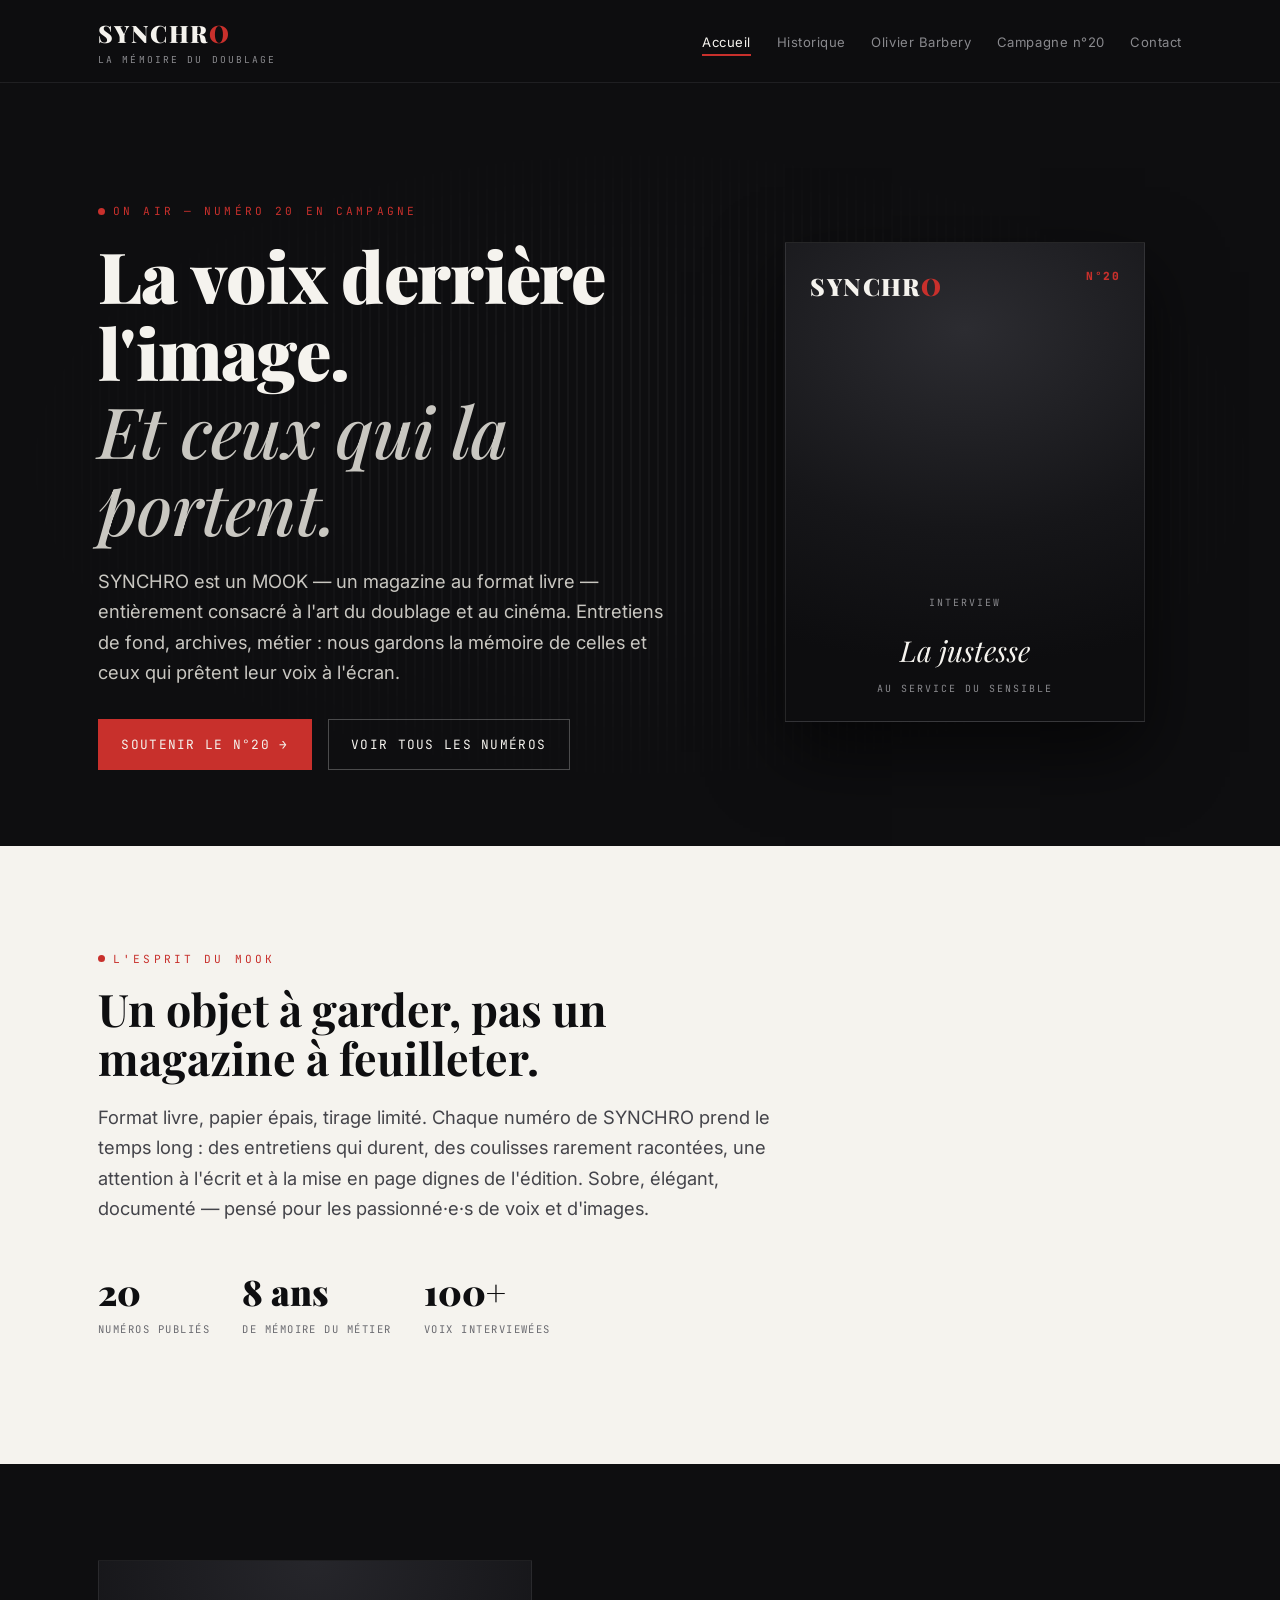
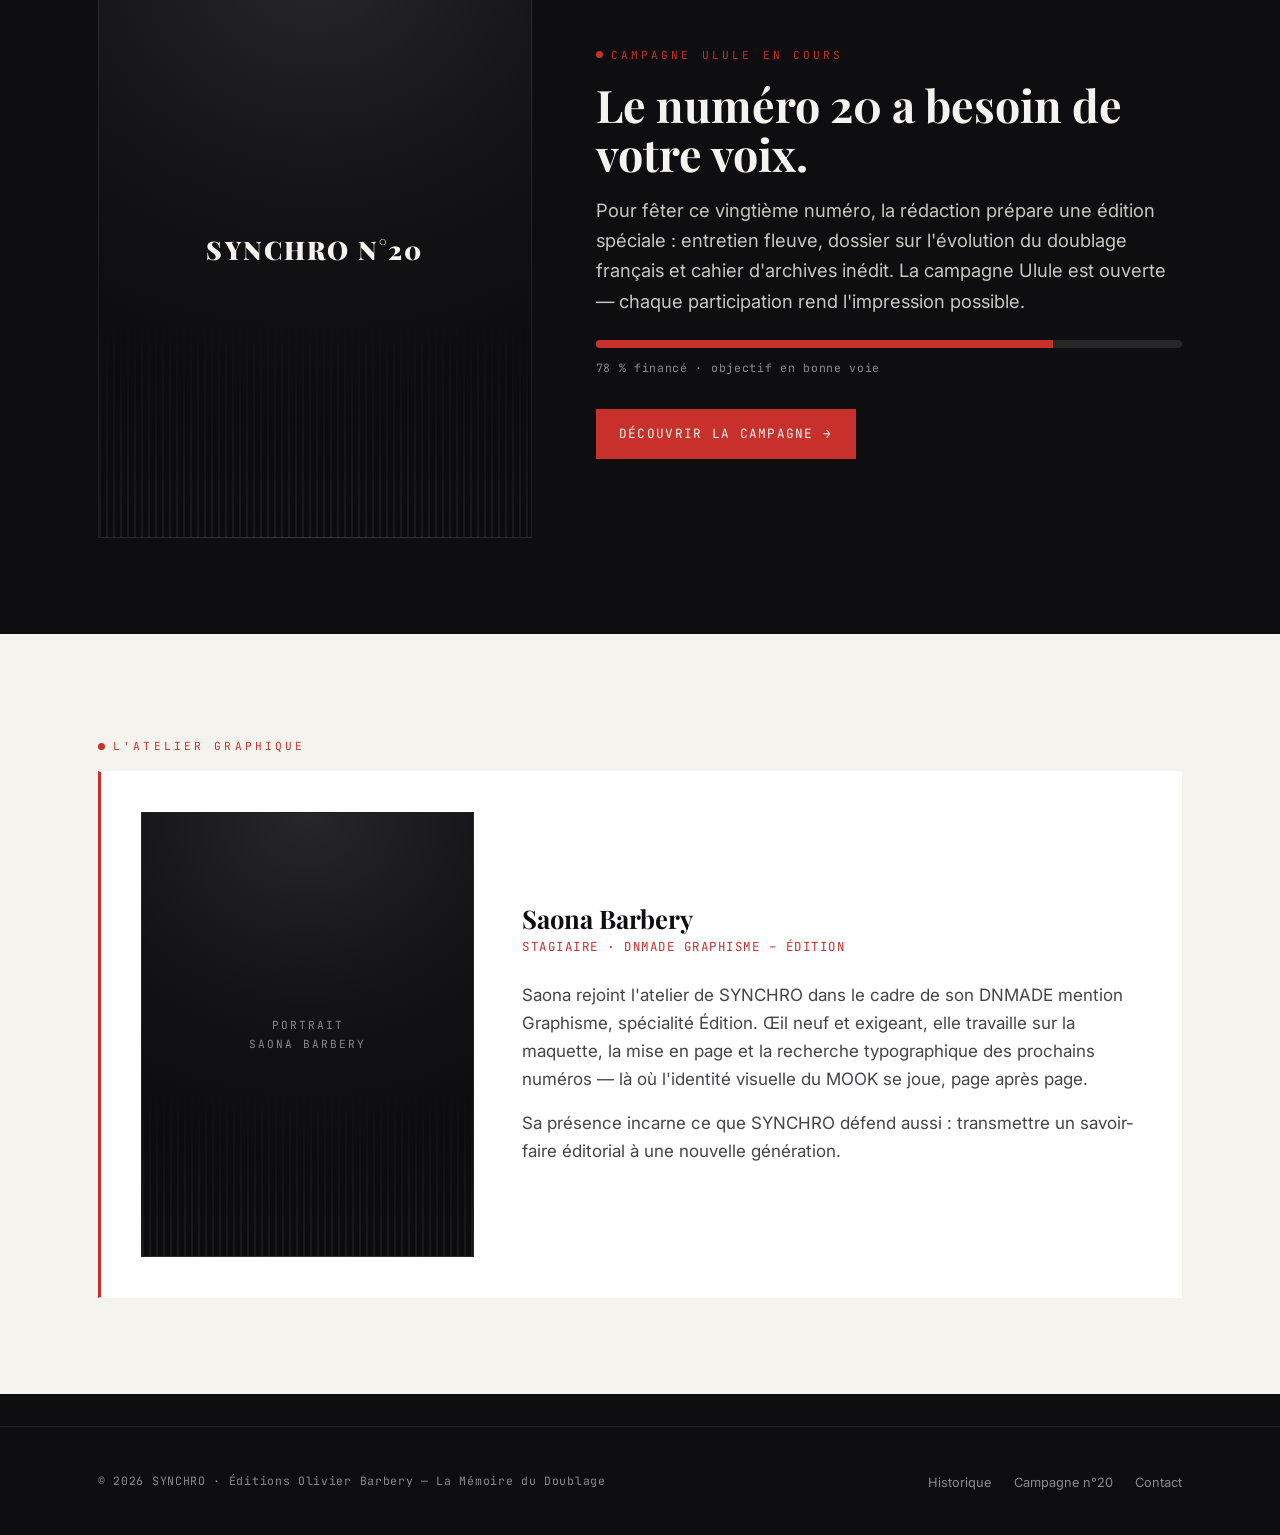
==== index.html @ 4eb61e4d "Add files via upload" ====
<!DOCTYPE html>
<html lang="fr">
<head>
  <meta charset="UTF-8" />
  <meta name="viewport" content="width=device-width, initial-scale=1.0" />
  <title>SYNCHRO — La Mémoire du Doublage | MOOK dirigé par Olivier Barbery</title>
  <meta name="description" content="SYNCHRO, le MOOK consacré à l'art du doublage et au cinéma. Dirigé par Olivier Barbery. Campagne Ulule en cours pour le numéro 20." />
  <link rel="stylesheet" href="style.css" />
</head>
<body>

  <!-- ============ EN-TÊTE / NAVIGATION ============ -->
  <header class="site-header">
    <nav class="nav" aria-label="Navigation principale">
      <a class="brand" href="index.html" aria-label="Accueil SYNCHRO">
        <span>
          <span class="brand-mark">SYNCHR<span class="on">O</span></span>
          <span class="brand-sub">La Mémoire du Doublage</span>
        </span>
      </a>

      <!-- Menu mobile : pur CSS, aucune dépendance -->
      <input type="checkbox" id="nav-toggle" class="nav-toggle" />
      <label for="nav-toggle" class="nav-burger" aria-hidden="true">MENU</label>

      <ul class="nav-links">
        <li><a href="index.html" aria-current="page">Accueil</a></li>
        <li><a href="historique.html">Historique</a></li>
        <li><a href="olivier-barbery.html">Olivier Barbery</a></li>
        <li><a href="campagne.html">Campagne&nbsp;n°20</a></li>
        <li><a href="contact.html">Contact</a></li>
      </ul>
    </nav>
  </header>

  <main>
    <!-- ============ HÉRO ============ -->
    <section class="hero">
      <div class="wrap hero-grid">
        <div>
          <span class="eyebrow">ON AIR — Numéro 20 en campagne</span>
          <h1>La voix derrière<br>l'image.<br><em>Et ceux qui la portent.</em></h1>
          <p class="lead">SYNCHRO est un MOOK — un magazine au format livre — entièrement consacré à l'art du doublage et au cinéma. Entretiens de fond, archives, métier&nbsp;: nous gardons la mémoire de celles et ceux qui prêtent leur voix à l'écran.</p>
          <div class="hero-cta">
            <a class="btn btn-primary" href="campagne.html">Soutenir le n°20 →</a>
            <a class="btn btn-ghost" href="historique.html">Voir tous les numéros</a>
          </div>
        </div>

        <!-- Couverture stylisée (placeholder fidèle à la maquette) -->
        <div>
          <!-- PLACEHOLDER COUVERTURE N°20 :
               Portrait noir & blanc d'un·e comédien·ne de doublage en cabine,
               regard caméra, fond sombre. Bandeau titre SYNCHRO + micro de studio. -->
          <div class="cover-hero" role="img" aria-label="Couverture du numéro 20 de Synchro : grand portrait en noir et blanc d'une comédienne de doublage">
            <div class="ch-top">
              <span>SYNCHR<span style="color:var(--onair)">O</span></span>
              <span class="ch-num">N°20</span>
            </div>
            <div class="ch-bottom">
              <p class="ch-tag">Interview</p>
              <p class="ch-name">La justesse</p>
              <p class="ch-tag" style="margin-top:.4rem">au service du sensible</p>
            </div>
          </div>
        </div>
      </div>
    </section>

    <!-- ============ L'ADN ÉDITORIAL ============ -->
    <section class="invert">
      <div class="wrap">
        <span class="eyebrow">L'esprit du MOOK</span>
        <h2 style="max-width:18ch;margin-bottom:1.2rem">Un objet à garder, pas un magazine à feuilleter.</h2>
        <p class="lead">Format livre, papier épais, tirage limité. Chaque numéro de SYNCHRO prend le temps long&nbsp;: des entretiens qui durent, des coulisses rarement racontées, une attention à l'écrit et à la mise en page dignes de l'édition. Sobre, élégant, documenté — pensé pour les passionné·e·s de voix et d'images.</p>

        <div class="stats" style="margin-top:2.5rem">
          <div class="stat"><div class="num" style="color:var(--noir)">20</div><div class="lbl" style="color:#6a6a70">numéros publiés</div></div>
          <div class="stat"><div class="num" style="color:var(--noir)">8&nbsp;ans</div><div class="lbl" style="color:#6a6a70">de mémoire du métier</div></div>
          <div class="stat"><div class="num" style="color:var(--noir)">100+</div><div class="lbl" style="color:#6a6a70">voix interviewées</div></div>
        </div>
      </div>
    </section>

    <!-- ============ CAMPAGNE EN COURS (rappel) ============ -->
    <section>
      <div class="wrap campaign">
        <div>
          <!-- PLACEHOLDER : couverture réduite du n°20 -->
          <div class="ph ph-cover" role="img" aria-label="Couverture du numéro 20, miniature">
            <span class="ph-title">SYNCHRO N°20</span>
          </div>
        </div>
        <div>
          <span class="eyebrow">Campagne Ulule en cours</span>
          <h2 style="margin-bottom:1rem">Le numéro 20 a besoin de votre voix.</h2>
          <p class="lead">Pour fêter ce vingtième numéro, la rédaction prépare une édition spéciale&nbsp;: entretien fleuve, dossier sur l'évolution du doublage français et cahier d'archives inédit. La campagne Ulule est ouverte — chaque participation rend l'impression possible.</p>
          <div class="progress" aria-hidden="true"><span></span></div>
          <p class="progress-note">78&nbsp;% financé · objectif en bonne voie</p>
          <div class="hero-cta">
            <a class="btn btn-primary" href="campagne.html">Découvrir la campagne →</a>
          </div>
        </div>
      </div>
    </section>

    <!-- ============ ENCART SAONA BARBERY ============ -->
    <section class="invert">
      <div class="wrap">
        <span class="eyebrow">L'atelier graphique</span>
        <div class="spotlight" style="background:#fff;border-left-color:var(--onair);color:var(--noir)">
          <!-- PLACEHOLDER : portrait de Saona Barbery, stagiaire en graphisme -->
          <div class="ph" role="img" aria-label="Portrait de Saona Barbery, stagiaire en graphisme édition">
            <span class="ph-label">PORTRAIT<br>SAONA BARBERY</span>
          </div>
          <div>
            <h3 style="font-size:1.6rem;margin-bottom:.3rem">Saona Barbery</h3>
            <p class="profile-role">Stagiaire · DNMADE Graphisme – Édition</p>
            <p style="color:#44444a">Saona rejoint l'atelier de SYNCHRO dans le cadre de son DNMADE mention Graphisme, spécialité Édition. Œil neuf et exigeant, elle travaille sur la maquette, la mise en page et la recherche typographique des prochains numéros — là où l'identité visuelle du MOOK se joue, page après page.</p>
            <p style="color:#44444a">Sa présence incarne ce que SYNCHRO défend aussi&nbsp;: transmettre un savoir-faire éditorial à une nouvelle génération.</p>
          </div>
        </div>
      </div>
    </section>
  </main>

  <!-- ============ PIED DE PAGE ============ -->
  <footer class="site-footer">
    <div class="wrap footer-grid">
      <p>© 2026 SYNCHRO · Éditions Olivier Barbery — La Mémoire du Doublage</p>
      <ul class="footer-links">
        <li><a href="historique.html">Historique</a></li>
        <li><a href="campagne.html">Campagne n°20</a></li>
        <li><a href="contact.html">Contact</a></li>
      </ul>
    </div>
  </footer>

</body>
</html>
---- style.css ----
/* ============================================================
   SYNCHRO — La Mémoire du Doublage
   Feuille de style partagée
   Direction artistique : studio de doublage / cabine d'enregistrement
   Palette : noir studio, papier crème, gris cabine, voyant "ON AIR"
   ============================================================ */

/* ---- Polices (Google Fonts, dépendance optionnelle) ---- */
@import url('https://fonts.googleapis.com/css2?family=Playfair+Display:ital,wght@0,500;0,700;0,900;1,500&family=Inter:wght@300;400;500;600&family=JetBrains+Mono:wght@400;500&display=swap');

/* ---- Variables de la charte graphique ---- */
:root {
  --noir:        #0E0E10;  /* noir studio, fond cabine            */
  --noir-soft:   #18181B;  /* surfaces surélevées                 */
  --papier:      #F5F3EE;  /* blanc cassé, papier du MOOK         */
  --gris:        #8A8A8E;  /* gris cabine, texte secondaire       */
  --gris-clair:  #C9C7C1;  /* séparateurs sur fond clair          */
  --onair:       #C8302C;  /* voyant rouge "ON AIR" — accent unique */

  --serif:  'Playfair Display', Georgia, serif;
  --sans:   'Inter', -apple-system, BlinkMacSystemFont, sans-serif;
  --mono:   'JetBrains Mono', 'Courier New', monospace;

  --max:    1180px;
  --gut:    clamp(1.25rem, 4vw, 3rem);
}

/* ---- Reset minimal ---- */
*, *::before, *::after { box-sizing: border-box; margin: 0; padding: 0; }

html { scroll-behavior: smooth; -webkit-text-size-adjust: 100%; }

body {
  font-family: var(--sans);
  font-weight: 400;
  color: var(--papier);
  background: var(--noir);
  line-height: 1.65;
  font-size: 17px;
  text-rendering: optimizeLegibility;
  -webkit-font-smoothing: antialiased;
}

img { max-width: 100%; display: block; }
a { color: inherit; text-decoration: none; }

/* ============================================================
   EN-TÊTE / NAVIGATION
   ============================================================ */
.site-header {
  position: sticky;
  top: 0;
  z-index: 50;
  background: rgba(14, 14, 16, 0.92);
  backdrop-filter: blur(10px);
  border-bottom: 1px solid rgba(255, 255, 255, 0.08);
}

.nav {
  max-width: var(--max);
  margin: 0 auto;
  padding: 0.9rem var(--gut);
  display: flex;
  align-items: center;
  justify-content: space-between;
  gap: 1rem;
}

/* Logo : SYNCHRO + voyant micro */
.brand {
  display: flex;
  align-items: center;
  gap: 0.6rem;
  flex-shrink: 0;
}
.brand-mark {
  font-family: var(--serif);
  font-weight: 900;
  font-size: 1.5rem;
  letter-spacing: 0.06em;
  color: var(--papier);
}
.brand-mark .on {
  /* point rouge = voyant micro ouvert */
  color: var(--onair);
}
.brand-sub {
  font-family: var(--mono);
  font-size: 0.6rem;
  letter-spacing: 0.22em;
  text-transform: uppercase;
  color: var(--gris);
  display: block;
  margin-top: -2px;
}

.nav-links {
  display: flex;
  align-items: center;
  gap: 1.6rem;
  list-style: none;
  flex-wrap: wrap;
}
.nav-links a {
  font-size: 0.82rem;
  letter-spacing: 0.04em;
  color: var(--gris);
  transition: color 0.2s ease;
  position: relative;
  padding: 0.2rem 0;
}
.nav-links a:hover,
.nav-links a:focus-visible,
.nav-links a[aria-current="page"] {
  color: var(--papier);
}
.nav-links a[aria-current="page"]::after {
  content: "";
  position: absolute;
  left: 0; right: 0; bottom: -3px;
  height: 2px;
  background: var(--onair);
}

/* Bouton menu mobile (case à cocher CSS, aucune dépendance JS) */
.nav-toggle { display: none; }
.nav-burger {
  display: none;
  cursor: pointer;
  font-family: var(--mono);
  font-size: 0.75rem;
  letter-spacing: 0.12em;
  color: var(--papier);
  border: 1px solid rgba(255,255,255,0.2);
  padding: 0.4rem 0.7rem;
}

/* ============================================================
   STRUCTURE GÉNÉRALE
   ============================================================ */
.wrap { max-width: var(--max); margin: 0 auto; padding: 0 var(--gut); }

section { padding: clamp(3rem, 8vw, 6rem) 0; }

/* Surtitre signalétique (eyebrow) */
.eyebrow {
  font-family: var(--mono);
  font-size: 0.7rem;
  letter-spacing: 0.28em;
  text-transform: uppercase;
  color: var(--onair);
  display: inline-flex;
  align-items: center;
  gap: 0.5rem;
  margin-bottom: 1rem;
}
.eyebrow::before {
  content: "";
  width: 7px; height: 7px;
  border-radius: 50%;
  background: var(--onair);
  box-shadow: 0 0 0 0 rgba(200,48,44,0.6);
  animation: pulse 2.4s infinite;
}
@keyframes pulse {
  0%   { box-shadow: 0 0 0 0 rgba(200,48,44,0.55); }
  70%  { box-shadow: 0 0 0 8px rgba(200,48,44,0); }
  100% { box-shadow: 0 0 0 0 rgba(200,48,44,0); }
}

h1, h2, h3 { font-family: var(--serif); font-weight: 700; line-height: 1.1; }
h1 { font-size: clamp(2.4rem, 6vw, 4.4rem); font-weight: 900; letter-spacing: -0.01em; }
h2 { font-size: clamp(1.8rem, 4vw, 2.8rem); }
h3 { font-size: 1.3rem; }

.lead { font-size: 1.15rem; color: var(--gris-clair); max-width: 60ch; }
p + p { margin-top: 1rem; }

/* ============================================================
   HÉRO (page d'accueil)
   ============================================================ */
.hero {
  position: relative;
  padding: clamp(4rem, 10vw, 7rem) 0 clamp(3rem, 6vw, 5rem);
  overflow: hidden;
}
/* Forme d'onde sonore en fond (waveform) */
.hero::after {
  content: "";
  position: absolute;
  inset: 0;
  background-image: repeating-linear-gradient(
    90deg,
    rgba(255,255,255,0.035) 0 2px,
    transparent 2px 9px
  );
  -webkit-mask-image: radial-gradient(ellipse 70% 60% at 50% 50%, #000 30%, transparent 75%);
          mask-image: radial-gradient(ellipse 70% 60% at 50% 50%, #000 30%, transparent 75%);
  pointer-events: none;
}
.hero-grid {
  position: relative;
  z-index: 1;
  display: grid;
  grid-template-columns: 1.15fr 0.85fr;
  gap: clamp(2rem, 5vw, 4rem);
  align-items: center;
}
.hero h1 { margin-bottom: 1.2rem; }
.hero h1 em { font-style: italic; color: var(--gris-clair); font-weight: 500; }
.hero-cta { margin-top: 2rem; display: flex; gap: 1rem; flex-wrap: wrap; }

/* ============================================================
   BOUTONS
   ============================================================ */
.btn {
  display: inline-flex;
  align-items: center;
  gap: 0.55rem;
  font-family: var(--mono);
  font-size: 0.8rem;
  letter-spacing: 0.1em;
  text-transform: uppercase;
  padding: 0.85rem 1.4rem;
  border: 1px solid transparent;
  transition: all 0.2s ease;
  cursor: pointer;
}
.btn-primary { background: var(--onair); color: var(--papier); }
.btn-primary:hover, .btn-primary:focus-visible {
  background: #a8211d; transform: translateY(-2px);
}
.btn-ghost { border-color: rgba(255,255,255,0.25); color: var(--papier); }
.btn-ghost:hover, .btn-ghost:focus-visible { border-color: var(--papier); }

/* ============================================================
   PLACEHOLDER VISUEL "COUVERTURE / PORTRAIT"
   (cabine sombre + voyant — aucune image externe requise)
   ============================================================ */
.ph {
  position: relative;
  background:
    radial-gradient(120% 80% at 50% 0%, #26262b 0%, #131316 55%, #0c0c0e 100%);
  border: 1px solid rgba(255,255,255,0.08);
  display: flex;
  align-items: center;
  justify-content: center;
  text-align: center;
  overflow: hidden;
  color: var(--gris);
}
.ph::before { /* lignes de waveform discrètes */
  content: "";
  position: absolute; left: 0; right: 0; bottom: 0; height: 40%;
  background: repeating-linear-gradient(90deg,
    rgba(255,255,255,0.06) 0 2px, transparent 2px 7px);
  -webkit-mask-image: linear-gradient(transparent, #000);
          mask-image: linear-gradient(transparent, #000);
}
.ph-label {
  position: relative;
  z-index: 1;
  font-family: var(--mono);
  font-size: 0.7rem;
  letter-spacing: 0.18em;
  text-transform: uppercase;
  padding: 1rem;
}
.ph-cover { aspect-ratio: 3 / 4; }
.ph-cover .ph-title {
  font-family: var(--serif);
  font-weight: 900;
  font-size: 1.6rem;
  letter-spacing: 0.08em;
  color: var(--papier);
}

/* Couverture hero stylisée */
.cover-hero {
  aspect-ratio: 3 / 4;
  width: 100%;
  max-width: 360px;
  margin: 0 auto;
  box-shadow: 0 30px 70px rgba(0,0,0,0.6);
  display: flex;
  flex-direction: column;
  justify-content: space-between;
  padding: 1.5rem;
  background:
    radial-gradient(130% 70% at 50% 18%, #2c2c31 0%, #161619 60%, #0d0d0f 100%);
  border: 1px solid rgba(255,255,255,0.1);
}
.cover-hero .ch-top {
  display: flex; justify-content: space-between; align-items: flex-start;
  font-family: var(--serif); font-weight: 900; letter-spacing: 0.06em;
  font-size: 1.5rem;
}
.cover-hero .ch-num { font-family: var(--mono); font-size: 0.7rem; color: var(--onair); }
.cover-hero .ch-bottom { text-align: center; }
.cover-hero .ch-name {
  font-family: var(--serif); font-style: italic; font-size: 1.8rem; color: var(--papier);
}
.cover-hero .ch-tag { font-family: var(--mono); font-size: 0.62rem; letter-spacing: 0.2em; color: var(--gris); text-transform: uppercase; }

/* ============================================================
   SECTIONS SUR FOND CLAIR
   ============================================================ */
.invert { background: var(--papier); color: var(--noir); }
.invert h1, .invert h2, .invert h3 { color: var(--noir); }
.invert .lead { color: #44444a; }
.invert .eyebrow { color: var(--onair); }

/* ============================================================
   GRILLE DES NUMÉROS (historique)
   ============================================================ */
.issues {
  display: grid;
  grid-template-columns: repeat(auto-fill, minmax(230px, 1fr));
  gap: 1.6rem;
}
.issue {
  background: var(--noir-soft);
  border: 1px solid rgba(255,255,255,0.07);
  transition: transform 0.2s ease, border-color 0.2s ease;
  display: flex; flex-direction: column;
}
.issue:hover { transform: translateY(-4px); border-color: rgba(200,48,44,0.5); }
.issue .ph-cover { border: none; border-bottom: 1px solid rgba(255,255,255,0.07); }
.issue-body { padding: 1.1rem 1.2rem 1.3rem; flex: 1; display: flex; flex-direction: column; }
.issue-meta {
  font-family: var(--mono); font-size: 0.68rem; letter-spacing: 0.1em;
  color: var(--onair); text-transform: uppercase; margin-bottom: 0.4rem;
}
.issue-title { font-family: var(--serif); font-size: 1.25rem; font-weight: 700; margin-bottom: 0.5rem; }
.issue-pitch { font-size: 0.9rem; color: var(--gris-clair); flex: 1; }
.issue-link {
  font-family: var(--mono); font-size: 0.72rem; letter-spacing: 0.08em;
  color: var(--gris); margin-top: 1rem; display: inline-flex; align-items: center; gap: 0.4rem;
  text-transform: uppercase;
}
.issue-link:hover { color: var(--onair); }

/* ============================================================
   PORTRAIT / FICHE PERSONNE
   ============================================================ */
.profile {
  display: grid;
  grid-template-columns: 0.85fr 1.15fr;
  gap: clamp(2rem, 5vw, 4rem);
  align-items: start;
}
.profile .ph { aspect-ratio: 4 / 5; }
.profile-name { margin-bottom: 0.3rem; }
.profile-role {
  font-family: var(--mono); font-size: 0.78rem; letter-spacing: 0.12em;
  text-transform: uppercase; color: var(--onair); margin-bottom: 1.5rem;
}

/* Encart Saona */
.spotlight {
  display: grid;
  grid-template-columns: 0.7fr 1.3fr;
  gap: clamp(1.5rem, 4vw, 3rem);
  align-items: center;
  background: var(--noir-soft);
  border: 1px solid rgba(255,255,255,0.08);
  border-left: 3px solid var(--onair);
  padding: clamp(1.5rem, 4vw, 2.5rem);
}
.spotlight .ph { aspect-ratio: 3 / 4; }

/* ============================================================
   CAMPAGNE — barre de progression
   ============================================================ */
.campaign {
  display: grid;
  grid-template-columns: 0.85fr 1.15fr;
  gap: clamp(2rem, 5vw, 4rem);
  align-items: center;
}
.stats { display: flex; gap: 2rem; flex-wrap: wrap; margin: 1.8rem 0; }
.stat .num { font-family: var(--serif); font-size: 2.2rem; font-weight: 900; color: var(--papier); }
.stat .lbl { font-family: var(--mono); font-size: 0.66rem; letter-spacing: 0.14em; text-transform: uppercase; color: var(--gris); }
.progress {
  height: 8px; background: rgba(255,255,255,0.1); border-radius: 4px; overflow: hidden; margin: 1.5rem 0 0.6rem;
}
.progress > span { display: block; height: 100%; width: 78%; background: var(--onair); }
.progress-note { font-family: var(--mono); font-size: 0.72rem; color: var(--gris); letter-spacing: 0.06em; }

/* ============================================================
   CONTACT
   ============================================================ */
.contact-grid { display: grid; grid-template-columns: 0.8fr 1.2fr; gap: clamp(2rem, 5vw, 4rem); align-items: start; }
.contact-grid .ph { aspect-ratio: 4 / 5; }
.contact-info { list-style: none; display: flex; flex-direction: column; gap: 1rem; margin-bottom: 2rem; }
.contact-info li { display: flex; gap: 0.8rem; align-items: baseline; }
.contact-info .k {
  font-family: var(--mono); font-size: 0.68rem; letter-spacing: 0.12em; text-transform: uppercase;
  color: var(--onair); min-width: 92px;
}
.contact-info a:hover { color: var(--onair); }

form { display: grid; gap: 1.1rem; }
.field { display: grid; gap: 0.4rem; }
.field label { font-family: var(--mono); font-size: 0.7rem; letter-spacing: 0.1em; text-transform: uppercase; color: var(--gris); }
.field input, .field textarea {
  background: var(--noir-soft);
  border: 1px solid rgba(255,255,255,0.15);
  color: var(--papier);
  font-family: var(--sans); font-size: 0.95rem;
  padding: 0.8rem 0.9rem;
}
.field input:focus, .field textarea:focus { outline: 2px solid var(--onair); outline-offset: 1px; border-color: transparent; }
.field textarea { resize: vertical; min-height: 130px; }

/* ============================================================
   PIED DE PAGE
   ============================================================ */
.site-footer {
  border-top: 1px solid rgba(255,255,255,0.08);
  padding: 2.5rem 0;
  margin-top: 2rem;
}
.footer-grid { display: flex; justify-content: space-between; align-items: center; flex-wrap: wrap; gap: 1rem; }
.footer-grid p { font-family: var(--mono); font-size: 0.72rem; letter-spacing: 0.06em; color: var(--gris); }
.footer-links { display: flex; gap: 1.4rem; list-style: none; }
.footer-links a { font-size: 0.8rem; color: var(--gris); }
.footer-links a:hover { color: var(--papier); }

/* ============================================================
   RESPONSIVE
   ============================================================ */
@media (max-width: 860px) {
  .hero-grid, .profile, .campaign, .contact-grid, .spotlight { grid-template-columns: 1fr; }
  .profile .ph, .contact-grid .ph { max-width: 340px; }
  .nav-burger { display: inline-block; }
  .nav-links {
    flex-direction: column;
    align-items: flex-start;
    width: 100%;
    gap: 0.6rem;
    max-height: 0;
    overflow: hidden;
    transition: max-height 0.3s ease, padding 0.3s ease;
    padding: 0;
  }
  .nav-toggle:checked ~ .nav-links { max-height: 360px; padding-top: 1rem; }
  .nav { flex-wrap: wrap; }
}

/* ---- Accessibilité : mouvement réduit ---- */
@media (prefers-reduced-motion: reduce) {
  * { animation: none !important; transition: none !important; scroll-behavior: auto !important; }
}

/* ---- Focus visible global ---- */
a:focus-visible, button:focus-visible, input:focus-visible, textarea:focus-visible {
  outline: 2px solid var(--onair); outline-offset: 2px;
}
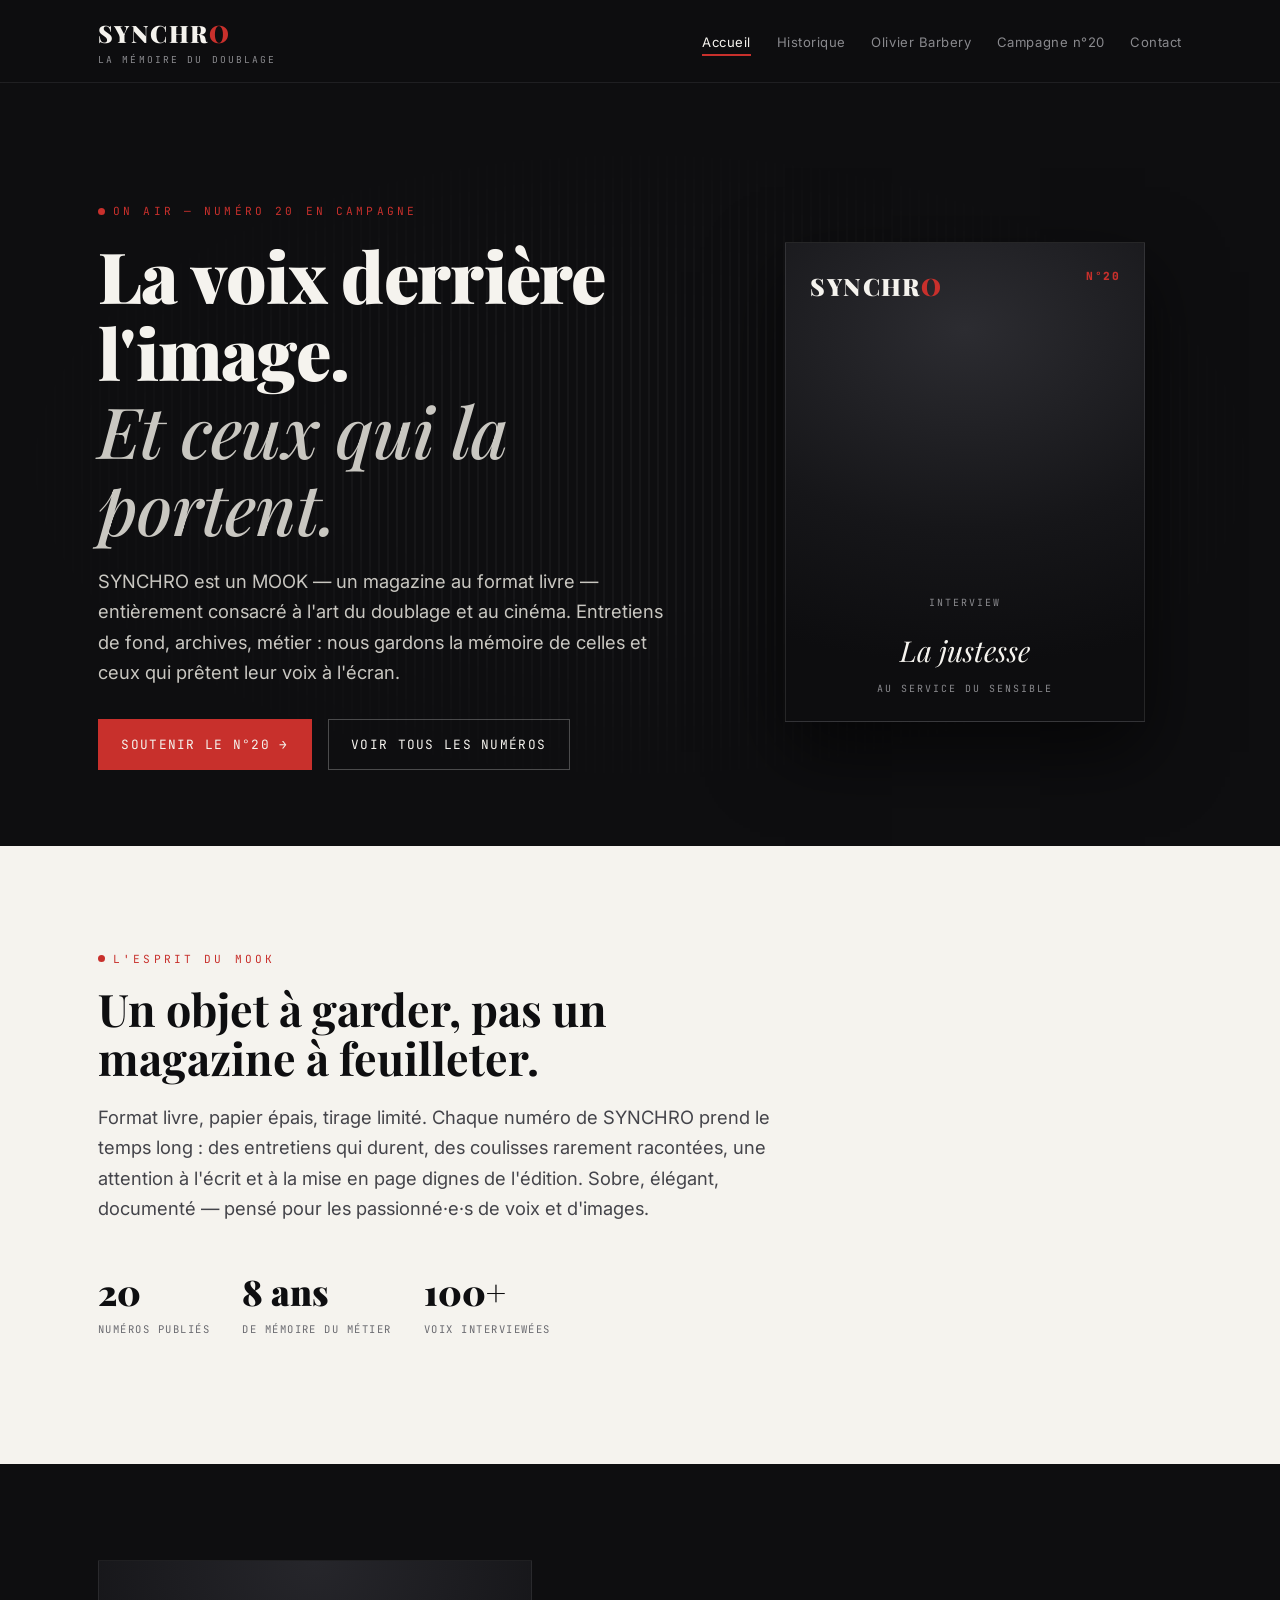
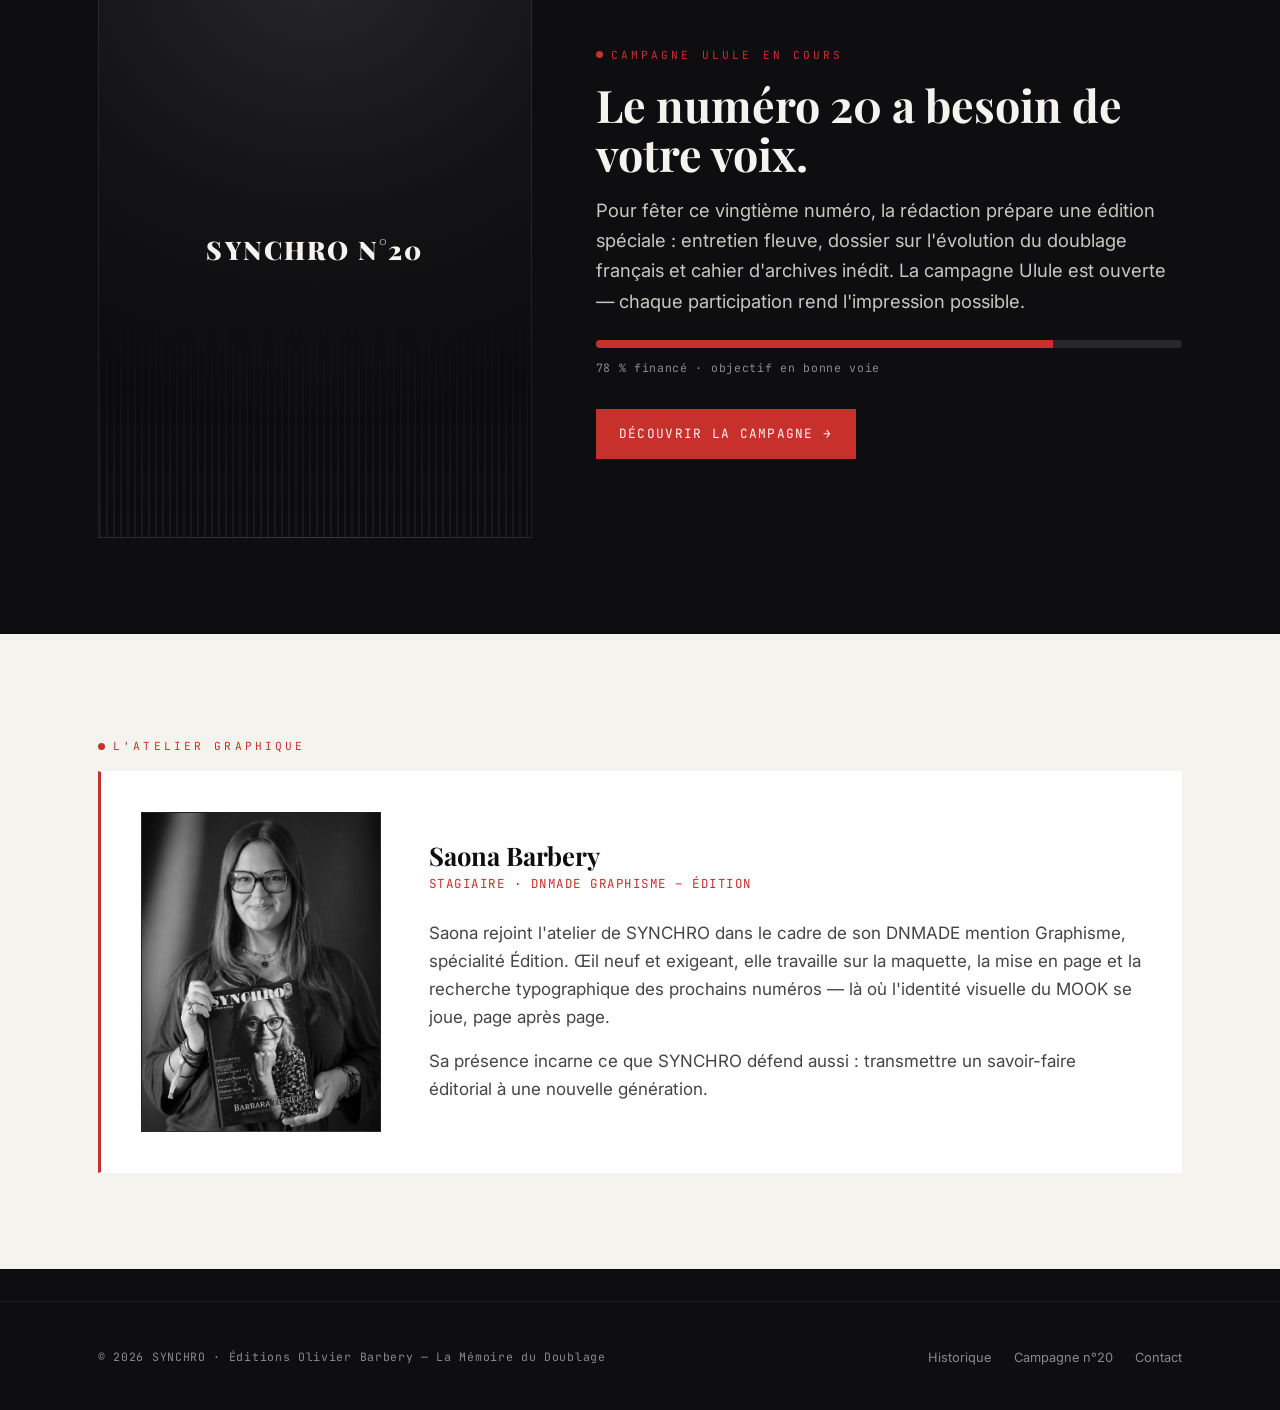
==== commit 7825333d: "Update index.html" ====
--- a/index.html
+++ b/index.html
@@ -5,7 +5,498 @@
   <meta name="viewport" content="width=device-width, initial-scale=1.0" />
   <title>SYNCHRO — La Mémoire du Doublage | MOOK dirigé par Olivier Barbery</title>
   <meta name="description" content="SYNCHRO, le MOOK consacré à l'art du doublage et au cinéma. Dirigé par Olivier Barbery. Campagne Ulule en cours pour le numéro 20." />
-  <link rel="stylesheet" href="style.css" />
+  <style>
+/* ============================================================
+   SYNCHRO — La Mémoire du Doublage
+   Feuille de style partagée
+   Direction artistique : studio de doublage / cabine d'enregistrement
+   Palette : noir studio, papier crème, gris cabine, voyant "ON AIR"
+   ============================================================ */
+
+/* ---- Polices (Google Fonts, dépendance optionnelle) ---- */
+@import url('https://fonts.googleapis.com/css2?family=Playfair+Display:ital,wght@0,500;0,700;0,900;1,500&family=Inter:wght@300;400;500;600&family=JetBrains+Mono:wght@400;500&display=swap');
+
+/* ---- Variables de la charte graphique ---- */
+:root {
+  --noir:        #0E0E10;  /* noir studio, fond cabine            */
+  --noir-soft:   #18181B;  /* surfaces surélevées                 */
+  --papier:      #F5F3EE;  /* blanc cassé, papier du MOOK         */
+  --gris:        #8A8A8E;  /* gris cabine, texte secondaire       */
+  --gris-clair:  #C9C7C1;  /* séparateurs sur fond clair          */
+  --onair:       #C8302C;  /* voyant rouge "ON AIR" — accent unique */
+
+  --serif:  'Playfair Display', Georgia, serif;
+  --sans:   'Inter', -apple-system, BlinkMacSystemFont, sans-serif;
+  --mono:   'JetBrains Mono', 'Courier New', monospace;
+
+  --max:    1180px;
+  --gut:    clamp(1.25rem, 4vw, 3rem);
+}
+
+/* ---- Reset minimal ---- */
+*, *::before, *::after { box-sizing: border-box; margin: 0; padding: 0; }
+
+html { scroll-behavior: smooth; -webkit-text-size-adjust: 100%; }
+
+body {
+  font-family: var(--sans);
+  font-weight: 400;
+  color: var(--papier);
+  background: var(--noir);
+  line-height: 1.65;
+  font-size: 17px;
+  text-rendering: optimizeLegibility;
+  -webkit-font-smoothing: antialiased;
+}
+
+img { max-width: 100%; display: block; }
+a { color: inherit; text-decoration: none; }
+
+/* ============================================================
+   EN-TÊTE / NAVIGATION
+   ============================================================ */
+.site-header {
+  position: sticky;
+  top: 0;
+  z-index: 50;
+  background: rgba(14, 14, 16, 0.92);
+  backdrop-filter: blur(10px);
+  border-bottom: 1px solid rgba(255, 255, 255, 0.08);
+}
+
+.nav {
+  max-width: var(--max);
+  margin: 0 auto;
+  padding: 0.9rem var(--gut);
+  display: flex;
+  align-items: center;
+  justify-content: space-between;
+  gap: 1rem;
+}
+
+/* Logo : SYNCHRO + voyant micro */
+.brand {
+  display: flex;
+  align-items: center;
+  gap: 0.6rem;
+  flex-shrink: 0;
+}
+.brand-mark {
+  font-family: var(--serif);
+  font-weight: 900;
+  font-size: 1.5rem;
+  letter-spacing: 0.06em;
+  color: var(--papier);
+}
+.brand-mark .on {
+  /* point rouge = voyant micro ouvert */
+  color: var(--onair);
+}
+.brand-sub {
+  font-family: var(--mono);
+  font-size: 0.6rem;
+  letter-spacing: 0.22em;
+  text-transform: uppercase;
+  color: var(--gris);
+  display: block;
+  margin-top: -2px;
+}
+
+.nav-links {
+  display: flex;
+  align-items: center;
+  gap: 1.6rem;
+  list-style: none;
+  flex-wrap: wrap;
+}
+.nav-links a {
+  font-size: 0.82rem;
+  letter-spacing: 0.04em;
+  color: var(--gris);
+  transition: color 0.2s ease;
+  position: relative;
+  padding: 0.2rem 0;
+}
+.nav-links a:hover,
+.nav-links a:focus-visible,
+.nav-links a[aria-current="page"] {
+  color: var(--papier);
+}
+.nav-links a[aria-current="page"]::after {
+  content: "";
+  position: absolute;
+  left: 0; right: 0; bottom: -3px;
+  height: 2px;
+  background: var(--onair);
+}
+
+/* Bouton menu mobile (case à cocher CSS, aucune dépendance JS) */
+.nav-toggle { display: none; }
+.nav-burger {
+  display: none;
+  cursor: pointer;
+  font-family: var(--mono);
+  font-size: 0.75rem;
+  letter-spacing: 0.12em;
+  color: var(--papier);
+  border: 1px solid rgba(255,255,255,0.2);
+  padding: 0.4rem 0.7rem;
+}
+
+/* ============================================================
+   STRUCTURE GÉNÉRALE
+   ============================================================ */
+.wrap { max-width: var(--max); margin: 0 auto; padding: 0 var(--gut); }
+
+section { padding: clamp(3rem, 8vw, 6rem) 0; }
+
+/* Surtitre signalétique (eyebrow) */
+.eyebrow {
+  font-family: var(--mono);
+  font-size: 0.7rem;
+  letter-spacing: 0.28em;
+  text-transform: uppercase;
+  color: var(--onair);
+  display: inline-flex;
+  align-items: center;
+  gap: 0.5rem;
+  margin-bottom: 1rem;
+}
+.eyebrow::before {
+  content: "";
+  width: 7px; height: 7px;
+  border-radius: 50%;
+  background: var(--onair);
+  box-shadow: 0 0 0 0 rgba(200,48,44,0.6);
+  animation: pulse 2.4s infinite;
+}
+@keyframes pulse {
+  0%   { box-shadow: 0 0 0 0 rgba(200,48,44,0.55); }
+  70%  { box-shadow: 0 0 0 8px rgba(200,48,44,0); }
+  100% { box-shadow: 0 0 0 0 rgba(200,48,44,0); }
+}
+
+h1, h2, h3 { font-family: var(--serif); font-weight: 700; line-height: 1.1; }
+h1 { font-size: clamp(2.4rem, 6vw, 4.4rem); font-weight: 900; letter-spacing: -0.01em; }
+h2 { font-size: clamp(1.8rem, 4vw, 2.8rem); }
+h3 { font-size: 1.3rem; }
+
+.lead { font-size: 1.15rem; color: var(--gris-clair); max-width: 60ch; }
+p + p { margin-top: 1rem; }
+
+/* ============================================================
+   HÉRO (page d'accueil)
+   ============================================================ */
+.hero {
+  position: relative;
+  padding: clamp(4rem, 10vw, 7rem) 0 clamp(3rem, 6vw, 5rem);
+  overflow: hidden;
+}
+/* Forme d'onde sonore en fond (waveform) */
+.hero::after {
+  content: "";
+  position: absolute;
+  inset: 0;
+  background-image: repeating-linear-gradient(
+    90deg,
+    rgba(255,255,255,0.035) 0 2px,
+    transparent 2px 9px
+  );
+  -webkit-mask-image: radial-gradient(ellipse 70% 60% at 50% 50%, #000 30%, transparent 75%);
+          mask-image: radial-gradient(ellipse 70% 60% at 50% 50%, #000 30%, transparent 75%);
+  pointer-events: none;
+}
+.hero-grid {
+  position: relative;
+  z-index: 1;
+  display: grid;
+  grid-template-columns: 1.15fr 0.85fr;
+  gap: clamp(2rem, 5vw, 4rem);
+  align-items: center;
+}
+.hero h1 { margin-bottom: 1.2rem; }
+.hero h1 em { font-style: italic; color: var(--gris-clair); font-weight: 500; }
+.hero-cta { margin-top: 2rem; display: flex; gap: 1rem; flex-wrap: wrap; }
+
+/* ============================================================
+   BOUTONS
+   ============================================================ */
+.btn {
+  display: inline-flex;
+  align-items: center;
+  gap: 0.55rem;
+  font-family: var(--mono);
+  font-size: 0.8rem;
+  letter-spacing: 0.1em;
+  text-transform: uppercase;
+  padding: 0.85rem 1.4rem;
+  border: 1px solid transparent;
+  transition: all 0.2s ease;
+  cursor: pointer;
+}
+.btn-primary { background: var(--onair); color: var(--papier); }
+.btn-primary:hover, .btn-primary:focus-visible {
+  background: #a8211d; transform: translateY(-2px);
+}
+.btn-ghost { border-color: rgba(255,255,255,0.25); color: var(--papier); }
+.btn-ghost:hover, .btn-ghost:focus-visible { border-color: var(--papier); }
+
+/* ============================================================
+   PLACEHOLDER VISUEL "COUVERTURE / PORTRAIT"
+   (cabine sombre + voyant — aucune image externe requise)
+   ============================================================ */
+.ph {
+  position: relative;
+  background:
+    radial-gradient(120% 80% at 50% 0%, #26262b 0%, #131316 55%, #0c0c0e 100%);
+  border: 1px solid rgba(255,255,255,0.08);
+  display: flex;
+  align-items: center;
+  justify-content: center;
+  text-align: center;
+  overflow: hidden;
+  color: var(--gris);
+}
+.ph::before { /* lignes de waveform discrètes */
+  content: "";
+  position: absolute; left: 0; right: 0; bottom: 0; height: 40%;
+  background: repeating-linear-gradient(90deg,
+    rgba(255,255,255,0.06) 0 2px, transparent 2px 7px);
+  -webkit-mask-image: linear-gradient(transparent, #000);
+          mask-image: linear-gradient(transparent, #000);
+}
+.ph-label {
+  position: relative;
+  z-index: 1;
+  font-family: var(--mono);
+  font-size: 0.7rem;
+  letter-spacing: 0.18em;
+  text-transform: uppercase;
+  padding: 1rem;
+}
+.ph-cover { aspect-ratio: 3 / 4; }
+.ph-cover .ph-title {
+  font-family: var(--serif);
+  font-weight: 900;
+  font-size: 1.6rem;
+  letter-spacing: 0.08em;
+  color: var(--papier);
+}
+
+/* Couverture hero stylisée */
+.cover-hero {
+  aspect-ratio: 3 / 4;
+  width: 100%;
+  max-width: 360px;
+  margin: 0 auto;
+  box-shadow: 0 30px 70px rgba(0,0,0,0.6);
+  display: flex;
+  flex-direction: column;
+  justify-content: space-between;
+  padding: 1.5rem;
+  background:
+    radial-gradient(130% 70% at 50% 18%, #2c2c31 0%, #161619 60%, #0d0d0f 100%);
+  border: 1px solid rgba(255,255,255,0.1);
+}
+.cover-hero .ch-top {
+  display: flex; justify-content: space-between; align-items: flex-start;
+  font-family: var(--serif); font-weight: 900; letter-spacing: 0.06em;
+  font-size: 1.5rem;
+}
+.cover-hero .ch-num { font-family: var(--mono); font-size: 0.7rem; color: var(--onair); }
+.cover-hero .ch-bottom { text-align: center; }
+.cover-hero .ch-name {
+  font-family: var(--serif); font-style: italic; font-size: 1.8rem; color: var(--papier);
+}
+.cover-hero .ch-tag { font-family: var(--mono); font-size: 0.62rem; letter-spacing: 0.2em; color: var(--gris); text-transform: uppercase; }
+
+/* ============================================================
+   SECTIONS SUR FOND CLAIR
+   ============================================================ */
+.invert { background: var(--papier); color: var(--noir); }
+.invert h1, .invert h2, .invert h3 { color: var(--noir); }
+.invert .lead { color: #44444a; }
+.invert .eyebrow { color: var(--onair); }
+
+/* ============================================================
+   GRILLE DES NUMÉROS (historique)
+   ============================================================ */
+.issues {
+  display: grid;
+  grid-template-columns: repeat(auto-fill, minmax(230px, 1fr));
+  gap: 1.6rem;
+}
+.issue {
+  background: var(--noir-soft);
+  border: 1px solid rgba(255,255,255,0.07);
+  transition: transform 0.2s ease, border-color 0.2s ease;
+  display: flex; flex-direction: column;
+}
+.issue:hover { transform: translateY(-4px); border-color: rgba(200,48,44,0.5); }
+.issue .ph-cover { border: none; border-bottom: 1px solid rgba(255,255,255,0.07); }
+.issue-body { padding: 1.1rem 1.2rem 1.3rem; flex: 1; display: flex; flex-direction: column; }
+.issue-meta {
+  font-family: var(--mono); font-size: 0.68rem; letter-spacing: 0.1em;
+  color: var(--onair); text-transform: uppercase; margin-bottom: 0.4rem;
+}
+.issue-title { font-family: var(--serif); font-size: 1.25rem; font-weight: 700; margin-bottom: 0.5rem; }
+.issue-pitch { font-size: 0.9rem; color: var(--gris-clair); flex: 1; }
+.issue-link {
+  font-family: var(--mono); font-size: 0.72rem; letter-spacing: 0.08em;
+  color: var(--gris); margin-top: 1rem; display: inline-flex; align-items: center; gap: 0.4rem;
+  text-transform: uppercase;
+}
+.issue-link:hover { color: var(--onair); }
+
+/* ============================================================
+   PORTRAIT / FICHE PERSONNE
+   ============================================================ */
+.profile {
+  display: grid;
+  grid-template-columns: 0.85fr 1.15fr;
+  gap: clamp(2rem, 5vw, 4rem);
+  align-items: start;
+}
+.profile .ph { aspect-ratio: 4 / 5; }
+.profile-name { margin-bottom: 0.3rem; }
+.profile-role {
+  font-family: var(--mono); font-size: 0.78rem; letter-spacing: 0.12em;
+  text-transform: uppercase; color: var(--onair); margin-bottom: 1.5rem;
+}
+
+/* Encart Saona */
+.spotlight {
+  display: grid;
+  grid-template-columns: 240px 1fr;   /* colonne photo à largeur fixe, maîtrisée */
+  gap: clamp(1.5rem, 4vw, 3rem);
+  align-items: center;
+  background: var(--noir-soft);
+  border: 1px solid rgba(255,255,255,0.08);
+  border-left: 3px solid var(--onair);
+  padding: clamp(1.5rem, 4vw, 2.5rem);
+}
+.spotlight .ph {
+  aspect-ratio: 3 / 4;
+  width: 100%;
+  max-width: 240px;       /* la photo ne dépasse jamais cette largeur */
+  max-height: 340px;      /* ni cette hauteur */
+  margin: 0 auto;
+}
+
+/* ============================================================
+   CAMPAGNE — barre de progression
+   ============================================================ */
+.campaign {
+  display: grid;
+  grid-template-columns: 0.85fr 1.15fr;
+  gap: clamp(2rem, 5vw, 4rem);
+  align-items: center;
+}
+.stats { display: flex; gap: 2rem; flex-wrap: wrap; margin: 1.8rem 0; }
+.stat .num { font-family: var(--serif); font-size: 2.2rem; font-weight: 900; color: var(--papier); }
+.stat .lbl { font-family: var(--mono); font-size: 0.66rem; letter-spacing: 0.14em; text-transform: uppercase; color: var(--gris); }
+.progress {
+  height: 8px; background: rgba(255,255,255,0.1); border-radius: 4px; overflow: hidden; margin: 1.5rem 0 0.6rem;
+}
+.progress > span { display: block; height: 100%; width: 78%; background: var(--onair); }
+.progress-note { font-family: var(--mono); font-size: 0.72rem; color: var(--gris); letter-spacing: 0.06em; }
+
+/* ============================================================
+   CONTACT
+   ============================================================ */
+.contact-grid { display: grid; grid-template-columns: 0.8fr 1.2fr; gap: clamp(2rem, 5vw, 4rem); align-items: start; }
+.contact-grid .ph { aspect-ratio: 4 / 5; }
+.contact-info { list-style: none; display: flex; flex-direction: column; gap: 1rem; margin-bottom: 2rem; }
+.contact-info li { display: flex; gap: 0.8rem; align-items: baseline; }
+.contact-info .k {
+  font-family: var(--mono); font-size: 0.68rem; letter-spacing: 0.12em; text-transform: uppercase;
+  color: var(--onair); min-width: 92px;
+}
+.contact-info a:hover { color: var(--onair); }
+
+form { display: grid; gap: 1.1rem; }
+.field { display: grid; gap: 0.4rem; }
+.field label { font-family: var(--mono); font-size: 0.7rem; letter-spacing: 0.1em; text-transform: uppercase; color: var(--gris); }
+.field input, .field textarea {
+  background: var(--noir-soft);
+  border: 1px solid rgba(255,255,255,0.15);
+  color: var(--papier);
+  font-family: var(--sans); font-size: 0.95rem;
+  padding: 0.8rem 0.9rem;
+}
+.field input:focus, .field textarea:focus { outline: 2px solid var(--onair); outline-offset: 1px; border-color: transparent; }
+.field textarea { resize: vertical; min-height: 130px; }
+
+/* ============================================================
+   PIED DE PAGE
+   ============================================================ */
+.site-footer {
+  border-top: 1px solid rgba(255,255,255,0.08);
+  padding: 2.5rem 0;
+  margin-top: 2rem;
+}
+.footer-grid { display: flex; justify-content: space-between; align-items: center; flex-wrap: wrap; gap: 1rem; }
+.footer-grid p { font-family: var(--mono); font-size: 0.72rem; letter-spacing: 0.06em; color: var(--gris); }
+.footer-links { display: flex; gap: 1.4rem; list-style: none; }
+.footer-links a { font-size: 0.8rem; color: var(--gris); }
+.footer-links a:hover { color: var(--papier); }
+
+/* ============================================================
+   RESPONSIVE
+   ============================================================ */
+@media (max-width: 860px) {
+  .hero-grid, .profile, .campaign, .contact-grid, .spotlight { grid-template-columns: 1fr; }
+  .profile .ph, .contact-grid .ph { max-width: 340px; }
+  .spotlight { text-align: center; }
+  .spotlight .ph { max-width: 200px; max-height: 280px; }
+  .nav-burger { display: inline-block; }
+  .nav-links {
+    flex-direction: column;
+    align-items: flex-start;
+    width: 100%;
+    gap: 0.6rem;
+    max-height: 0;
+    overflow: hidden;
+    transition: max-height 0.3s ease, padding 0.3s ease;
+    padding: 0;
+  }
+  .nav-toggle:checked ~ .nav-links { max-height: 360px; padding-top: 1rem; }
+  .nav { flex-wrap: wrap; }
+}
+
+/* ---- Accessibilité : mouvement réduit ---- */
+@media (prefers-reduced-motion: reduce) {
+  * { animation: none !important; transition: none !important; scroll-behavior: auto !important; }
+}
+
+/* ---- Focus visible global ---- */
+a:focus-visible, button:focus-visible, input:focus-visible, textarea:focus-visible {
+  outline: 2px solid var(--onair); outline-offset: 2px;
+}
+
+/* ============================================================
+   PHOTOS INTÉGRÉES (remplissent les placeholders proprement)
+   ============================================================ */
+.ph > img.ph-photo,
+.cover-hero img.ph-photo {
+  position: absolute;
+  inset: 0;
+  width: 100%;
+  height: 100%;
+  object-fit: cover;
+  z-index: 0;
+}
+.ph { position: relative; }
+.cover-hero { position: relative; }
+/* sur la couverture héro, garder le texte au-dessus de la photo */
+.cover-hero .ch-top, .cover-hero .ch-bottom { position: relative; z-index: 1; }
+/* léger voile pour lisibilité du texte par-dessus une photo */
+.cover-hero.has-photo::after {
+  content:""; position:absolute; inset:0; z-index:0;
+  background: linear-gradient(to bottom, rgba(0,0,0,.15), rgba(0,0,0,.65));
+}
+
+</style>
 </head>
 <body>
 
@@ -111,7 +602,7 @@
         <div class="spotlight" style="background:#fff;border-left-color:var(--onair);color:var(--noir)">
           <!-- PLACEHOLDER : portrait de Saona Barbery, stagiaire en graphisme -->
           <div class="ph" role="img" aria-label="Portrait de Saona Barbery, stagiaire en graphisme édition">
-            <span class="ph-label">PORTRAIT<br>SAONA BARBERY</span>
+            <img class="ph-photo" src="[data-uri]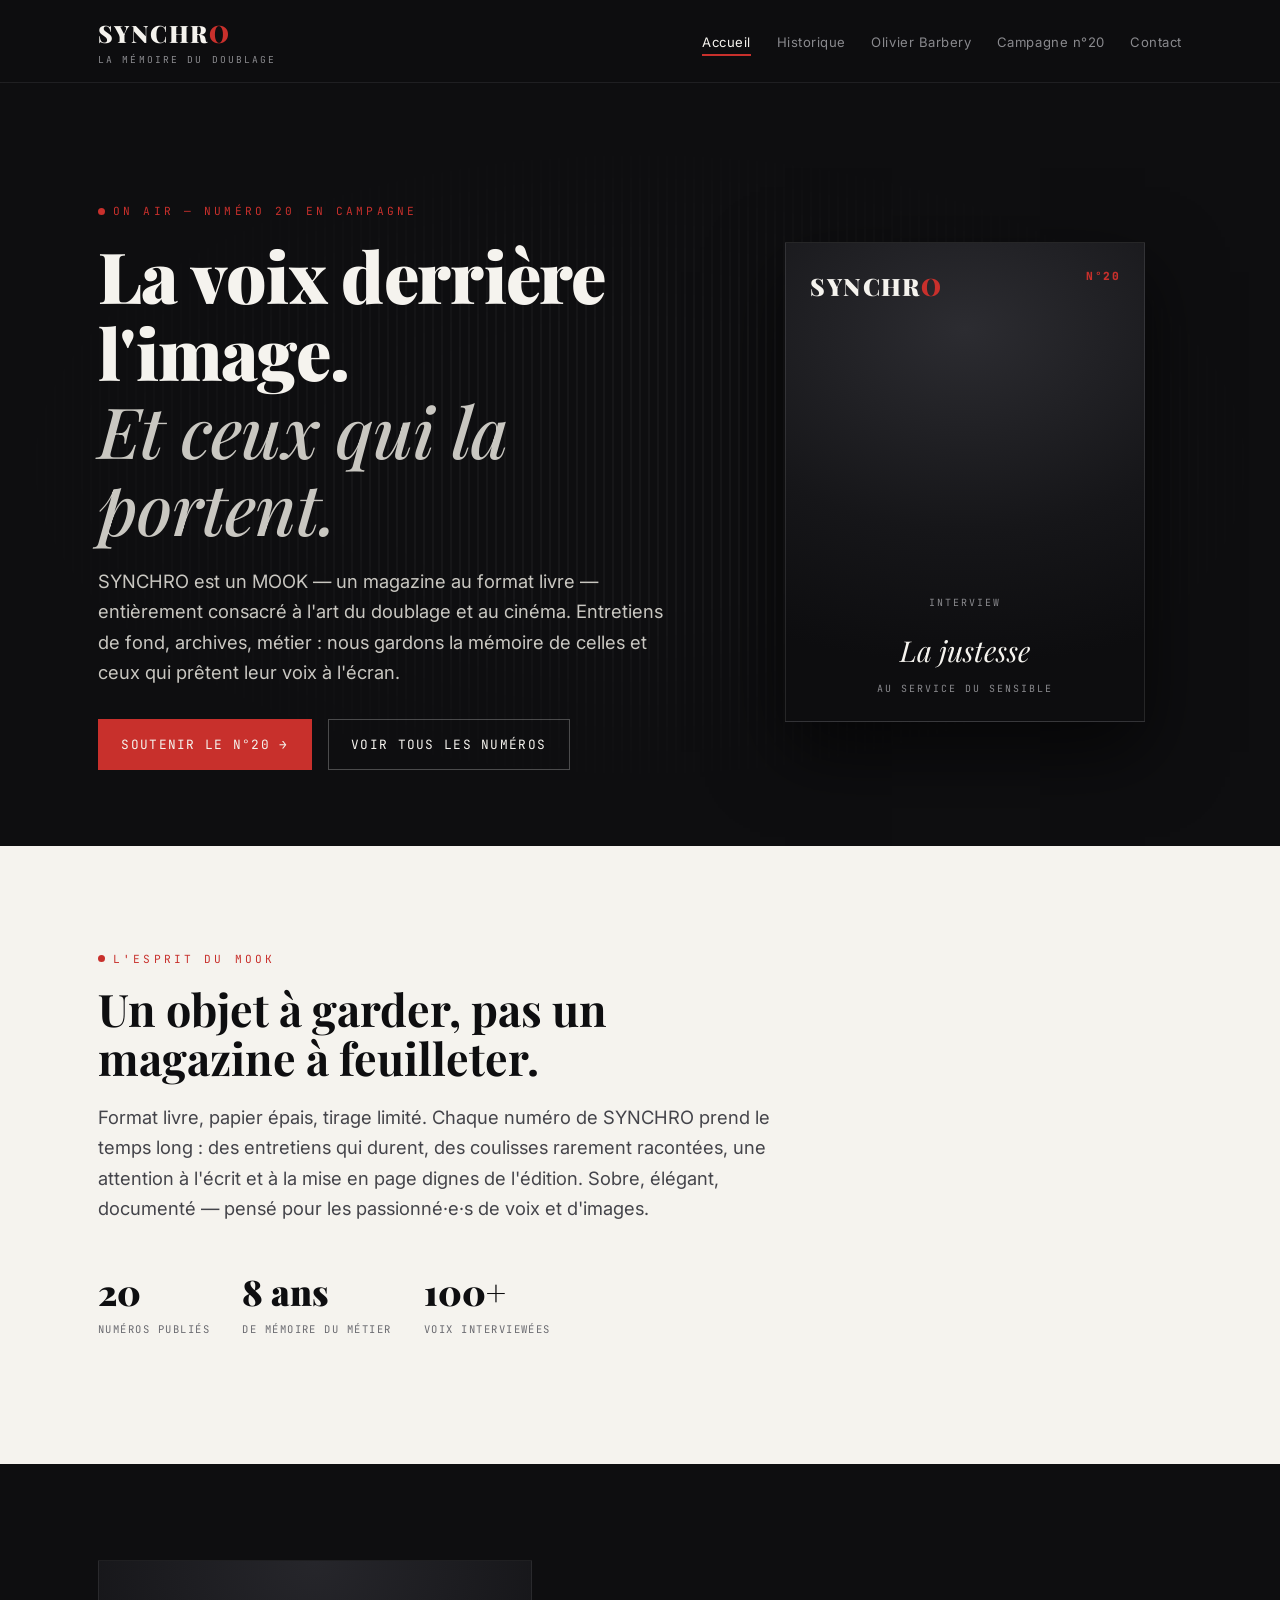
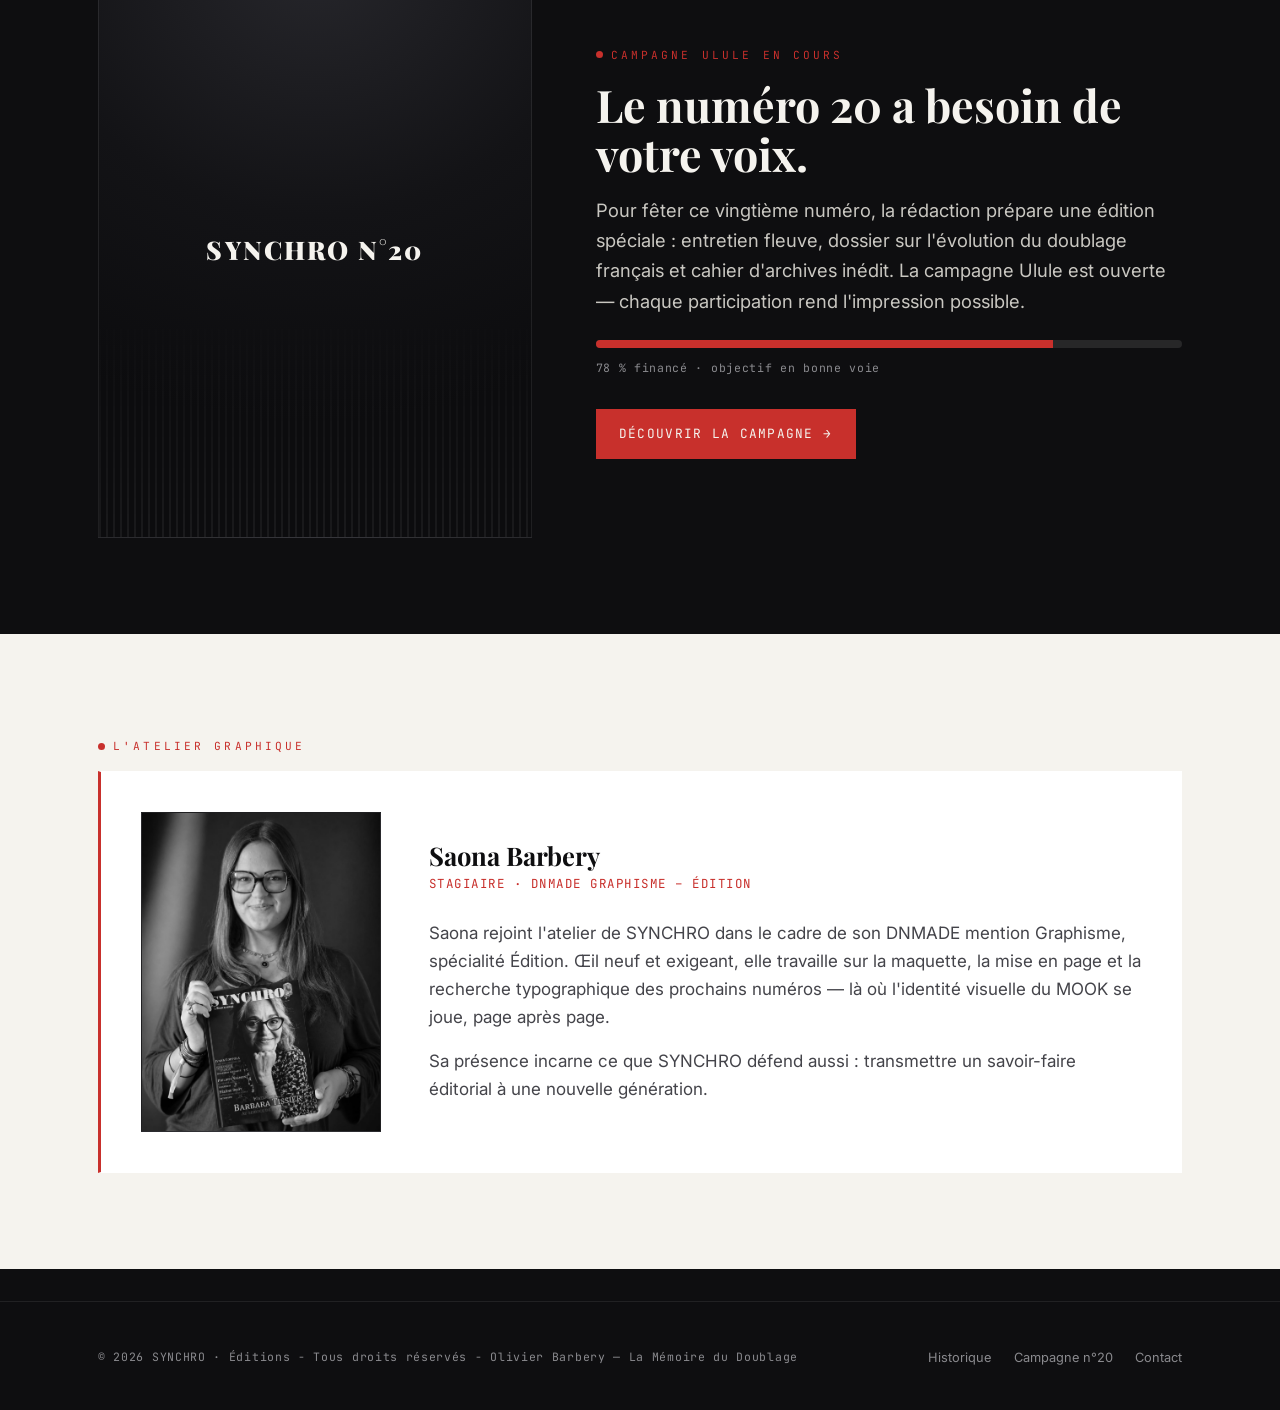
==== commit 94364984: "Update index.html" ====
--- a/index.html
+++ b/index.html
@@ -618,7 +618,7 @@
   <!-- ============ PIED DE PAGE ============ -->
   <footer class="site-footer">
     <div class="wrap footer-grid">
-      <p>© 2026 SYNCHRO · Éditions Olivier Barbery — La Mémoire du Doublage</p>
+      <p>© 2026 SYNCHRO · Éditions - Tous droits réservés - Olivier Barbery — La Mémoire du Doublage</p>
       <ul class="footer-links">
         <li><a href="historique.html">Historique</a></li>
         <li><a href="campagne.html">Campagne n°20</a></li>
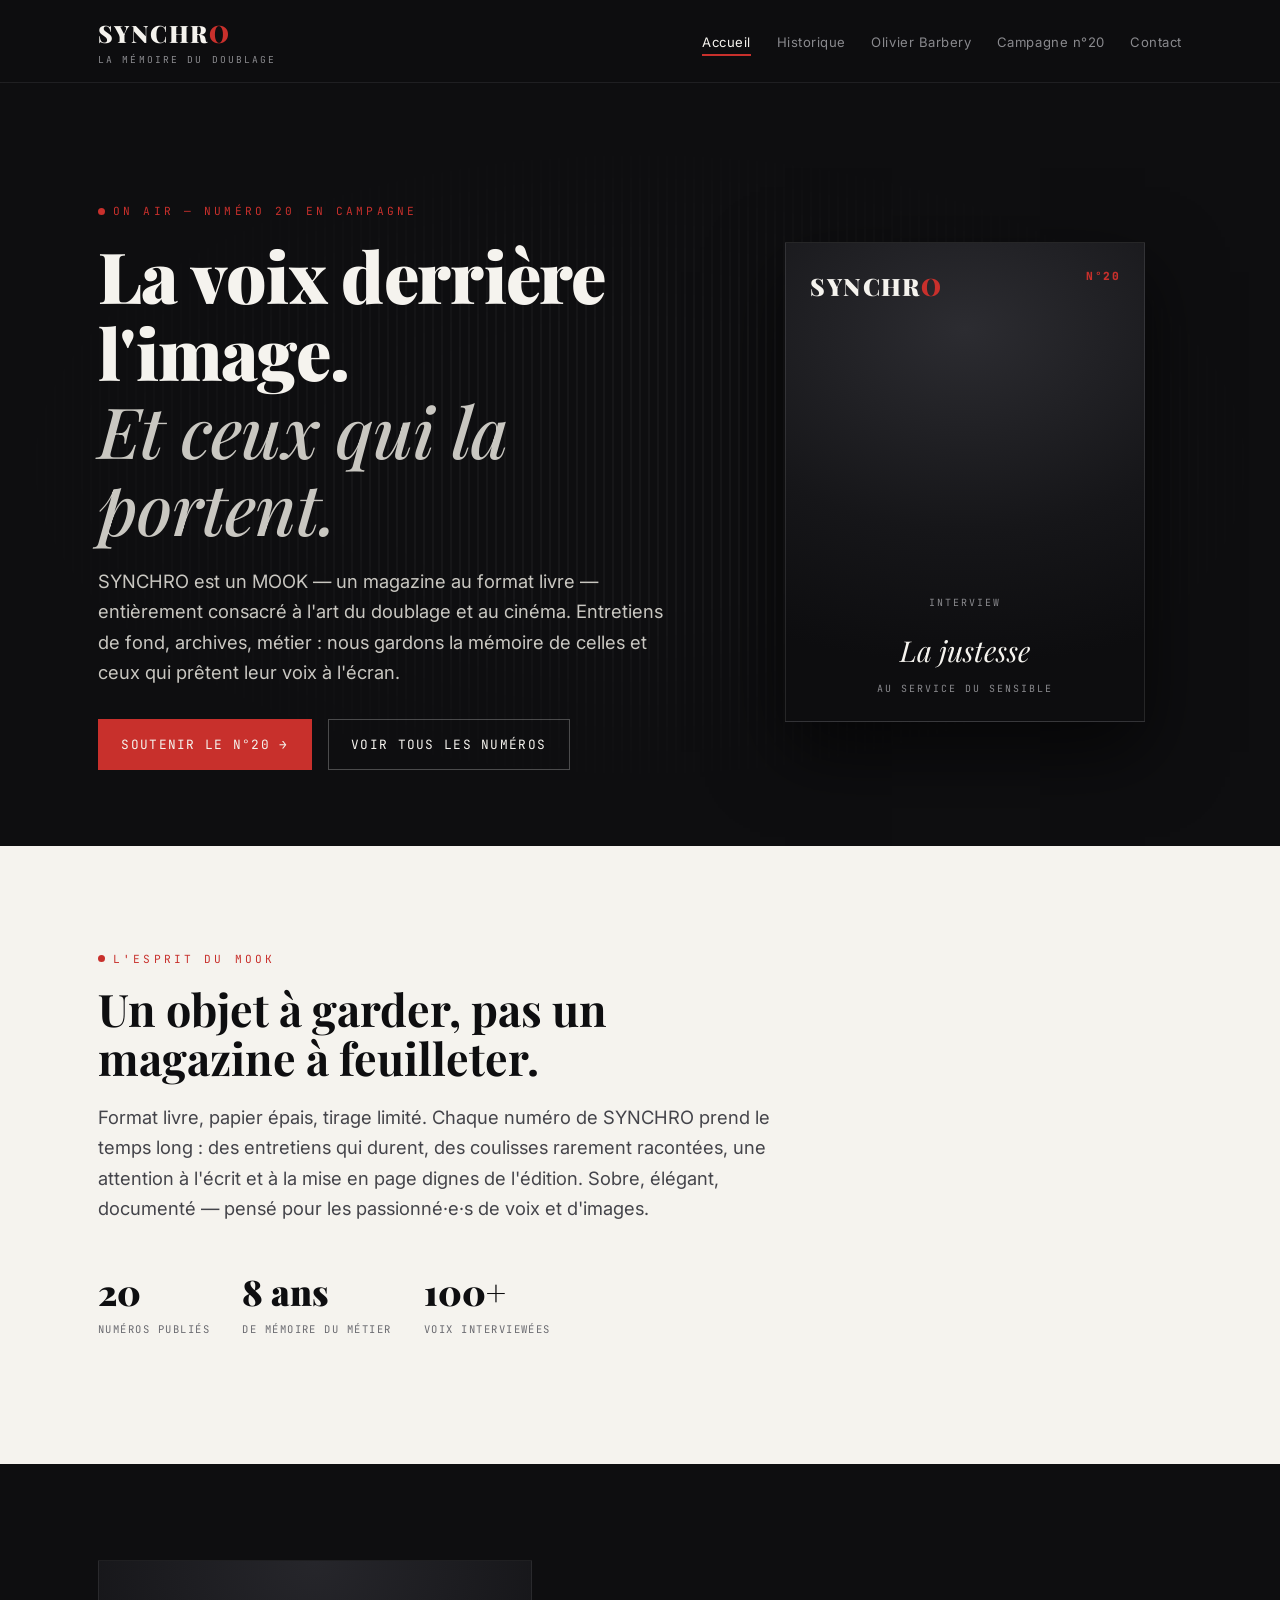
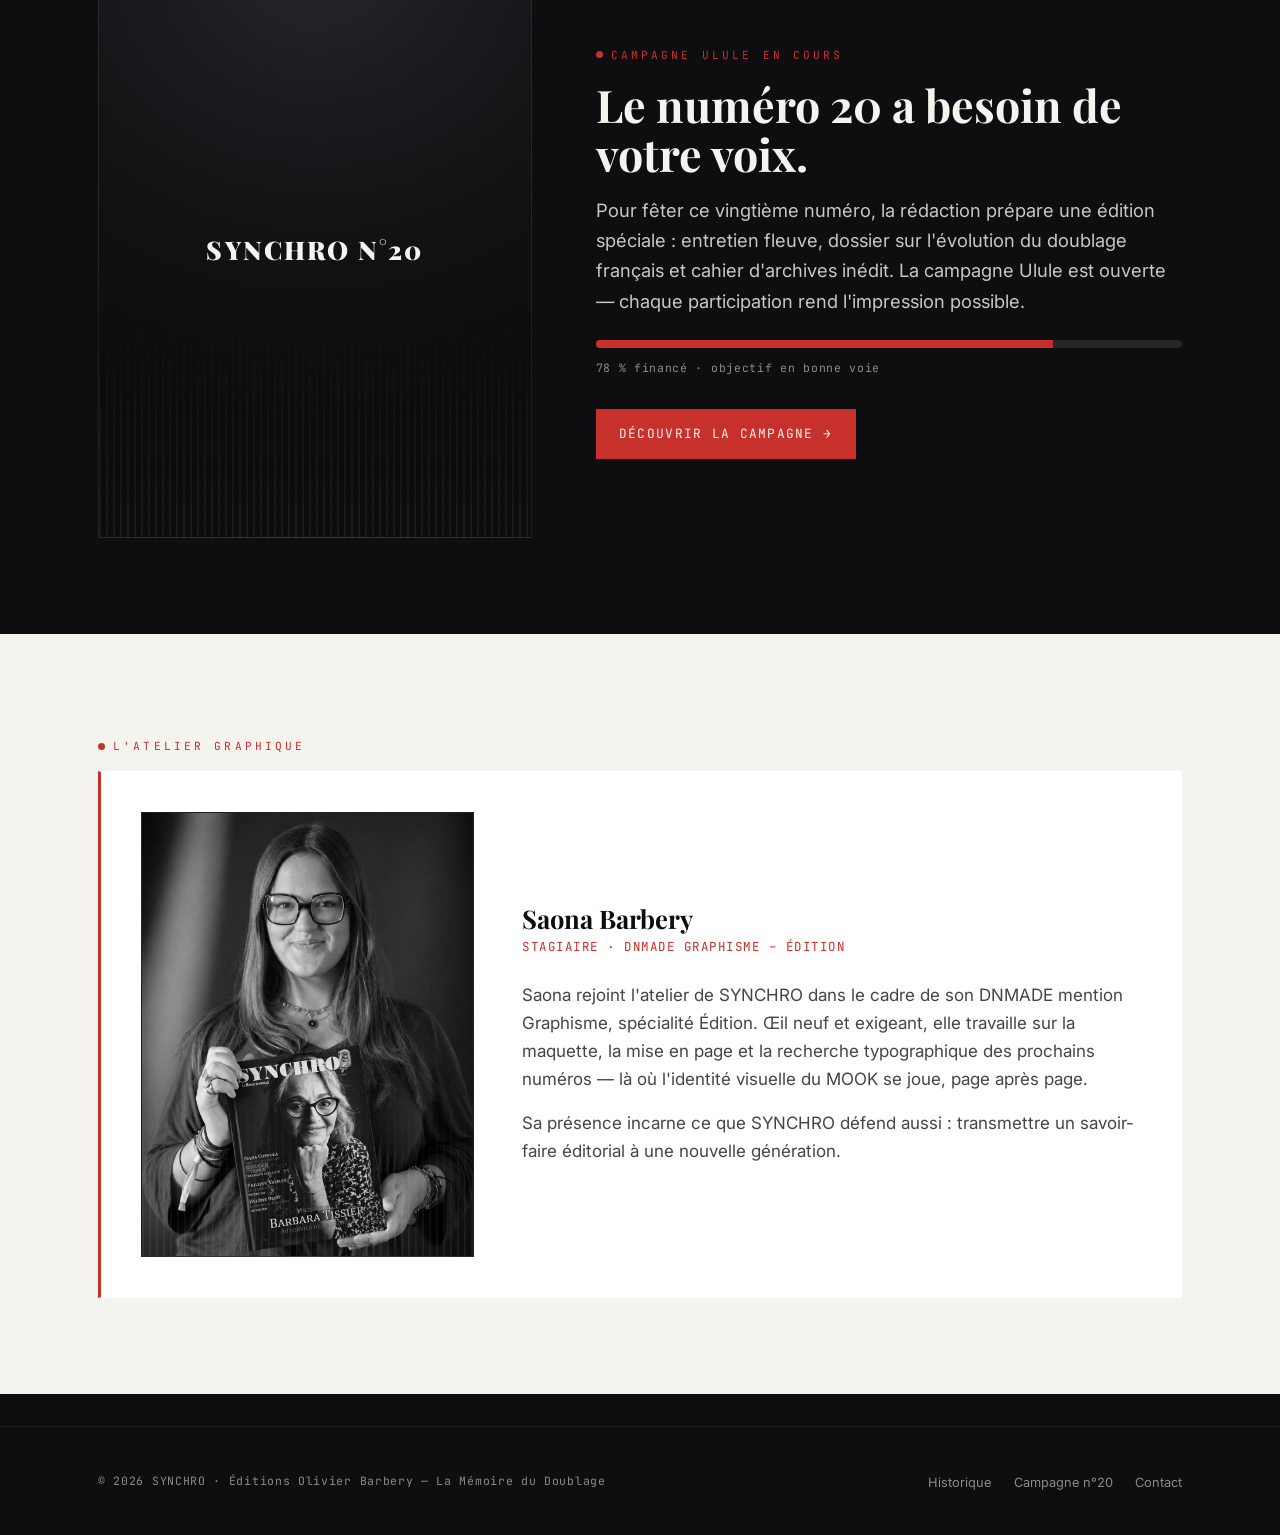
==== commit 78e8c801: "Update index.html" ====
--- a/index.html
+++ b/index.html
@@ -5,498 +5,7 @@
   <meta name="viewport" content="width=device-width, initial-scale=1.0" />
   <title>SYNCHRO — La Mémoire du Doublage | MOOK dirigé par Olivier Barbery</title>
   <meta name="description" content="SYNCHRO, le MOOK consacré à l'art du doublage et au cinéma. Dirigé par Olivier Barbery. Campagne Ulule en cours pour le numéro 20." />
-  <style>
-/* ============================================================
-   SYNCHRO — La Mémoire du Doublage
-   Feuille de style partagée
-   Direction artistique : studio de doublage / cabine d'enregistrement
-   Palette : noir studio, papier crème, gris cabine, voyant "ON AIR"
-   ============================================================ */
-
-/* ---- Polices (Google Fonts, dépendance optionnelle) ---- */
-@import url('https://fonts.googleapis.com/css2?family=Playfair+Display:ital,wght@0,500;0,700;0,900;1,500&family=Inter:wght@300;400;500;600&family=JetBrains+Mono:wght@400;500&display=swap');
-
-/* ---- Variables de la charte graphique ---- */
-:root {
-  --noir:        #0E0E10;  /* noir studio, fond cabine            */
-  --noir-soft:   #18181B;  /* surfaces surélevées                 */
-  --papier:      #F5F3EE;  /* blanc cassé, papier du MOOK         */
-  --gris:        #8A8A8E;  /* gris cabine, texte secondaire       */
-  --gris-clair:  #C9C7C1;  /* séparateurs sur fond clair          */
-  --onair:       #C8302C;  /* voyant rouge "ON AIR" — accent unique */
-
-  --serif:  'Playfair Display', Georgia, serif;
-  --sans:   'Inter', -apple-system, BlinkMacSystemFont, sans-serif;
-  --mono:   'JetBrains Mono', 'Courier New', monospace;
-
-  --max:    1180px;
-  --gut:    clamp(1.25rem, 4vw, 3rem);
-}
-
-/* ---- Reset minimal ---- */
-*, *::before, *::after { box-sizing: border-box; margin: 0; padding: 0; }
-
-html { scroll-behavior: smooth; -webkit-text-size-adjust: 100%; }
-
-body {
-  font-family: var(--sans);
-  font-weight: 400;
-  color: var(--papier);
-  background: var(--noir);
-  line-height: 1.65;
-  font-size: 17px;
-  text-rendering: optimizeLegibility;
-  -webkit-font-smoothing: antialiased;
-}
-
-img { max-width: 100%; display: block; }
-a { color: inherit; text-decoration: none; }
-
-/* ============================================================
-   EN-TÊTE / NAVIGATION
-   ============================================================ */
-.site-header {
-  position: sticky;
-  top: 0;
-  z-index: 50;
-  background: rgba(14, 14, 16, 0.92);
-  backdrop-filter: blur(10px);
-  border-bottom: 1px solid rgba(255, 255, 255, 0.08);
-}
-
-.nav {
-  max-width: var(--max);
-  margin: 0 auto;
-  padding: 0.9rem var(--gut);
-  display: flex;
-  align-items: center;
-  justify-content: space-between;
-  gap: 1rem;
-}
-
-/* Logo : SYNCHRO + voyant micro */
-.brand {
-  display: flex;
-  align-items: center;
-  gap: 0.6rem;
-  flex-shrink: 0;
-}
-.brand-mark {
-  font-family: var(--serif);
-  font-weight: 900;
-  font-size: 1.5rem;
-  letter-spacing: 0.06em;
-  color: var(--papier);
-}
-.brand-mark .on {
-  /* point rouge = voyant micro ouvert */
-  color: var(--onair);
-}
-.brand-sub {
-  font-family: var(--mono);
-  font-size: 0.6rem;
-  letter-spacing: 0.22em;
-  text-transform: uppercase;
-  color: var(--gris);
-  display: block;
-  margin-top: -2px;
-}
-
-.nav-links {
-  display: flex;
-  align-items: center;
-  gap: 1.6rem;
-  list-style: none;
-  flex-wrap: wrap;
-}
-.nav-links a {
-  font-size: 0.82rem;
-  letter-spacing: 0.04em;
-  color: var(--gris);
-  transition: color 0.2s ease;
-  position: relative;
-  padding: 0.2rem 0;
-}
-.nav-links a:hover,
-.nav-links a:focus-visible,
-.nav-links a[aria-current="page"] {
-  color: var(--papier);
-}
-.nav-links a[aria-current="page"]::after {
-  content: "";
-  position: absolute;
-  left: 0; right: 0; bottom: -3px;
-  height: 2px;
-  background: var(--onair);
-}
-
-/* Bouton menu mobile (case à cocher CSS, aucune dépendance JS) */
-.nav-toggle { display: none; }
-.nav-burger {
-  display: none;
-  cursor: pointer;
-  font-family: var(--mono);
-  font-size: 0.75rem;
-  letter-spacing: 0.12em;
-  color: var(--papier);
-  border: 1px solid rgba(255,255,255,0.2);
-  padding: 0.4rem 0.7rem;
-}
-
-/* ============================================================
-   STRUCTURE GÉNÉRALE
-   ============================================================ */
-.wrap { max-width: var(--max); margin: 0 auto; padding: 0 var(--gut); }
-
-section { padding: clamp(3rem, 8vw, 6rem) 0; }
-
-/* Surtitre signalétique (eyebrow) */
-.eyebrow {
-  font-family: var(--mono);
-  font-size: 0.7rem;
-  letter-spacing: 0.28em;
-  text-transform: uppercase;
-  color: var(--onair);
-  display: inline-flex;
-  align-items: center;
-  gap: 0.5rem;
-  margin-bottom: 1rem;
-}
-.eyebrow::before {
-  content: "";
-  width: 7px; height: 7px;
-  border-radius: 50%;
-  background: var(--onair);
-  box-shadow: 0 0 0 0 rgba(200,48,44,0.6);
-  animation: pulse 2.4s infinite;
-}
-@keyframes pulse {
-  0%   { box-shadow: 0 0 0 0 rgba(200,48,44,0.55); }
-  70%  { box-shadow: 0 0 0 8px rgba(200,48,44,0); }
-  100% { box-shadow: 0 0 0 0 rgba(200,48,44,0); }
-}
-
-h1, h2, h3 { font-family: var(--serif); font-weight: 700; line-height: 1.1; }
-h1 { font-size: clamp(2.4rem, 6vw, 4.4rem); font-weight: 900; letter-spacing: -0.01em; }
-h2 { font-size: clamp(1.8rem, 4vw, 2.8rem); }
-h3 { font-size: 1.3rem; }
-
-.lead { font-size: 1.15rem; color: var(--gris-clair); max-width: 60ch; }
-p + p { margin-top: 1rem; }
-
-/* ============================================================
-   HÉRO (page d'accueil)
-   ============================================================ */
-.hero {
-  position: relative;
-  padding: clamp(4rem, 10vw, 7rem) 0 clamp(3rem, 6vw, 5rem);
-  overflow: hidden;
-}
-/* Forme d'onde sonore en fond (waveform) */
-.hero::after {
-  content: "";
-  position: absolute;
-  inset: 0;
-  background-image: repeating-linear-gradient(
-    90deg,
-    rgba(255,255,255,0.035) 0 2px,
-    transparent 2px 9px
-  );
-  -webkit-mask-image: radial-gradient(ellipse 70% 60% at 50% 50%, #000 30%, transparent 75%);
-          mask-image: radial-gradient(ellipse 70% 60% at 50% 50%, #000 30%, transparent 75%);
-  pointer-events: none;
-}
-.hero-grid {
-  position: relative;
-  z-index: 1;
-  display: grid;
-  grid-template-columns: 1.15fr 0.85fr;
-  gap: clamp(2rem, 5vw, 4rem);
-  align-items: center;
-}
-.hero h1 { margin-bottom: 1.2rem; }
-.hero h1 em { font-style: italic; color: var(--gris-clair); font-weight: 500; }
-.hero-cta { margin-top: 2rem; display: flex; gap: 1rem; flex-wrap: wrap; }
-
-/* ============================================================
-   BOUTONS
-   ============================================================ */
-.btn {
-  display: inline-flex;
-  align-items: center;
-  gap: 0.55rem;
-  font-family: var(--mono);
-  font-size: 0.8rem;
-  letter-spacing: 0.1em;
-  text-transform: uppercase;
-  padding: 0.85rem 1.4rem;
-  border: 1px solid transparent;
-  transition: all 0.2s ease;
-  cursor: pointer;
-}
-.btn-primary { background: var(--onair); color: var(--papier); }
-.btn-primary:hover, .btn-primary:focus-visible {
-  background: #a8211d; transform: translateY(-2px);
-}
-.btn-ghost { border-color: rgba(255,255,255,0.25); color: var(--papier); }
-.btn-ghost:hover, .btn-ghost:focus-visible { border-color: var(--papier); }
-
-/* ============================================================
-   PLACEHOLDER VISUEL "COUVERTURE / PORTRAIT"
-   (cabine sombre + voyant — aucune image externe requise)
-   ============================================================ */
-.ph {
-  position: relative;
-  background:
-    radial-gradient(120% 80% at 50% 0%, #26262b 0%, #131316 55%, #0c0c0e 100%);
-  border: 1px solid rgba(255,255,255,0.08);
-  display: flex;
-  align-items: center;
-  justify-content: center;
-  text-align: center;
-  overflow: hidden;
-  color: var(--gris);
-}
-.ph::before { /* lignes de waveform discrètes */
-  content: "";
-  position: absolute; left: 0; right: 0; bottom: 0; height: 40%;
-  background: repeating-linear-gradient(90deg,
-    rgba(255,255,255,0.06) 0 2px, transparent 2px 7px);
-  -webkit-mask-image: linear-gradient(transparent, #000);
-          mask-image: linear-gradient(transparent, #000);
-}
-.ph-label {
-  position: relative;
-  z-index: 1;
-  font-family: var(--mono);
-  font-size: 0.7rem;
-  letter-spacing: 0.18em;
-  text-transform: uppercase;
-  padding: 1rem;
-}
-.ph-cover { aspect-ratio: 3 / 4; }
-.ph-cover .ph-title {
-  font-family: var(--serif);
-  font-weight: 900;
-  font-size: 1.6rem;
-  letter-spacing: 0.08em;
-  color: var(--papier);
-}
-
-/* Couverture hero stylisée */
-.cover-hero {
-  aspect-ratio: 3 / 4;
-  width: 100%;
-  max-width: 360px;
-  margin: 0 auto;
-  box-shadow: 0 30px 70px rgba(0,0,0,0.6);
-  display: flex;
-  flex-direction: column;
-  justify-content: space-between;
-  padding: 1.5rem;
-  background:
-    radial-gradient(130% 70% at 50% 18%, #2c2c31 0%, #161619 60%, #0d0d0f 100%);
-  border: 1px solid rgba(255,255,255,0.1);
-}
-.cover-hero .ch-top {
-  display: flex; justify-content: space-between; align-items: flex-start;
-  font-family: var(--serif); font-weight: 900; letter-spacing: 0.06em;
-  font-size: 1.5rem;
-}
-.cover-hero .ch-num { font-family: var(--mono); font-size: 0.7rem; color: var(--onair); }
-.cover-hero .ch-bottom { text-align: center; }
-.cover-hero .ch-name {
-  font-family: var(--serif); font-style: italic; font-size: 1.8rem; color: var(--papier);
-}
-.cover-hero .ch-tag { font-family: var(--mono); font-size: 0.62rem; letter-spacing: 0.2em; color: var(--gris); text-transform: uppercase; }
-
-/* ============================================================
-   SECTIONS SUR FOND CLAIR
-   ============================================================ */
-.invert { background: var(--papier); color: var(--noir); }
-.invert h1, .invert h2, .invert h3 { color: var(--noir); }
-.invert .lead { color: #44444a; }
-.invert .eyebrow { color: var(--onair); }
-
-/* ============================================================
-   GRILLE DES NUMÉROS (historique)
-   ============================================================ */
-.issues {
-  display: grid;
-  grid-template-columns: repeat(auto-fill, minmax(230px, 1fr));
-  gap: 1.6rem;
-}
-.issue {
-  background: var(--noir-soft);
-  border: 1px solid rgba(255,255,255,0.07);
-  transition: transform 0.2s ease, border-color 0.2s ease;
-  display: flex; flex-direction: column;
-}
-.issue:hover { transform: translateY(-4px); border-color: rgba(200,48,44,0.5); }
-.issue .ph-cover { border: none; border-bottom: 1px solid rgba(255,255,255,0.07); }
-.issue-body { padding: 1.1rem 1.2rem 1.3rem; flex: 1; display: flex; flex-direction: column; }
-.issue-meta {
-  font-family: var(--mono); font-size: 0.68rem; letter-spacing: 0.1em;
-  color: var(--onair); text-transform: uppercase; margin-bottom: 0.4rem;
-}
-.issue-title { font-family: var(--serif); font-size: 1.25rem; font-weight: 700; margin-bottom: 0.5rem; }
-.issue-pitch { font-size: 0.9rem; color: var(--gris-clair); flex: 1; }
-.issue-link {
-  font-family: var(--mono); font-size: 0.72rem; letter-spacing: 0.08em;
-  color: var(--gris); margin-top: 1rem; display: inline-flex; align-items: center; gap: 0.4rem;
-  text-transform: uppercase;
-}
-.issue-link:hover { color: var(--onair); }
-
-/* ============================================================
-   PORTRAIT / FICHE PERSONNE
-   ============================================================ */
-.profile {
-  display: grid;
-  grid-template-columns: 0.85fr 1.15fr;
-  gap: clamp(2rem, 5vw, 4rem);
-  align-items: start;
-}
-.profile .ph { aspect-ratio: 4 / 5; }
-.profile-name { margin-bottom: 0.3rem; }
-.profile-role {
-  font-family: var(--mono); font-size: 0.78rem; letter-spacing: 0.12em;
-  text-transform: uppercase; color: var(--onair); margin-bottom: 1.5rem;
-}
-
-/* Encart Saona */
-.spotlight {
-  display: grid;
-  grid-template-columns: 240px 1fr;   /* colonne photo à largeur fixe, maîtrisée */
-  gap: clamp(1.5rem, 4vw, 3rem);
-  align-items: center;
-  background: var(--noir-soft);
-  border: 1px solid rgba(255,255,255,0.08);
-  border-left: 3px solid var(--onair);
-  padding: clamp(1.5rem, 4vw, 2.5rem);
-}
-.spotlight .ph {
-  aspect-ratio: 3 / 4;
-  width: 100%;
-  max-width: 240px;       /* la photo ne dépasse jamais cette largeur */
-  max-height: 340px;      /* ni cette hauteur */
-  margin: 0 auto;
-}
-
-/* ============================================================
-   CAMPAGNE — barre de progression
-   ============================================================ */
-.campaign {
-  display: grid;
-  grid-template-columns: 0.85fr 1.15fr;
-  gap: clamp(2rem, 5vw, 4rem);
-  align-items: center;
-}
-.stats { display: flex; gap: 2rem; flex-wrap: wrap; margin: 1.8rem 0; }
-.stat .num { font-family: var(--serif); font-size: 2.2rem; font-weight: 900; color: var(--papier); }
-.stat .lbl { font-family: var(--mono); font-size: 0.66rem; letter-spacing: 0.14em; text-transform: uppercase; color: var(--gris); }
-.progress {
-  height: 8px; background: rgba(255,255,255,0.1); border-radius: 4px; overflow: hidden; margin: 1.5rem 0 0.6rem;
-}
-.progress > span { display: block; height: 100%; width: 78%; background: var(--onair); }
-.progress-note { font-family: var(--mono); font-size: 0.72rem; color: var(--gris); letter-spacing: 0.06em; }
-
-/* ============================================================
-   CONTACT
-   ============================================================ */
-.contact-grid { display: grid; grid-template-columns: 0.8fr 1.2fr; gap: clamp(2rem, 5vw, 4rem); align-items: start; }
-.contact-grid .ph { aspect-ratio: 4 / 5; }
-.contact-info { list-style: none; display: flex; flex-direction: column; gap: 1rem; margin-bottom: 2rem; }
-.contact-info li { display: flex; gap: 0.8rem; align-items: baseline; }
-.contact-info .k {
-  font-family: var(--mono); font-size: 0.68rem; letter-spacing: 0.12em; text-transform: uppercase;
-  color: var(--onair); min-width: 92px;
-}
-.contact-info a:hover { color: var(--onair); }
-
-form { display: grid; gap: 1.1rem; }
-.field { display: grid; gap: 0.4rem; }
-.field label { font-family: var(--mono); font-size: 0.7rem; letter-spacing: 0.1em; text-transform: uppercase; color: var(--gris); }
-.field input, .field textarea {
-  background: var(--noir-soft);
-  border: 1px solid rgba(255,255,255,0.15);
-  color: var(--papier);
-  font-family: var(--sans); font-size: 0.95rem;
-  padding: 0.8rem 0.9rem;
-}
-.field input:focus, .field textarea:focus { outline: 2px solid var(--onair); outline-offset: 1px; border-color: transparent; }
-.field textarea { resize: vertical; min-height: 130px; }
-
-/* ============================================================
-   PIED DE PAGE
-   ============================================================ */
-.site-footer {
-  border-top: 1px solid rgba(255,255,255,0.08);
-  padding: 2.5rem 0;
-  margin-top: 2rem;
-}
-.footer-grid { display: flex; justify-content: space-between; align-items: center; flex-wrap: wrap; gap: 1rem; }
-.footer-grid p { font-family: var(--mono); font-size: 0.72rem; letter-spacing: 0.06em; color: var(--gris); }
-.footer-links { display: flex; gap: 1.4rem; list-style: none; }
-.footer-links a { font-size: 0.8rem; color: var(--gris); }
-.footer-links a:hover { color: var(--papier); }
-
-/* ============================================================
-   RESPONSIVE
-   ============================================================ */
-@media (max-width: 860px) {
-  .hero-grid, .profile, .campaign, .contact-grid, .spotlight { grid-template-columns: 1fr; }
-  .profile .ph, .contact-grid .ph { max-width: 340px; }
-  .spotlight { text-align: center; }
-  .spotlight .ph { max-width: 200px; max-height: 280px; }
-  .nav-burger { display: inline-block; }
-  .nav-links {
-    flex-direction: column;
-    align-items: flex-start;
-    width: 100%;
-    gap: 0.6rem;
-    max-height: 0;
-    overflow: hidden;
-    transition: max-height 0.3s ease, padding 0.3s ease;
-    padding: 0;
-  }
-  .nav-toggle:checked ~ .nav-links { max-height: 360px; padding-top: 1rem; }
-  .nav { flex-wrap: wrap; }
-}
-
-/* ---- Accessibilité : mouvement réduit ---- */
-@media (prefers-reduced-motion: reduce) {
-  * { animation: none !important; transition: none !important; scroll-behavior: auto !important; }
-}
-
-/* ---- Focus visible global ---- */
-a:focus-visible, button:focus-visible, input:focus-visible, textarea:focus-visible {
-  outline: 2px solid var(--onair); outline-offset: 2px;
-}
-
-/* ============================================================
-   PHOTOS INTÉGRÉES (remplissent les placeholders proprement)
-   ============================================================ */
-.ph > img.ph-photo,
-.cover-hero img.ph-photo {
-  position: absolute;
-  inset: 0;
-  width: 100%;
-  height: 100%;
-  object-fit: cover;
-  z-index: 0;
-}
-.ph { position: relative; }
-.cover-hero { position: relative; }
-/* sur la couverture héro, garder le texte au-dessus de la photo */
-.cover-hero .ch-top, .cover-hero .ch-bottom { position: relative; z-index: 1; }
-/* léger voile pour lisibilité du texte par-dessus une photo */
-.cover-hero.has-photo::after {
-  content:""; position:absolute; inset:0; z-index:0;
-  background: linear-gradient(to bottom, rgba(0,0,0,.15), rgba(0,0,0,.65));
-}
-
-</style>
+  <link rel="stylesheet" href="style.css" />
 </head>
 <body>
 
@@ -618,7 +127,7 @@
   <!-- ============ PIED DE PAGE ============ -->
   <footer class="site-footer">
     <div class="wrap footer-grid">
-      <p>© 2026 SYNCHRO · Éditions - Tous droits réservés - Olivier Barbery — La Mémoire du Doublage</p>
+      <p>© 2026 SYNCHRO · Éditions Olivier Barbery — La Mémoire du Doublage</p>
       <ul class="footer-links">
         <li><a href="historique.html">Historique</a></li>
         <li><a href="campagne.html">Campagne n°20</a></li>
--- a/style.css
+++ b/style.css
@@ -0,0 +1,459 @@
+/* ============================================================
+   SYNCHRO — La Mémoire du Doublage
+   Feuille de style partagée
+   Direction artistique : studio de doublage / cabine d'enregistrement
+   Palette : noir studio, papier crème, gris cabine, voyant "ON AIR"
+   ============================================================ */
+
+/* ---- Polices (Google Fonts, dépendance optionnelle) ---- */
+@import url('https://fonts.googleapis.com/css2?family=Playfair+Display:ital,wght@0,500;0,700;0,900;1,500&family=Inter:wght@300;400;500;600&family=JetBrains+Mono:wght@400;500&display=swap');
+
+/* ---- Variables de la charte graphique ---- */
+:root {
+  --noir:        #0E0E10;  /* noir studio, fond cabine            */
+  --noir-soft:   #18181B;  /* surfaces surélevées                 */
+  --papier:      #F5F3EE;  /* blanc cassé, papier du MOOK         */
+  --gris:        #8A8A8E;  /* gris cabine, texte secondaire       */
+  --gris-clair:  #C9C7C1;  /* séparateurs sur fond clair          */
+  --onair:       #C8302C;  /* voyant rouge "ON AIR" — accent unique */
+
+  --serif:  'Playfair Display', Georgia, serif;
+  --sans:   'Inter', -apple-system, BlinkMacSystemFont, sans-serif;
+  --mono:   'JetBrains Mono', 'Courier New', monospace;
+
+  --max:    1180px;
+  --gut:    clamp(1.25rem, 4vw, 3rem);
+}
+
+/* ---- Reset minimal ---- */
+*, *::before, *::after { box-sizing: border-box; margin: 0; padding: 0; }
+
+html { scroll-behavior: smooth; -webkit-text-size-adjust: 100%; }
+
+body {
+  font-family: var(--sans);
+  font-weight: 400;
+  color: var(--papier);
+  background: var(--noir);
+  line-height: 1.65;
+  font-size: 17px;
+  text-rendering: optimizeLegibility;
+  -webkit-font-smoothing: antialiased;
+}
+
+img { max-width: 100%; display: block; }
+a { color: inherit; text-decoration: none; }
+
+/* ============================================================
+   EN-TÊTE / NAVIGATION
+   ============================================================ */
+.site-header {
+  position: sticky;
+  top: 0;
+  z-index: 50;
+  background: rgba(14, 14, 16, 0.92);
+  backdrop-filter: blur(10px);
+  border-bottom: 1px solid rgba(255, 255, 255, 0.08);
+}
+
+.nav {
+  max-width: var(--max);
+  margin: 0 auto;
+  padding: 0.9rem var(--gut);
+  display: flex;
+  align-items: center;
+  justify-content: space-between;
+  gap: 1rem;
+}
+
+/* Logo : SYNCHRO + voyant micro */
+.brand {
+  display: flex;
+  align-items: center;
+  gap: 0.6rem;
+  flex-shrink: 0;
+}
+.brand-mark {
+  font-family: var(--serif);
+  font-weight: 900;
+  font-size: 1.5rem;
+  letter-spacing: 0.06em;
+  color: var(--papier);
+}
+.brand-mark .on {
+  /* point rouge = voyant micro ouvert */
+  color: var(--onair);
+}
+.brand-sub {
+  font-family: var(--mono);
+  font-size: 0.6rem;
+  letter-spacing: 0.22em;
+  text-transform: uppercase;
+  color: var(--gris);
+  display: block;
+  margin-top: -2px;
+}
+
+.nav-links {
+  display: flex;
+  align-items: center;
+  gap: 1.6rem;
+  list-style: none;
+  flex-wrap: wrap;
+}
+.nav-links a {
+  font-size: 0.82rem;
+  letter-spacing: 0.04em;
+  color: var(--gris);
+  transition: color 0.2s ease;
+  position: relative;
+  padding: 0.2rem 0;
+}
+.nav-links a:hover,
+.nav-links a:focus-visible,
+.nav-links a[aria-current="page"] {
+  color: var(--papier);
+}
+.nav-links a[aria-current="page"]::after {
+  content: "";
+  position: absolute;
+  left: 0; right: 0; bottom: -3px;
+  height: 2px;
+  background: var(--onair);
+}
+
+/* Bouton menu mobile (case à cocher CSS, aucune dépendance JS) */
+.nav-toggle { display: none; }
+.nav-burger {
+  display: none;
+  cursor: pointer;
+  font-family: var(--mono);
+  font-size: 0.75rem;
+  letter-spacing: 0.12em;
+  color: var(--papier);
+  border: 1px solid rgba(255,255,255,0.2);
+  padding: 0.4rem 0.7rem;
+}
+
+/* ============================================================
+   STRUCTURE GÉNÉRALE
+   ============================================================ */
+.wrap { max-width: var(--max); margin: 0 auto; padding: 0 var(--gut); }
+
+section { padding: clamp(3rem, 8vw, 6rem) 0; }
+
+/* Surtitre signalétique (eyebrow) */
+.eyebrow {
+  font-family: var(--mono);
+  font-size: 0.7rem;
+  letter-spacing: 0.28em;
+  text-transform: uppercase;
+  color: var(--onair);
+  display: inline-flex;
+  align-items: center;
+  gap: 0.5rem;
+  margin-bottom: 1rem;
+}
+.eyebrow::before {
+  content: "";
+  width: 7px; height: 7px;
+  border-radius: 50%;
+  background: var(--onair);
+  box-shadow: 0 0 0 0 rgba(200,48,44,0.6);
+  animation: pulse 2.4s infinite;
+}
+@keyframes pulse {
+  0%   { box-shadow: 0 0 0 0 rgba(200,48,44,0.55); }
+  70%  { box-shadow: 0 0 0 8px rgba(200,48,44,0); }
+  100% { box-shadow: 0 0 0 0 rgba(200,48,44,0); }
+}
+
+h1, h2, h3 { font-family: var(--serif); font-weight: 700; line-height: 1.1; }
+h1 { font-size: clamp(2.4rem, 6vw, 4.4rem); font-weight: 900; letter-spacing: -0.01em; }
+h2 { font-size: clamp(1.8rem, 4vw, 2.8rem); }
+h3 { font-size: 1.3rem; }
+
+.lead { font-size: 1.15rem; color: var(--gris-clair); max-width: 60ch; }
+p + p { margin-top: 1rem; }
+
+/* ============================================================
+   HÉRO (page d'accueil)
+   ============================================================ */
+.hero {
+  position: relative;
+  padding: clamp(4rem, 10vw, 7rem) 0 clamp(3rem, 6vw, 5rem);
+  overflow: hidden;
+}
+/* Forme d'onde sonore en fond (waveform) */
+.hero::after {
+  content: "";
+  position: absolute;
+  inset: 0;
+  background-image: repeating-linear-gradient(
+    90deg,
+    rgba(255,255,255,0.035) 0 2px,
+    transparent 2px 9px
+  );
+  -webkit-mask-image: radial-gradient(ellipse 70% 60% at 50% 50%, #000 30%, transparent 75%);
+          mask-image: radial-gradient(ellipse 70% 60% at 50% 50%, #000 30%, transparent 75%);
+  pointer-events: none;
+}
+.hero-grid {
+  position: relative;
+  z-index: 1;
+  display: grid;
+  grid-template-columns: 1.15fr 0.85fr;
+  gap: clamp(2rem, 5vw, 4rem);
+  align-items: center;
+}
+.hero h1 { margin-bottom: 1.2rem; }
+.hero h1 em { font-style: italic; color: var(--gris-clair); font-weight: 500; }
+.hero-cta { margin-top: 2rem; display: flex; gap: 1rem; flex-wrap: wrap; }
+
+/* ============================================================
+   BOUTONS
+   ============================================================ */
+.btn {
+  display: inline-flex;
+  align-items: center;
+  gap: 0.55rem;
+  font-family: var(--mono);
+  font-size: 0.8rem;
+  letter-spacing: 0.1em;
+  text-transform: uppercase;
+  padding: 0.85rem 1.4rem;
+  border: 1px solid transparent;
+  transition: all 0.2s ease;
+  cursor: pointer;
+}
+.btn-primary { background: var(--onair); color: var(--papier); }
+.btn-primary:hover, .btn-primary:focus-visible {
+  background: #a8211d; transform: translateY(-2px);
+}
+.btn-ghost { border-color: rgba(255,255,255,0.25); color: var(--papier); }
+.btn-ghost:hover, .btn-ghost:focus-visible { border-color: var(--papier); }
+
+/* ============================================================
+   PLACEHOLDER VISUEL "COUVERTURE / PORTRAIT"
+   (cabine sombre + voyant — aucune image externe requise)
+   ============================================================ */
+.ph {
+  position: relative;
+  background:
+    radial-gradient(120% 80% at 50% 0%, #26262b 0%, #131316 55%, #0c0c0e 100%);
+  border: 1px solid rgba(255,255,255,0.08);
+  display: flex;
+  align-items: center;
+  justify-content: center;
+  text-align: center;
+  overflow: hidden;
+  color: var(--gris);
+}
+.ph::before { /* lignes de waveform discrètes */
+  content: "";
+  position: absolute; left: 0; right: 0; bottom: 0; height: 40%;
+  background: repeating-linear-gradient(90deg,
+    rgba(255,255,255,0.06) 0 2px, transparent 2px 7px);
+  -webkit-mask-image: linear-gradient(transparent, #000);
+          mask-image: linear-gradient(transparent, #000);
+}
+.ph-label {
+  position: relative;
+  z-index: 1;
+  font-family: var(--mono);
+  font-size: 0.7rem;
+  letter-spacing: 0.18em;
+  text-transform: uppercase;
+  padding: 1rem;
+}
+.ph-cover { aspect-ratio: 3 / 4; }
+.ph-cover .ph-title {
+  font-family: var(--serif);
+  font-weight: 900;
+  font-size: 1.6rem;
+  letter-spacing: 0.08em;
+  color: var(--papier);
+}
+
+/* Couverture hero stylisée */
+.cover-hero {
+  aspect-ratio: 3 / 4;
+  width: 100%;
+  max-width: 360px;
+  margin: 0 auto;
+  box-shadow: 0 30px 70px rgba(0,0,0,0.6);
+  display: flex;
+  flex-direction: column;
+  justify-content: space-between;
+  padding: 1.5rem;
+  background:
+    radial-gradient(130% 70% at 50% 18%, #2c2c31 0%, #161619 60%, #0d0d0f 100%);
+  border: 1px solid rgba(255,255,255,0.1);
+}
+.cover-hero .ch-top {
+  display: flex; justify-content: space-between; align-items: flex-start;
+  font-family: var(--serif); font-weight: 900; letter-spacing: 0.06em;
+  font-size: 1.5rem;
+}
+.cover-hero .ch-num { font-family: var(--mono); font-size: 0.7rem; color: var(--onair); }
+.cover-hero .ch-bottom { text-align: center; }
+.cover-hero .ch-name {
+  font-family: var(--serif); font-style: italic; font-size: 1.8rem; color: var(--papier);
+}
+.cover-hero .ch-tag { font-family: var(--mono); font-size: 0.62rem; letter-spacing: 0.2em; color: var(--gris); text-transform: uppercase; }
+
+/* ============================================================
+   SECTIONS SUR FOND CLAIR
+   ============================================================ */
+.invert { background: var(--papier); color: var(--noir); }
+.invert h1, .invert h2, .invert h3 { color: var(--noir); }
+.invert .lead { color: #44444a; }
+.invert .eyebrow { color: var(--onair); }
+
+/* ============================================================
+   GRILLE DES NUMÉROS (historique)
+   ============================================================ */
+.issues {
+  display: grid;
+  grid-template-columns: repeat(auto-fill, minmax(230px, 1fr));
+  gap: 1.6rem;
+}
+.issue {
+  background: var(--noir-soft);
+  border: 1px solid rgba(255,255,255,0.07);
+  transition: transform 0.2s ease, border-color 0.2s ease;
+  display: flex; flex-direction: column;
+}
+.issue:hover { transform: translateY(-4px); border-color: rgba(200,48,44,0.5); }
+.issue .ph-cover { border: none; border-bottom: 1px solid rgba(255,255,255,0.07); }
+.issue-body { padding: 1.1rem 1.2rem 1.3rem; flex: 1; display: flex; flex-direction: column; }
+.issue-meta {
+  font-family: var(--mono); font-size: 0.68rem; letter-spacing: 0.1em;
+  color: var(--onair); text-transform: uppercase; margin-bottom: 0.4rem;
+}
+.issue-title { font-family: var(--serif); font-size: 1.25rem; font-weight: 700; margin-bottom: 0.5rem; }
+.issue-pitch { font-size: 0.9rem; color: var(--gris-clair); flex: 1; }
+.issue-link {
+  font-family: var(--mono); font-size: 0.72rem; letter-spacing: 0.08em;
+  color: var(--gris); margin-top: 1rem; display: inline-flex; align-items: center; gap: 0.4rem;
+  text-transform: uppercase;
+}
+.issue-link:hover { color: var(--onair); }
+
+/* ============================================================
+   PORTRAIT / FICHE PERSONNE
+   ============================================================ */
+.profile {
+  display: grid;
+  grid-template-columns: 0.85fr 1.15fr;
+  gap: clamp(2rem, 5vw, 4rem);
+  align-items: start;
+}
+.profile .ph { aspect-ratio: 4 / 5; }
+.profile-name { margin-bottom: 0.3rem; }
+.profile-role {
+  font-family: var(--mono); font-size: 0.78rem; letter-spacing: 0.12em;
+  text-transform: uppercase; color: var(--onair); margin-bottom: 1.5rem;
+}
+
+/* Encart Saona */
+.spotlight {
+  display: grid;
+  grid-template-columns: 0.7fr 1.3fr;
+  gap: clamp(1.5rem, 4vw, 3rem);
+  align-items: center;
+  background: var(--noir-soft);
+  border: 1px solid rgba(255,255,255,0.08);
+  border-left: 3px solid var(--onair);
+  padding: clamp(1.5rem, 4vw, 2.5rem);
+}
+.spotlight .ph { aspect-ratio: 3 / 4; }
+
+/* ============================================================
+   CAMPAGNE — barre de progression
+   ============================================================ */
+.campaign {
+  display: grid;
+  grid-template-columns: 0.85fr 1.15fr;
+  gap: clamp(2rem, 5vw, 4rem);
+  align-items: center;
+}
+.stats { display: flex; gap: 2rem; flex-wrap: wrap; margin: 1.8rem 0; }
+.stat .num { font-family: var(--serif); font-size: 2.2rem; font-weight: 900; color: var(--papier); }
+.stat .lbl { font-family: var(--mono); font-size: 0.66rem; letter-spacing: 0.14em; text-transform: uppercase; color: var(--gris); }
+.progress {
+  height: 8px; background: rgba(255,255,255,0.1); border-radius: 4px; overflow: hidden; margin: 1.5rem 0 0.6rem;
+}
+.progress > span { display: block; height: 100%; width: 78%; background: var(--onair); }
+.progress-note { font-family: var(--mono); font-size: 0.72rem; color: var(--gris); letter-spacing: 0.06em; }
+
+/* ============================================================
+   CONTACT
+   ============================================================ */
+.contact-grid { display: grid; grid-template-columns: 0.8fr 1.2fr; gap: clamp(2rem, 5vw, 4rem); align-items: start; }
+.contact-grid .ph { aspect-ratio: 4 / 5; }
+.contact-info { list-style: none; display: flex; flex-direction: column; gap: 1rem; margin-bottom: 2rem; }
+.contact-info li { display: flex; gap: 0.8rem; align-items: baseline; }
+.contact-info .k {
+  font-family: var(--mono); font-size: 0.68rem; letter-spacing: 0.12em; text-transform: uppercase;
+  color: var(--onair); min-width: 92px;
+}
+.contact-info a:hover { color: var(--onair); }
+
+form { display: grid; gap: 1.1rem; }
+.field { display: grid; gap: 0.4rem; }
+.field label { font-family: var(--mono); font-size: 0.7rem; letter-spacing: 0.1em; text-transform: uppercase; color: var(--gris); }
+.field input, .field textarea {
+  background: var(--noir-soft);
+  border: 1px solid rgba(255,255,255,0.15);
+  color: var(--papier);
+  font-family: var(--sans); font-size: 0.95rem;
+  padding: 0.8rem 0.9rem;
+}
+.field input:focus, .field textarea:focus { outline: 2px solid var(--onair); outline-offset: 1px; border-color: transparent; }
+.field textarea { resize: vertical; min-height: 130px; }
+
+/* ============================================================
+   PIED DE PAGE
+   ============================================================ */
+.site-footer {
+  border-top: 1px solid rgba(255,255,255,0.08);
+  padding: 2.5rem 0;
+  margin-top: 2rem;
+}
+.footer-grid { display: flex; justify-content: space-between; align-items: center; flex-wrap: wrap; gap: 1rem; }
+.footer-grid p { font-family: var(--mono); font-size: 0.72rem; letter-spacing: 0.06em; color: var(--gris); }
+.footer-links { display: flex; gap: 1.4rem; list-style: none; }
+.footer-links a { font-size: 0.8rem; color: var(--gris); }
+.footer-links a:hover { color: var(--papier); }
+
+/* ============================================================
+   RESPONSIVE
+   ============================================================ */
+@media (max-width: 860px) {
+  .hero-grid, .profile, .campaign, .contact-grid, .spotlight { grid-template-columns: 1fr; }
+  .profile .ph, .contact-grid .ph { max-width: 340px; }
+  .nav-burger { display: inline-block; }
+  .nav-links {
+    flex-direction: column;
+    align-items: flex-start;
+    width: 100%;
+    gap: 0.6rem;
+    max-height: 0;
+    overflow: hidden;
+    transition: max-height 0.3s ease, padding 0.3s ease;
+    padding: 0;
+  }
+  .nav-toggle:checked ~ .nav-links { max-height: 360px; padding-top: 1rem; }
+  .nav { flex-wrap: wrap; }
+}
+
+/* ---- Accessibilité : mouvement réduit ---- */
+@media (prefers-reduced-motion: reduce) {
+  * { animation: none !important; transition: none !important; scroll-behavior: auto !important; }
+}
+
+/* ---- Focus visible global ---- */
+a:focus-visible, button:focus-visible, input:focus-visible, textarea:focus-visible {
+  outline: 2px solid var(--onair); outline-offset: 2px;
+}
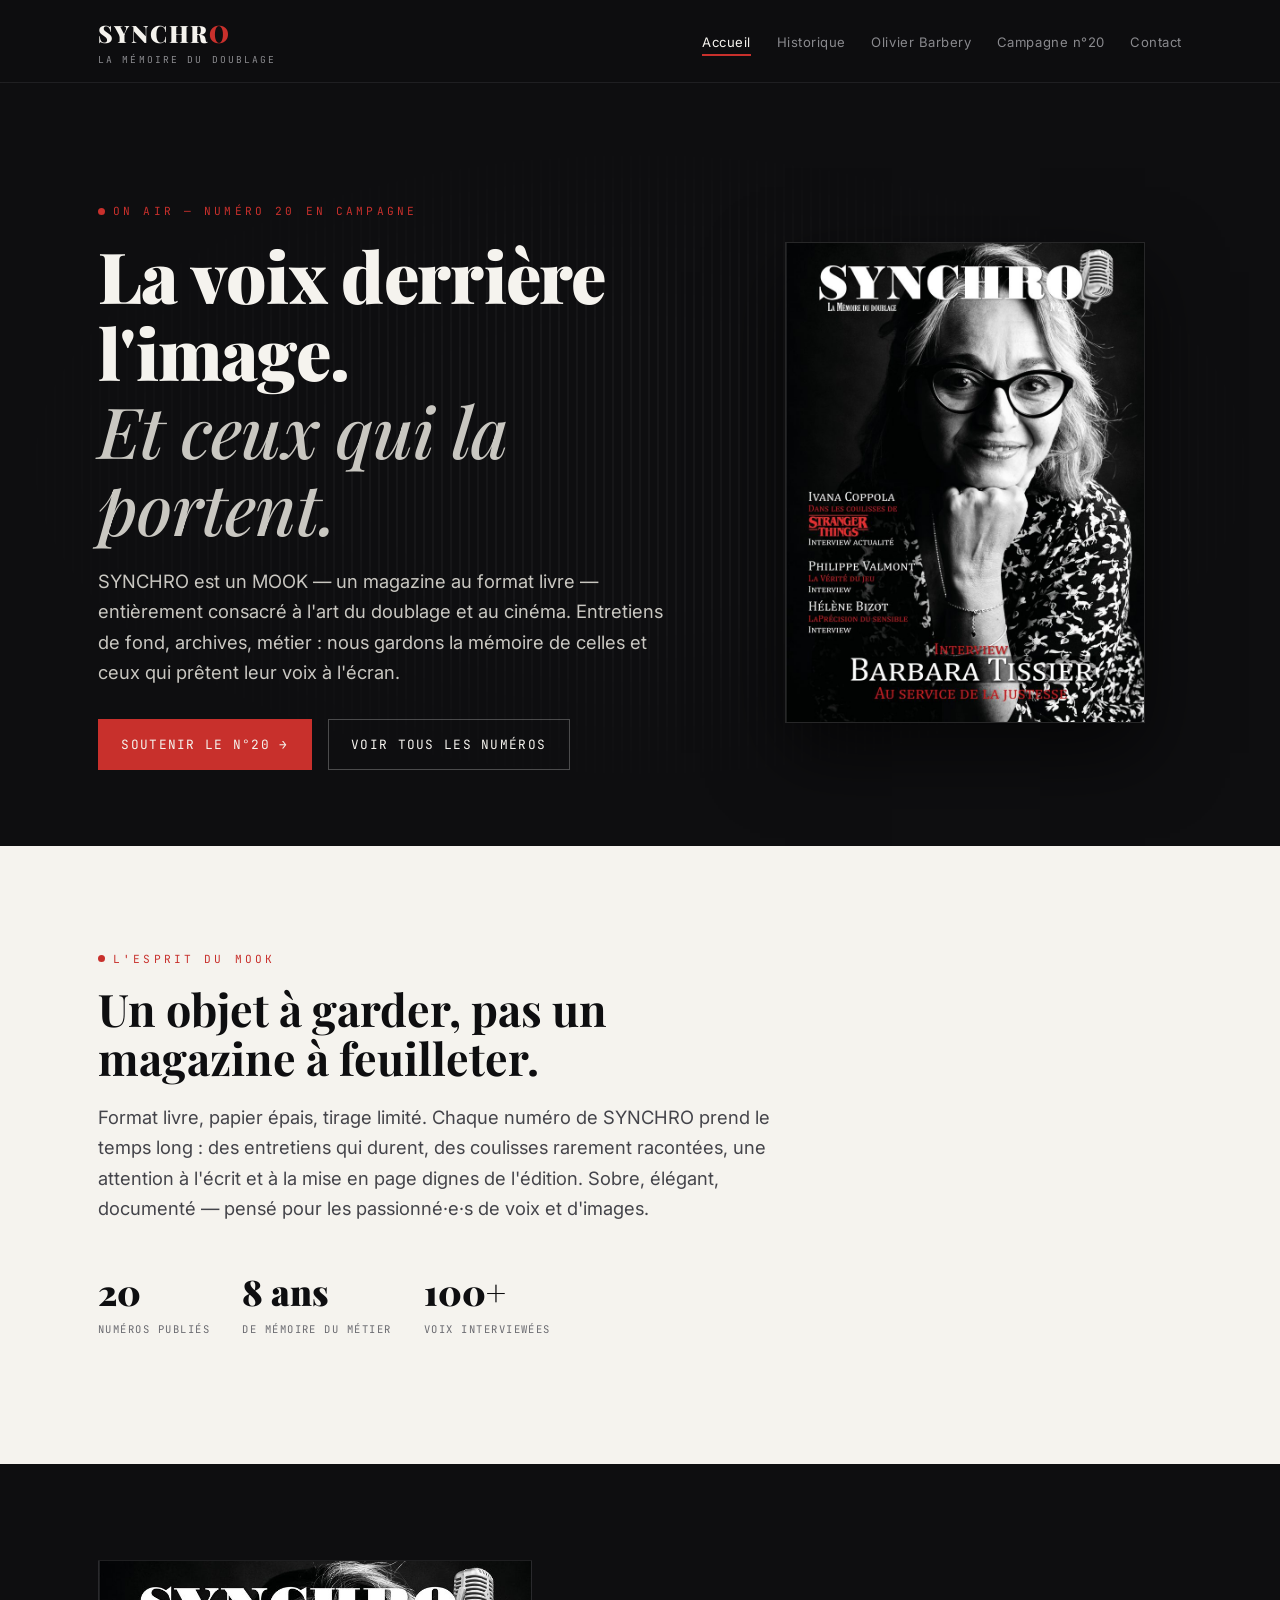
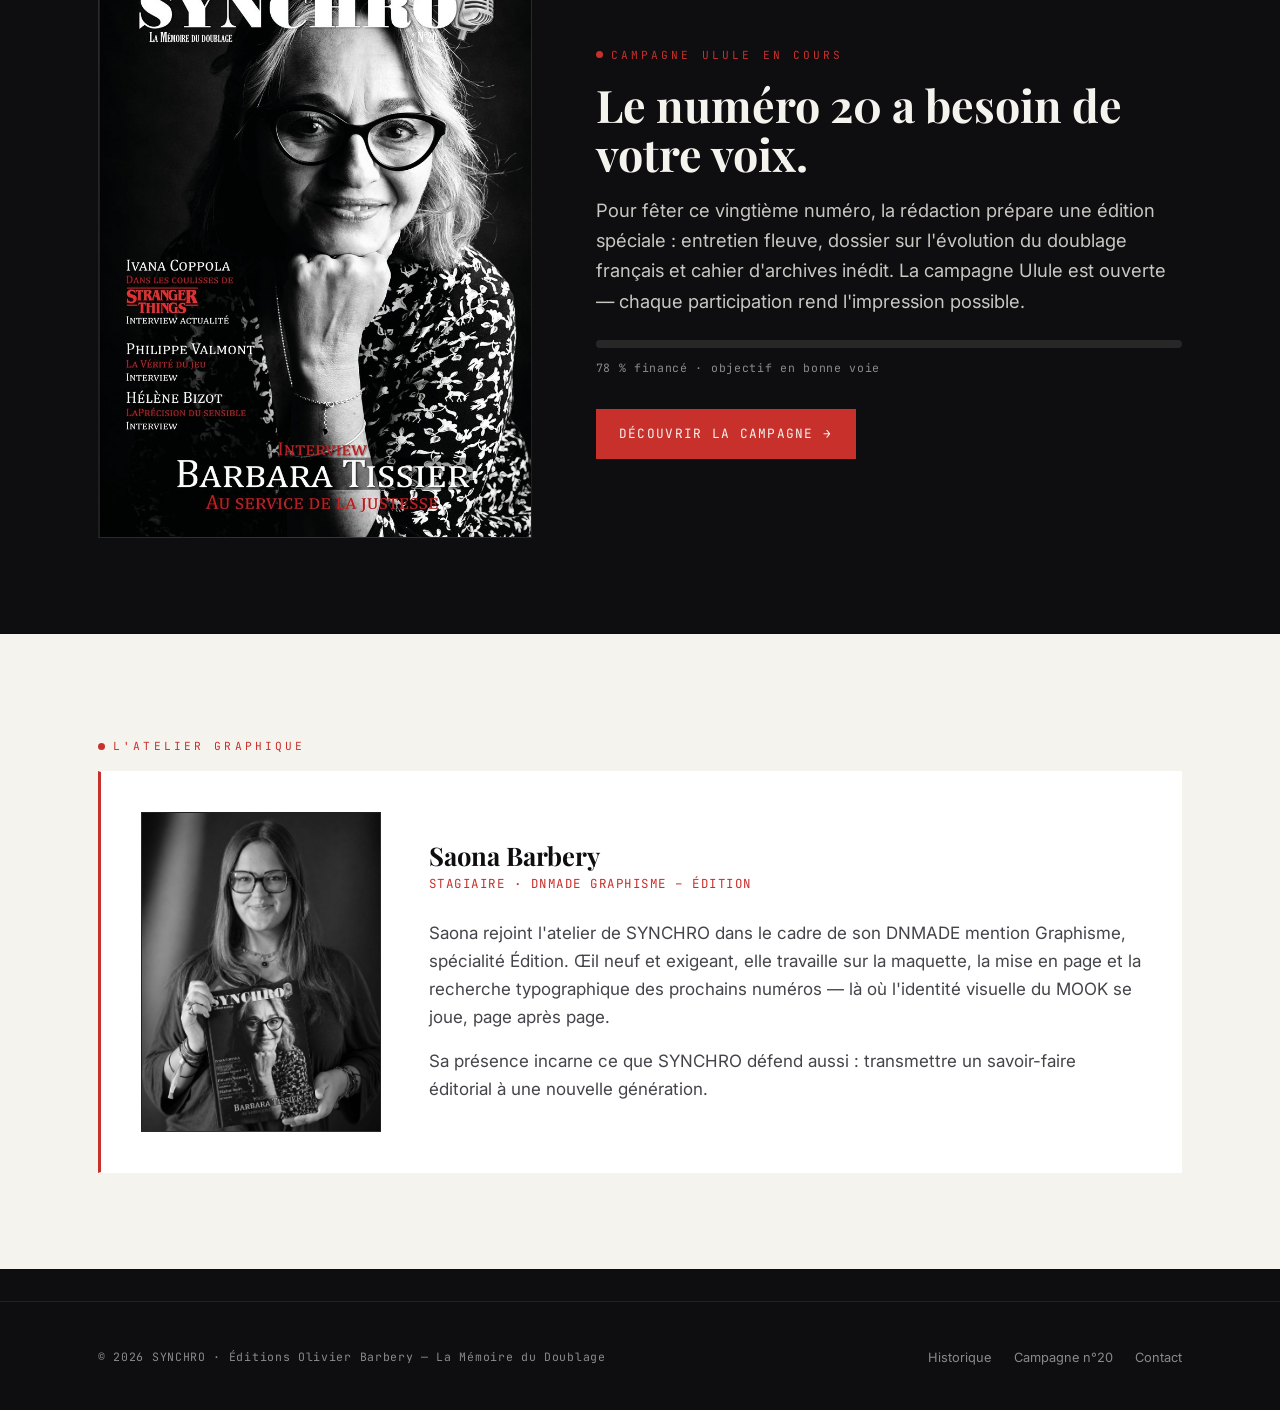
==== commit f8a6943b: "Update index.html" ====
--- a/index.html
+++ b/index.html
@@ -5,7 +5,699 @@
   <meta name="viewport" content="width=device-width, initial-scale=1.0" />
   <title>SYNCHRO — La Mémoire du Doublage | MOOK dirigé par Olivier Barbery</title>
   <meta name="description" content="SYNCHRO, le MOOK consacré à l'art du doublage et au cinéma. Dirigé par Olivier Barbery. Campagne Ulule en cours pour le numéro 20." />
-  <link rel="stylesheet" href="style.css" />
+  <style>
+/* ============================================================
+   SYNCHRO — La Mémoire du Doublage
+   Feuille de style partagée
+   Direction artistique : studio de doublage / cabine d'enregistrement
+   Palette : noir studio, papier crème, gris cabine, voyant "ON AIR"
+   ============================================================ */
+
+/* ---- Polices (Google Fonts, dépendance optionnelle) ---- */
+@import url('https://fonts.googleapis.com/css2?family=Playfair+Display:ital,wght@0,500;0,700;0,900;1,500&family=Inter:wght@300;400;500;600&family=JetBrains+Mono:wght@400;500&display=swap');
+
+/* ---- Variables de la charte graphique ---- */
+:root {
+  --noir:        #0E0E10;  /* noir studio, fond cabine            */
+  --noir-soft:   #18181B;  /* surfaces surélevées                 */
+  --papier:      #F5F3EE;  /* blanc cassé, papier du MOOK         */
+  --gris:        #8A8A8E;  /* gris cabine, texte secondaire       */
+  --gris-clair:  #C9C7C1;  /* séparateurs sur fond clair          */
+  --onair:       #C8302C;  /* voyant rouge "ON AIR" — accent unique */
+
+  --serif:  'Playfair Display', Georgia, serif;
+  --sans:   'Inter', -apple-system, BlinkMacSystemFont, sans-serif;
+  --mono:   'JetBrains Mono', 'Courier New', monospace;
+
+  --max:    1180px;
+  --gut:    clamp(1.25rem, 4vw, 3rem);
+}
+
+/* ---- Reset minimal ---- */
+*, *::before, *::after { box-sizing: border-box; margin: 0; padding: 0; }
+
+html { scroll-behavior: smooth; -webkit-text-size-adjust: 100%; }
+
+body {
+  font-family: var(--sans);
+  font-weight: 400;
+  color: var(--papier);
+  background: var(--noir);
+  line-height: 1.65;
+  font-size: 17px;
+  text-rendering: optimizeLegibility;
+  -webkit-font-smoothing: antialiased;
+}
+
+img { max-width: 100%; display: block; }
+a { color: inherit; text-decoration: none; }
+
+/* ============================================================
+   EN-TÊTE / NAVIGATION
+   ============================================================ */
+.site-header {
+  position: sticky;
+  top: 0;
+  z-index: 50;
+  background: rgba(14, 14, 16, 0.92);
+  backdrop-filter: blur(10px);
+  border-bottom: 1px solid rgba(255, 255, 255, 0.08);
+}
+
+.nav {
+  max-width: var(--max);
+  margin: 0 auto;
+  padding: 0.9rem var(--gut);
+  display: flex;
+  align-items: center;
+  justify-content: space-between;
+  gap: 1rem;
+}
+
+/* Logo : SYNCHRO + voyant micro */
+.brand {
+  display: flex;
+  align-items: center;
+  gap: 0.6rem;
+  flex-shrink: 0;
+}
+.brand-mark {
+  font-family: var(--serif);
+  font-weight: 900;
+  font-size: 1.5rem;
+  letter-spacing: 0.06em;
+  color: var(--papier);
+}
+.brand-mark .on {
+  /* point rouge = voyant micro ouvert */
+  color: var(--onair);
+}
+.brand-sub {
+  font-family: var(--mono);
+  font-size: 0.6rem;
+  letter-spacing: 0.22em;
+  text-transform: uppercase;
+  color: var(--gris);
+  display: block;
+  margin-top: -2px;
+}
+
+.nav-links {
+  display: flex;
+  align-items: center;
+  gap: 1.6rem;
+  list-style: none;
+  flex-wrap: wrap;
+}
+.nav-links a {
+  font-size: 0.82rem;
+  letter-spacing: 0.04em;
+  color: var(--gris);
+  transition: color 0.2s ease;
+  position: relative;
+  padding: 0.2rem 0;
+}
+.nav-links a:hover,
+.nav-links a:focus-visible,
+.nav-links a[aria-current="page"] {
+  color: var(--papier);
+}
+.nav-links a[aria-current="page"]::after {
+  content: "";
+  position: absolute;
+  left: 0; right: 0; bottom: -3px;
+  height: 2px;
+  background: var(--onair);
+}
+
+/* Bouton menu mobile (case à cocher CSS, aucune dépendance JS) */
+.nav-toggle { display: none; }
+.nav-burger {
+  display: none;
+  cursor: pointer;
+  font-family: var(--mono);
+  font-size: 0.75rem;
+  letter-spacing: 0.12em;
+  color: var(--papier);
+  border: 1px solid rgba(255,255,255,0.2);
+  padding: 0.4rem 0.7rem;
+}
+
+/* ============================================================
+   STRUCTURE GÉNÉRALE
+   ============================================================ */
+.wrap { max-width: var(--max); margin: 0 auto; padding: 0 var(--gut); }
+
+section { padding: clamp(3rem, 8vw, 6rem) 0; }
+
+/* Surtitre signalétique (eyebrow) */
+.eyebrow {
+  font-family: var(--mono);
+  font-size: 0.7rem;
+  letter-spacing: 0.28em;
+  text-transform: uppercase;
+  color: var(--onair);
+  display: inline-flex;
+  align-items: center;
+  gap: 0.5rem;
+  margin-bottom: 1rem;
+}
+.eyebrow::before {
+  content: "";
+  width: 7px; height: 7px;
+  border-radius: 50%;
+  background: var(--onair);
+  box-shadow: 0 0 0 0 rgba(200,48,44,0.6);
+  animation: pulse 2.4s infinite;
+}
+@keyframes pulse {
+  0%   { box-shadow: 0 0 0 0 rgba(200,48,44,0.55); }
+  70%  { box-shadow: 0 0 0 8px rgba(200,48,44,0); }
+  100% { box-shadow: 0 0 0 0 rgba(200,48,44,0); }
+}
+
+h1, h2, h3 { font-family: var(--serif); font-weight: 700; line-height: 1.1; }
+h1 { font-size: clamp(2.4rem, 6vw, 4.4rem); font-weight: 900; letter-spacing: -0.01em; }
+h2 { font-size: clamp(1.8rem, 4vw, 2.8rem); }
+h3 { font-size: 1.3rem; }
+
+.lead { font-size: 1.15rem; color: var(--gris-clair); max-width: 60ch; }
+p + p { margin-top: 1rem; }
+
+/* ============================================================
+   HÉRO (page d'accueil)
+   ============================================================ */
+.hero {
+  position: relative;
+  padding: clamp(4rem, 10vw, 7rem) 0 clamp(3rem, 6vw, 5rem);
+  overflow: hidden;
+}
+/* Forme d'onde sonore en fond (waveform) */
+.hero::after {
+  content: "";
+  position: absolute;
+  inset: 0;
+  background-image: repeating-linear-gradient(
+    90deg,
+    rgba(255,255,255,0.035) 0 2px,
+    transparent 2px 9px
+  );
+  -webkit-mask-image: radial-gradient(ellipse 70% 60% at 50% 50%, #000 30%, transparent 75%);
+          mask-image: radial-gradient(ellipse 70% 60% at 50% 50%, #000 30%, transparent 75%);
+  pointer-events: none;
+}
+.hero-grid {
+  position: relative;
+  z-index: 1;
+  display: grid;
+  grid-template-columns: 1.15fr 0.85fr;
+  gap: clamp(2rem, 5vw, 4rem);
+  align-items: center;
+}
+.hero h1 { margin-bottom: 1.2rem; }
+.hero h1 em { font-style: italic; color: var(--gris-clair); font-weight: 500; }
+.hero-cta { margin-top: 2rem; display: flex; gap: 1rem; flex-wrap: wrap; }
+
+/* ============================================================
+   BOUTONS
+   ============================================================ */
+.btn {
+  display: inline-flex;
+  align-items: center;
+  gap: 0.55rem;
+  font-family: var(--mono);
+  font-size: 0.8rem;
+  letter-spacing: 0.1em;
+  text-transform: uppercase;
+  padding: 0.85rem 1.4rem;
+  border: 1px solid transparent;
+  transition: all 0.2s ease;
+  cursor: pointer;
+}
+.btn-primary { background: var(--onair); color: var(--papier); }
+.btn-primary:hover, .btn-primary:focus-visible {
+  background: #a8211d; transform: translateY(-2px);
+}
+.btn-ghost { border-color: rgba(255,255,255,0.25); color: var(--papier); }
+.btn-ghost:hover, .btn-ghost:focus-visible { border-color: var(--papier); }
+
+/* ============================================================
+   PLACEHOLDER VISUEL "COUVERTURE / PORTRAIT"
+   (cabine sombre + voyant — aucune image externe requise)
+   ============================================================ */
+.ph {
+  position: relative;
+  background:
+    radial-gradient(120% 80% at 50% 0%, #26262b 0%, #131316 55%, #0c0c0e 100%);
+  border: 1px solid rgba(255,255,255,0.08);
+  display: flex;
+  align-items: center;
+  justify-content: center;
+  text-align: center;
+  overflow: hidden;
+  color: var(--gris);
+}
+.ph::before { /* lignes de waveform discrètes */
+  content: "";
+  position: absolute; left: 0; right: 0; bottom: 0; height: 40%;
+  background: repeating-linear-gradient(90deg,
+    rgba(255,255,255,0.06) 0 2px, transparent 2px 7px);
+  -webkit-mask-image: linear-gradient(transparent, #000);
+          mask-image: linear-gradient(transparent, #000);
+}
+.ph-label {
+  position: relative;
+  z-index: 1;
+  font-family: var(--mono);
+  font-size: 0.7rem;
+  letter-spacing: 0.18em;
+  text-transform: uppercase;
+  padding: 1rem;
+}
+.ph-cover { aspect-ratio: 3 / 4; }
+.ph-cover .ph-title {
+  font-family: var(--serif);
+  font-weight: 900;
+  font-size: 1.6rem;
+  letter-spacing: 0.08em;
+  color: var(--papier);
+}
+
+/* Couverture hero stylisée */
+.cover-hero {
+  aspect-ratio: 3 / 4;
+  width: 100%;
+  max-width: 360px;
+  margin: 0 auto;
+  box-shadow: 0 30px 70px rgba(0,0,0,0.6);
+  display: flex;
+  flex-direction: column;
+  justify-content: space-between;
+  padding: 1.5rem;
+  background:
+    radial-gradient(130% 70% at 50% 18%, #2c2c31 0%, #161619 60%, #0d0d0f 100%);
+  border: 1px solid rgba(255,255,255,0.1);
+}
+.cover-hero .ch-top {
+  display: flex; justify-content: space-between; align-items: flex-start;
+  font-family: var(--serif); font-weight: 900; letter-spacing: 0.06em;
+  font-size: 1.5rem;
+}
+.cover-hero .ch-num { font-family: var(--mono); font-size: 0.7rem; color: var(--onair); }
+.cover-hero .ch-bottom { text-align: center; }
+.cover-hero .ch-name {
+  font-family: var(--serif); font-style: italic; font-size: 1.8rem; color: var(--papier);
+}
+.cover-hero .ch-tag { font-family: var(--mono); font-size: 0.62rem; letter-spacing: 0.2em; color: var(--gris); text-transform: uppercase; }
+
+/* ============================================================
+   SECTIONS SUR FOND CLAIR
+   ============================================================ */
+.invert { background: var(--papier); color: var(--noir); }
+.invert h1, .invert h2, .invert h3 { color: var(--noir); }
+.invert .lead { color: #44444a; }
+.invert .eyebrow { color: var(--onair); }
+
+/* ============================================================
+   GRILLE DES NUMÉROS (historique)
+   ============================================================ */
+.issues {
+  display: grid;
+  grid-template-columns: repeat(auto-fill, minmax(230px, 1fr));
+  gap: 1.6rem;
+}
+.issue {
+  background: var(--noir-soft);
+  border: 1px solid rgba(255,255,255,0.07);
+  transition: transform 0.2s ease, border-color 0.2s ease;
+  display: flex; flex-direction: column;
+}
+.issue:hover { transform: translateY(-4px); border-color: rgba(200,48,44,0.5); }
+.issue .ph-cover { border: none; border-bottom: 1px solid rgba(255,255,255,0.07); }
+.issue-body { padding: 1.1rem 1.2rem 1.3rem; flex: 1; display: flex; flex-direction: column; }
+.issue-meta {
+  font-family: var(--mono); font-size: 0.68rem; letter-spacing: 0.1em;
+  color: var(--onair); text-transform: uppercase; margin-bottom: 0.4rem;
+}
+.issue-title { font-family: var(--serif); font-size: 1.25rem; font-weight: 700; margin-bottom: 0.5rem; }
+.issue-pitch { font-size: 0.9rem; color: var(--gris-clair); flex: 1; }
+.issue-link {
+  font-family: var(--mono); font-size: 0.72rem; letter-spacing: 0.08em;
+  color: var(--gris); margin-top: 1rem; display: inline-flex; align-items: center; gap: 0.4rem;
+  text-transform: uppercase;
+}
+.issue-link:hover { color: var(--onair); }
+
+/* ============================================================
+   PORTRAIT / FICHE PERSONNE
+   ============================================================ */
+.profile {
+  display: grid;
+  grid-template-columns: 0.85fr 1.15fr;
+  gap: clamp(2rem, 5vw, 4rem);
+  align-items: start;
+}
+.profile .ph { aspect-ratio: 4 / 5; }
+.profile-name { margin-bottom: 0.3rem; }
+.profile-role {
+  font-family: var(--mono); font-size: 0.78rem; letter-spacing: 0.12em;
+  text-transform: uppercase; color: var(--onair); margin-bottom: 1.5rem;
+}
+
+/* Encart Saona */
+.spotlight {
+  display: grid;
+  grid-template-columns: 240px 1fr;   /* colonne photo à largeur fixe, maîtrisée */
+  gap: clamp(1.5rem, 4vw, 3rem);
+  align-items: center;
+  background: var(--noir-soft);
+  border: 1px solid rgba(255,255,255,0.08);
+  border-left: 3px solid var(--onair);
+  padding: clamp(1.5rem, 4vw, 2.5rem);
+}
+.spotlight .ph {
+  aspect-ratio: 3 / 4;
+  width: 100%;
+  max-width: 240px;       /* la photo ne dépasse jamais cette largeur */
+  max-height: 340px;      /* ni cette hauteur */
+  margin: 0 auto;
+}
+
+/* ============================================================
+   CAMPAGNE — barre de progression
+   ============================================================ */
+.campaign {
+  display: grid;
+  grid-template-columns: 0.85fr 1.15fr;
+  gap: clamp(2rem, 5vw, 4rem);
+  align-items: center;
+}
+.stats { display: flex; gap: 2rem; flex-wrap: wrap; margin: 1.8rem 0; }
+.stat .num { font-family: var(--serif); font-size: 2.2rem; font-weight: 900; color: var(--papier); }
+.stat .lbl { font-family: var(--mono); font-size: 0.66rem; letter-spacing: 0.14em; text-transform: uppercase; color: var(--gris); }
+.progress {
+  height: 8px; background: rgba(255,255,255,0.1); border-radius: 4px; overflow: hidden; margin: 1.5rem 0 0.6rem;
+}
+.progress > span { display: block; height: 100%; width: 0; background: var(--onair); transition: width 0.8s ease; }
+.progress-note { font-family: var(--mono); font-size: 0.72rem; color: var(--gris); letter-spacing: 0.06em; }
+
+/* ============================================================
+   CONTACT
+   ============================================================ */
+.contact-grid { display: grid; grid-template-columns: 0.8fr 1.2fr; gap: clamp(2rem, 5vw, 4rem); align-items: start; }
+.contact-grid .ph { aspect-ratio: 4 / 5; }
+.contact-info { list-style: none; display: flex; flex-direction: column; gap: 1rem; margin-bottom: 2rem; }
+.contact-info li { display: flex; gap: 0.8rem; align-items: baseline; }
+.contact-info .k {
+  font-family: var(--mono); font-size: 0.68rem; letter-spacing: 0.12em; text-transform: uppercase;
+  color: var(--onair); min-width: 92px;
+}
+.contact-info a:hover { color: var(--onair); }
+
+form { display: grid; gap: 1.1rem; }
+.field { display: grid; gap: 0.4rem; }
+.field label { font-family: var(--mono); font-size: 0.7rem; letter-spacing: 0.1em; text-transform: uppercase; color: var(--gris); }
+.field input, .field textarea {
+  background: var(--noir-soft);
+  border: 1px solid rgba(255,255,255,0.15);
+  color: var(--papier);
+  font-family: var(--sans); font-size: 0.95rem;
+  padding: 0.8rem 0.9rem;
+}
+.field input:focus, .field textarea:focus { outline: 2px solid var(--onair); outline-offset: 1px; border-color: transparent; }
+.field textarea { resize: vertical; min-height: 130px; }
+
+/* ============================================================
+   PIED DE PAGE
+   ============================================================ */
+.site-footer {
+  border-top: 1px solid rgba(255,255,255,0.08);
+  padding: 2.5rem 0;
+  margin-top: 2rem;
+}
+.footer-grid { display: flex; justify-content: space-between; align-items: center; flex-wrap: wrap; gap: 1rem; }
+.footer-grid p { font-family: var(--mono); font-size: 0.72rem; letter-spacing: 0.06em; color: var(--gris); }
+.footer-links { display: flex; gap: 1.4rem; list-style: none; }
+.footer-links a { font-size: 0.8rem; color: var(--gris); }
+.footer-links a:hover { color: var(--papier); }
+
+/* ============================================================
+   RESPONSIVE
+   ============================================================ */
+@media (max-width: 860px) {
+  .hero-grid, .profile, .campaign, .contact-grid, .spotlight { grid-template-columns: 1fr; }
+  .profile .ph, .contact-grid .ph { max-width: 340px; }
+  .spotlight { text-align: center; }
+  .spotlight .ph { max-width: 200px; max-height: 280px; }
+  .nav-burger { display: inline-block; }
+  .nav-links {
+    flex-direction: column;
+    align-items: flex-start;
+    width: 100%;
+    gap: 0.6rem;
+    max-height: 0;
+    overflow: hidden;
+    transition: max-height 0.3s ease, padding 0.3s ease;
+    padding: 0;
+  }
+  .nav-toggle:checked ~ .nav-links { max-height: 360px; padding-top: 1rem; }
+  .nav { flex-wrap: wrap; }
+}
+
+/* ---- Accessibilité : mouvement réduit ---- */
+@media (prefers-reduced-motion: reduce) {
+  * { animation: none !important; transition: none !important; scroll-behavior: auto !important; }
+}
+
+/* ---- Focus visible global ---- */
+a:focus-visible, button:focus-visible, input:focus-visible, textarea:focus-visible {
+  outline: 2px solid var(--onair); outline-offset: 2px;
+}
+
+/* ============================================================
+   PHOTOS INTÉGRÉES (remplissent les placeholders proprement)
+   ============================================================ */
+.ph > img.ph-photo,
+.cover-hero img.ph-photo {
+  position: absolute;
+  inset: 0;
+  width: 100%;
+  height: 100%;
+  object-fit: cover;
+  z-index: 0;
+}
+.ph { position: relative; }
+.cover-hero { position: relative; }
+/* sur la couverture héro, garder le texte au-dessus de la photo */
+.cover-hero .ch-top, .cover-hero .ch-bottom { position: relative; z-index: 1; }
+/* léger voile pour lisibilité du texte par-dessus une photo */
+.cover-hero.has-photo::after {
+  content:""; position:absolute; inset:0; z-index:0;
+  background: linear-gradient(to bottom, rgba(0,0,0,.15), rgba(0,0,0,.65));
+}
+
+/* ============================================================
+   COUVERTURE RÉELLE (image fournie) — cadre + ombre éditoriale
+   ============================================================ */
+.cover-real {
+  width: 100%;
+  max-width: 360px;
+  margin: 0 auto;
+  box-shadow: 0 30px 70px rgba(0,0,0,0.6);
+  border: 1px solid rgba(255,255,255,0.1);
+  background: var(--noir);
+}
+.cover-real img {
+  width: 100%;
+  height: auto;
+  display: block;
+}
+
+/* ============================================================
+   HISTORIQUE — bandeau RUPTURE + sommaire des numéros
+   ============================================================ */
+.issue { position: relative; overflow: hidden; }
+.issue .ph-cover { position: relative; overflow: hidden; }
+
+/* Bandeau rouge en biais dans l'angle haut-droit */
+.ribbon {
+  position: absolute;
+  top: 14px; right: -42px;
+  z-index: 3;
+  transform: rotate(45deg);
+  background: var(--onair);
+  color: #fff;
+  font-family: var(--mono);
+  font-size: 0.62rem;
+  font-weight: 700;
+  letter-spacing: 0.16em;
+  text-transform: uppercase;
+  padding: 5px 52px;
+  text-align: center;
+  box-shadow: 0 4px 12px rgba(0,0,0,0.45);
+  pointer-events: none;
+}
+
+/* Carte n°20 en campagne : liseré rouge */
+.issue.is-campagne { border-color: rgba(200,48,44,0.6); }
+
+/* Sommaire du numéro */
+.issue-summary {
+  margin-top: 0.7rem;
+  padding-top: 0.7rem;
+  border-top: 1px solid rgba(255,255,255,0.08);
+  list-style: none;
+}
+.issue-summary li {
+  font-size: 0.78rem;
+  color: var(--gris-clair);
+  line-height: 1.35;
+  margin-bottom: 0.3rem;
+  padding-left: 0.8rem;
+  position: relative;
+}
+.issue-summary li::before {
+  content: "—";
+  position: absolute; left: 0;
+  color: var(--onair);
+}
+.issue-summary-label {
+  font-family: var(--mono);
+  font-size: 0.6rem;
+  letter-spacing: 0.12em;
+  text-transform: uppercase;
+  color: var(--gris);
+  display: block;
+  margin-bottom: 0.45rem;
+}
+
+/* ============================================================
+   HISTORIQUE — prix, bouton commander, modale
+   ============================================================ */
+.issue-buy {
+  margin-top: 1rem;
+  display: flex;
+  align-items: center;
+  justify-content: space-between;
+  gap: 0.8rem;
+  flex-wrap: wrap;
+}
+.issue-price {
+  font-family: var(--serif);
+  font-size: 1.35rem;
+  font-weight: 700;
+  color: var(--papier);
+}
+.issue-price small {
+  font-family: var(--mono);
+  font-size: 0.6rem;
+  letter-spacing: 0.12em;
+  text-transform: uppercase;
+  color: var(--gris);
+  display: block;
+  margin-top: 0.1rem;
+  font-weight: 400;
+}
+.btn-order {
+  font-family: var(--mono);
+  font-size: 0.72rem;
+  letter-spacing: 0.08em;
+  text-transform: uppercase;
+  color: #fff;
+  background: var(--onair);
+  border: none;
+  padding: 0.6rem 1.1rem;
+  cursor: pointer;
+  transition: background 0.2s ease, transform 0.15s ease;
+}
+.btn-order:hover { background: #a8231f; transform: translateY(-2px); }
+.issue-status-note {
+  font-family: var(--mono);
+  font-size: 0.66rem;
+  letter-spacing: 0.1em;
+  text-transform: uppercase;
+  color: var(--gris);
+  margin-top: 1rem;
+}
+
+/* Modale commande */
+.modal-overlay {
+  position: fixed;
+  inset: 0;
+  z-index: 1000;
+  background: rgba(5,5,7,0.82);
+  backdrop-filter: blur(3px);
+  display: none;
+  align-items: center;
+  justify-content: center;
+  padding: 1.5rem;
+}
+.modal-overlay.is-open { display: flex; }
+.modal-box {
+  background: var(--noir-soft);
+  border: 1px solid rgba(255,255,255,0.12);
+  max-width: 520px;
+  width: 100%;
+  padding: 2.4rem 2.2rem 2rem;
+  position: relative;
+  box-shadow: 0 40px 90px rgba(0,0,0,0.7);
+}
+.modal-box .eyebrow { color: var(--onair); }
+.modal-title {
+  font-family: var(--serif);
+  font-size: 1.5rem;
+  font-weight: 700;
+  margin: 0.5rem 0 1rem;
+}
+.modal-text {
+  font-size: 0.95rem;
+  color: var(--gris-clair);
+  line-height: 1.6;
+  margin-bottom: 1.8rem;
+}
+.modal-actions { display: flex; gap: 0.8rem; flex-wrap: wrap; }
+.modal-cta {
+  font-family: var(--mono);
+  font-size: 0.74rem;
+  letter-spacing: 0.08em;
+  text-transform: uppercase;
+  color: #fff;
+  background: var(--onair);
+  border: none;
+  padding: 0.8rem 1.4rem;
+  cursor: pointer;
+  text-decoration: none;
+  display: inline-flex;
+  align-items: center;
+  transition: background 0.2s ease;
+}
+.modal-cta:hover { background: #a8231f; }
+.modal-close {
+  position: absolute;
+  top: 0.9rem; right: 1.1rem;
+  background: none;
+  border: none;
+  color: var(--gris);
+  font-size: 1.6rem;
+  line-height: 1;
+  cursor: pointer;
+  font-family: var(--sans);
+}
+.modal-close:hover { color: var(--papier); }
+.modal-dismiss {
+  font-family: var(--mono);
+  font-size: 0.74rem;
+  letter-spacing: 0.08em;
+  text-transform: uppercase;
+  color: var(--gris);
+  background: none;
+  border: 1px solid rgba(255,255,255,0.18);
+  padding: 0.8rem 1.4rem;
+  cursor: pointer;
+}
+.modal-dismiss:hover { color: var(--papier); border-color: rgba(255,255,255,0.35); }
+
+</style>
 </head>
 <body>
 
@@ -52,16 +744,8 @@
           <!-- PLACEHOLDER COUVERTURE N°20 :
                Portrait noir & blanc d'un·e comédien·ne de doublage en cabine,
                regard caméra, fond sombre. Bandeau titre SYNCHRO + micro de studio. -->
-          <div class="cover-hero" role="img" aria-label="Couverture du numéro 20 de Synchro : grand portrait en noir et blanc d'une comédienne de doublage">
-            <div class="ch-top">
-              <span>SYNCHR<span style="color:var(--onair)">O</span></span>
-              <span class="ch-num">N°20</span>
-            </div>
-            <div class="ch-bottom">
-              <p class="ch-tag">Interview</p>
-              <p class="ch-name">La justesse</p>
-              <p class="ch-tag" style="margin-top:.4rem">au service du sensible</p>
-            </div>
+          <div class="cover-real" role="img" aria-label="Couverture du numéro 20 de Synchro : Barbara Tissier, au service de la justesse">
+            <img src="[data-uri]" alt="Couverture du magazine Synchro numéro 20, interview de Barbara Tissier" />
           </div>
         </div>
       </div>
@@ -88,7 +772,7 @@
         <div>
           <!-- PLACEHOLDER : couverture réduite du n°20 -->
           <div class="ph ph-cover" role="img" aria-label="Couverture du numéro 20, miniature">
-            <span class="ph-title">SYNCHRO N°20</span>
+            <img class="ph-photo" src="[data-uri]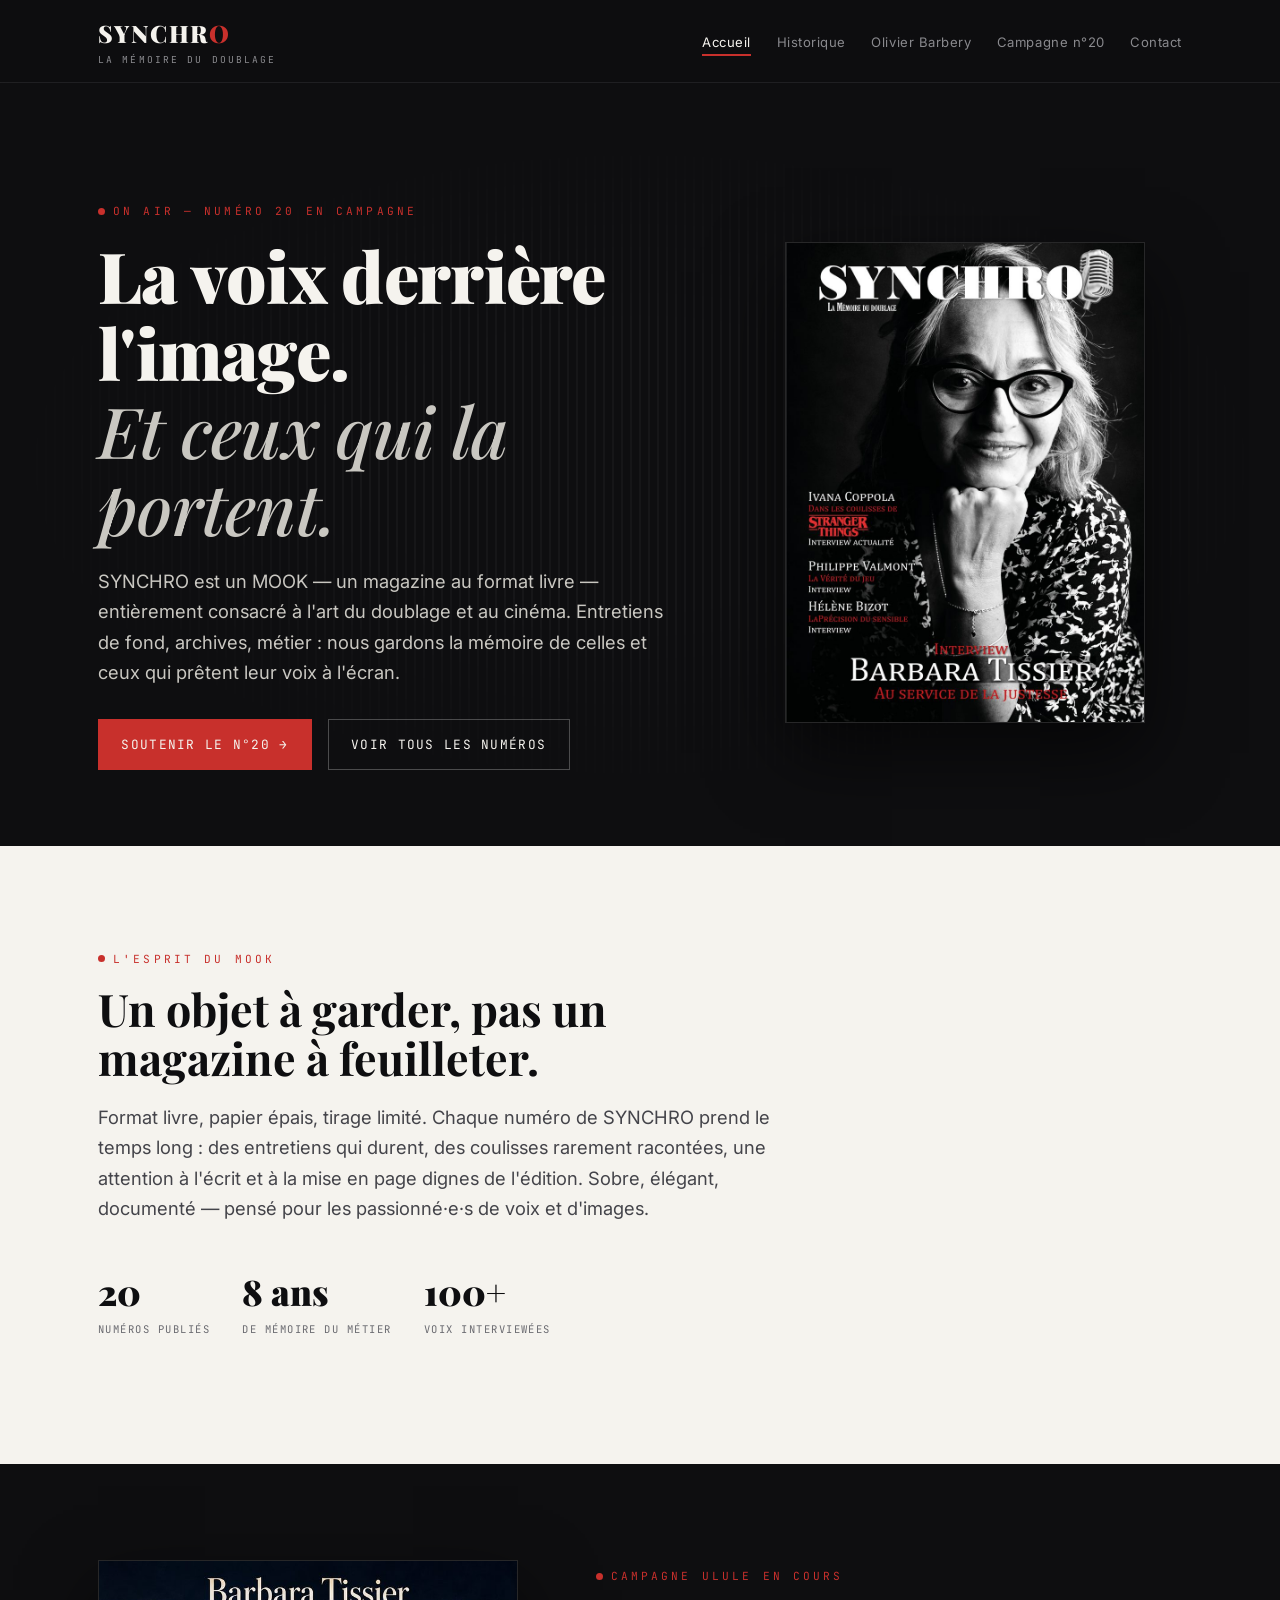
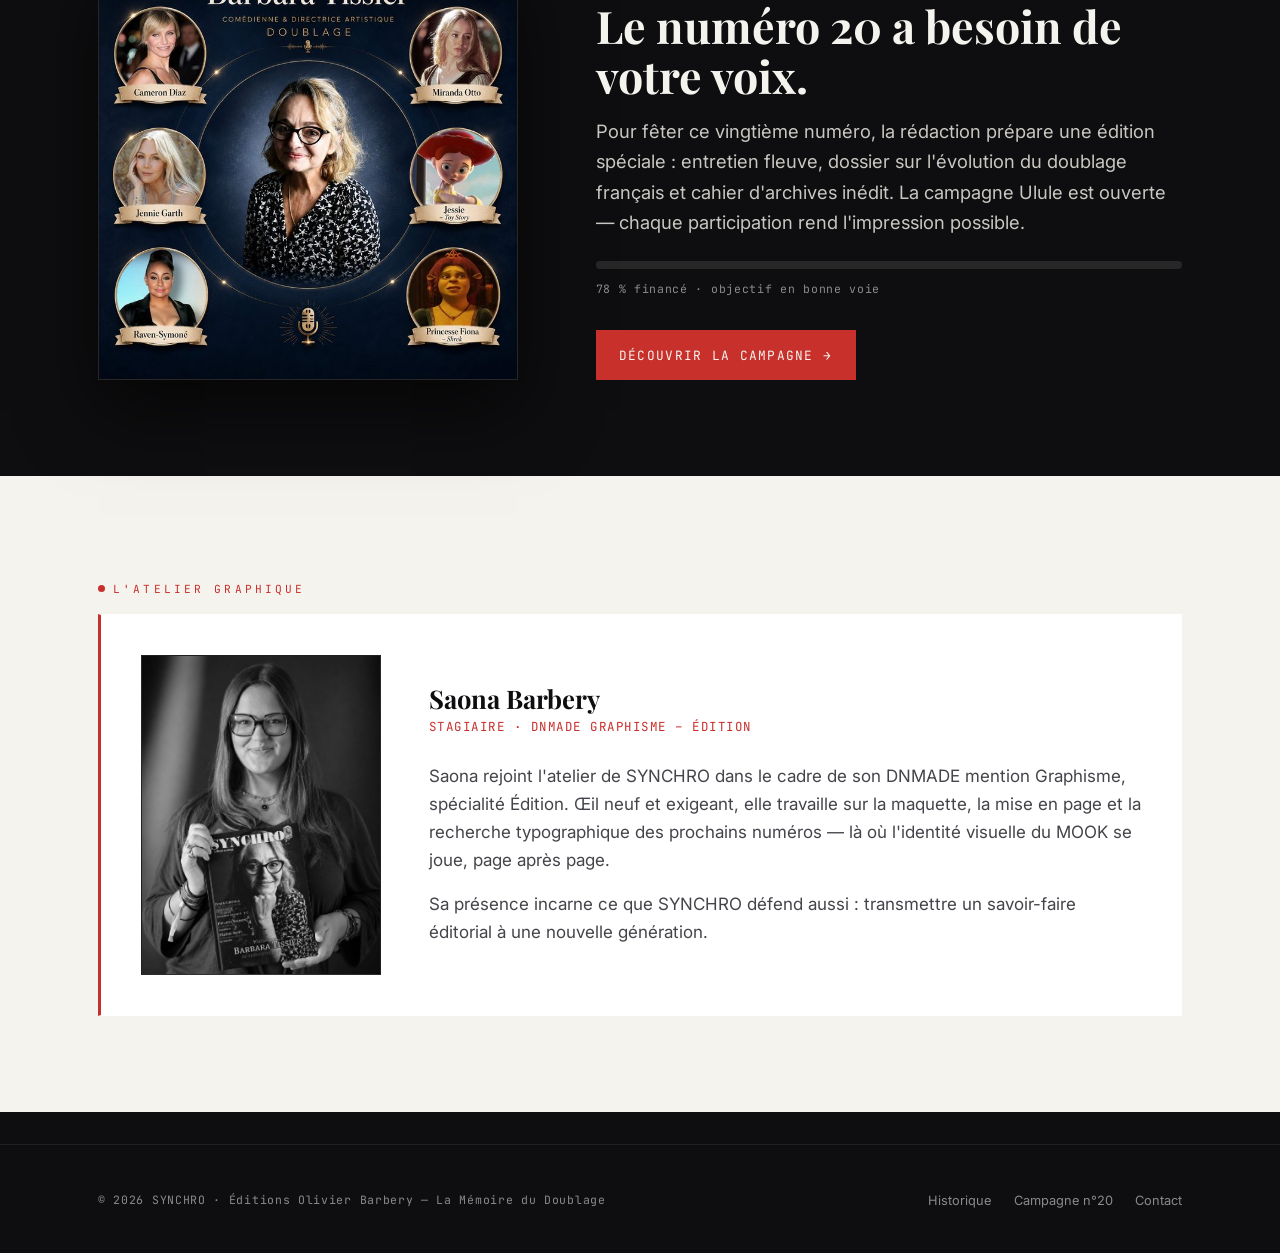
==== commit f53e4caa: "Update index.html" ====
--- a/index.html
+++ b/index.html
@@ -697,6 +697,63 @@
 }
 .modal-dismiss:hover { color: var(--papier); border-color: rgba(255,255,255,0.35); }
 
+/* ============================================================
+   VISUELS INVITÉS (cartes carrées doublages emblématiques)
+   ============================================================ */
+.guest-feature {
+  margin: 0;
+  max-width: 420px;
+  border: 1px solid rgba(255,255,255,0.1);
+  box-shadow: 0 30px 70px rgba(0,0,0,0.6);
+  background: var(--noir);
+  line-height: 0;
+}
+.guest-feature img {
+  width: 100%;
+  height: auto;
+  display: block;
+}
+
+/* Galerie des invités du numéro (page campagne) */
+.guests-section { margin-top: 1rem; }
+.guests-grid {
+  display: grid;
+  grid-template-columns: repeat(auto-fit, minmax(240px, 1fr));
+  gap: 1.6rem;
+  margin-top: 1.8rem;
+}
+.guest-card {
+  background: var(--noir-soft);
+  border: 1px solid rgba(255,255,255,0.08);
+  overflow: hidden;
+  transition: transform 0.2s ease, border-color 0.2s ease;
+}
+.guest-card:hover { transform: translateY(-4px); border-color: rgba(200,48,44,0.5); }
+.guest-card img { width: 100%; height: auto; display: block; }
+.guest-card figcaption {
+  padding: 1rem 1.1rem 1.2rem;
+}
+.guest-card .gc-name {
+  font-family: var(--serif);
+  font-size: 1.15rem;
+  font-weight: 700;
+  margin-bottom: 0.25rem;
+}
+.guest-card .gc-role {
+  font-size: 0.85rem;
+  color: var(--gris-clair);
+  line-height: 1.4;
+}
+.guest-card .gc-tag {
+  font-family: var(--mono);
+  font-size: 0.62rem;
+  letter-spacing: 0.12em;
+  text-transform: uppercase;
+  color: var(--onair);
+  display: block;
+  margin-bottom: 0.5rem;
+}
+
 </style>
 </head>
 <body>
@@ -770,10 +827,10 @@
     <section>
       <div class="wrap campaign">
         <div>
-          <!-- PLACEHOLDER : couverture réduite du n°20 -->
-          <div class="ph ph-cover" role="img" aria-label="Couverture du numéro 20, miniature">
-            <img class="ph-photo" src="[data-uri]" alt="Couverture du magazine Synchro numéro 20, interview de Barbara Tissier" />
-          </div>
+          <!-- Visuel "Barbara Tissier" (doublages emblématiques) -->
+          <figure class="guest-feature">
+            <img src="[data-uri]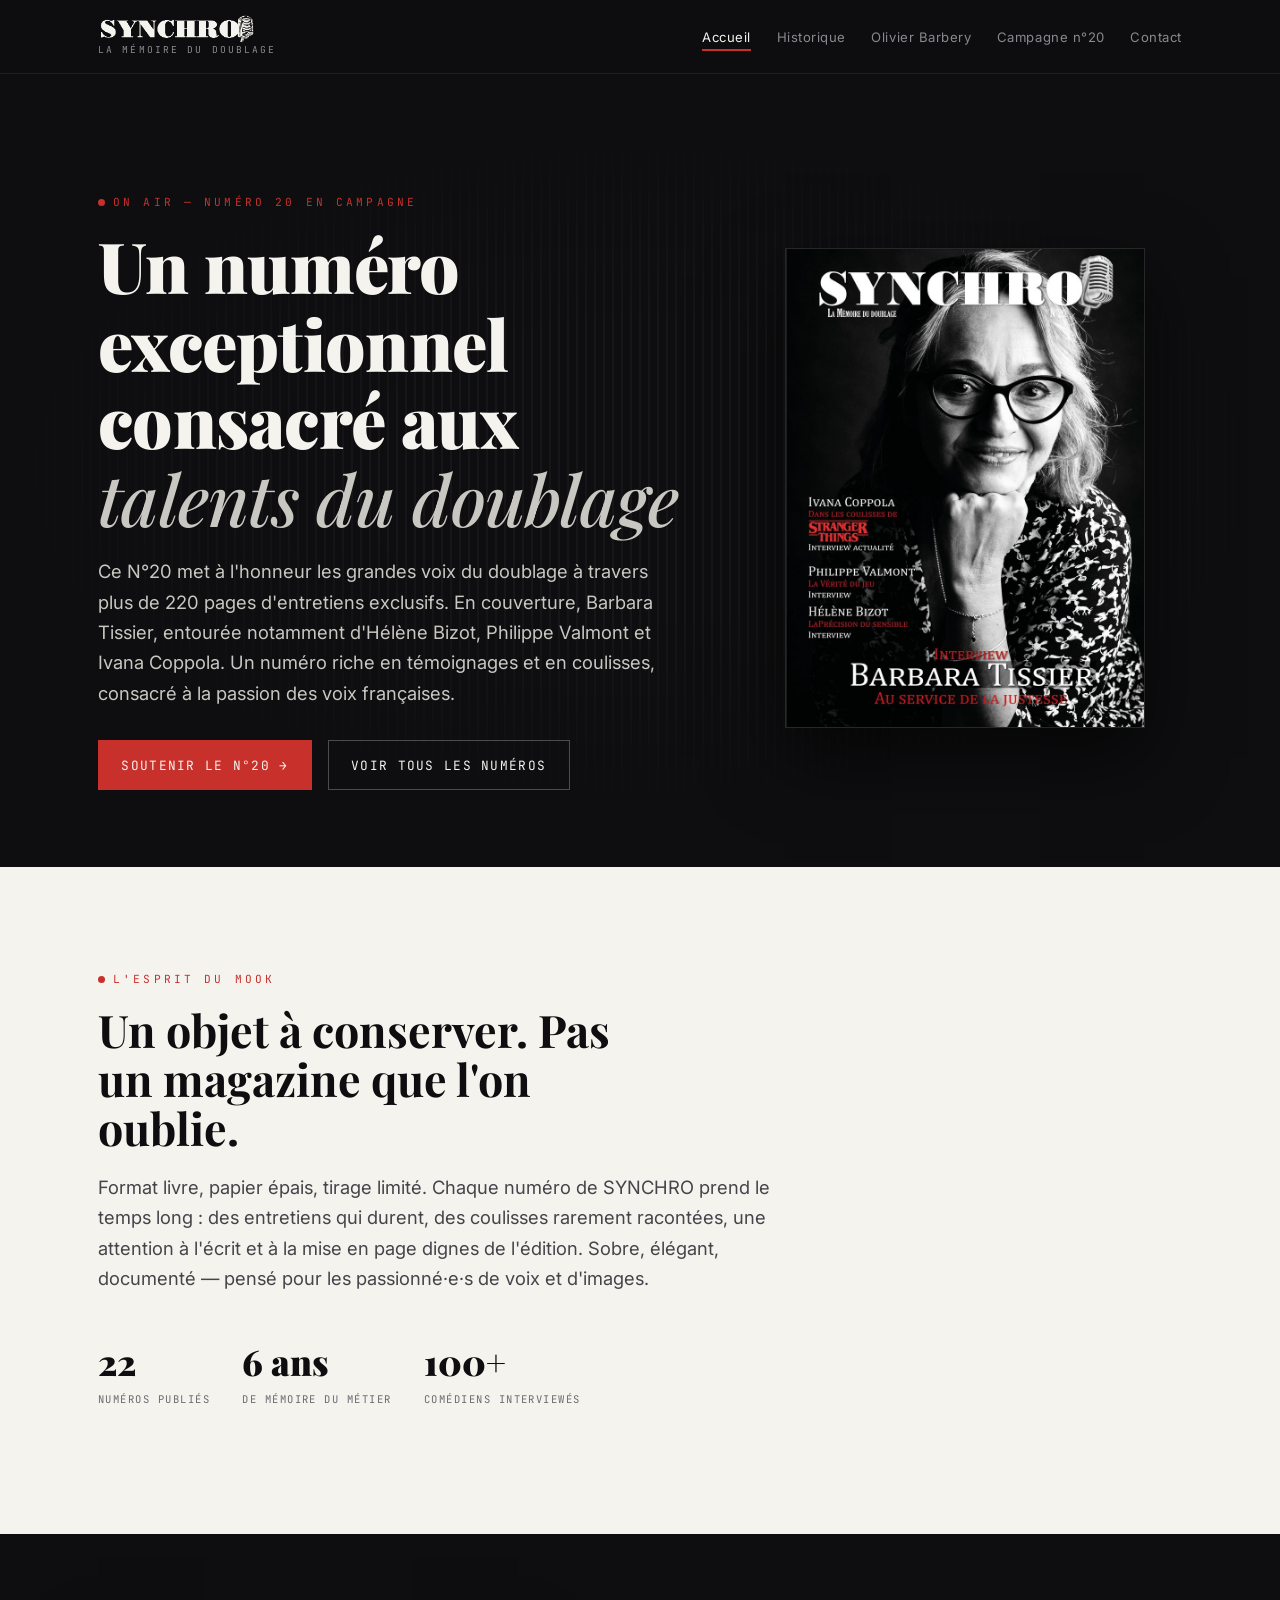
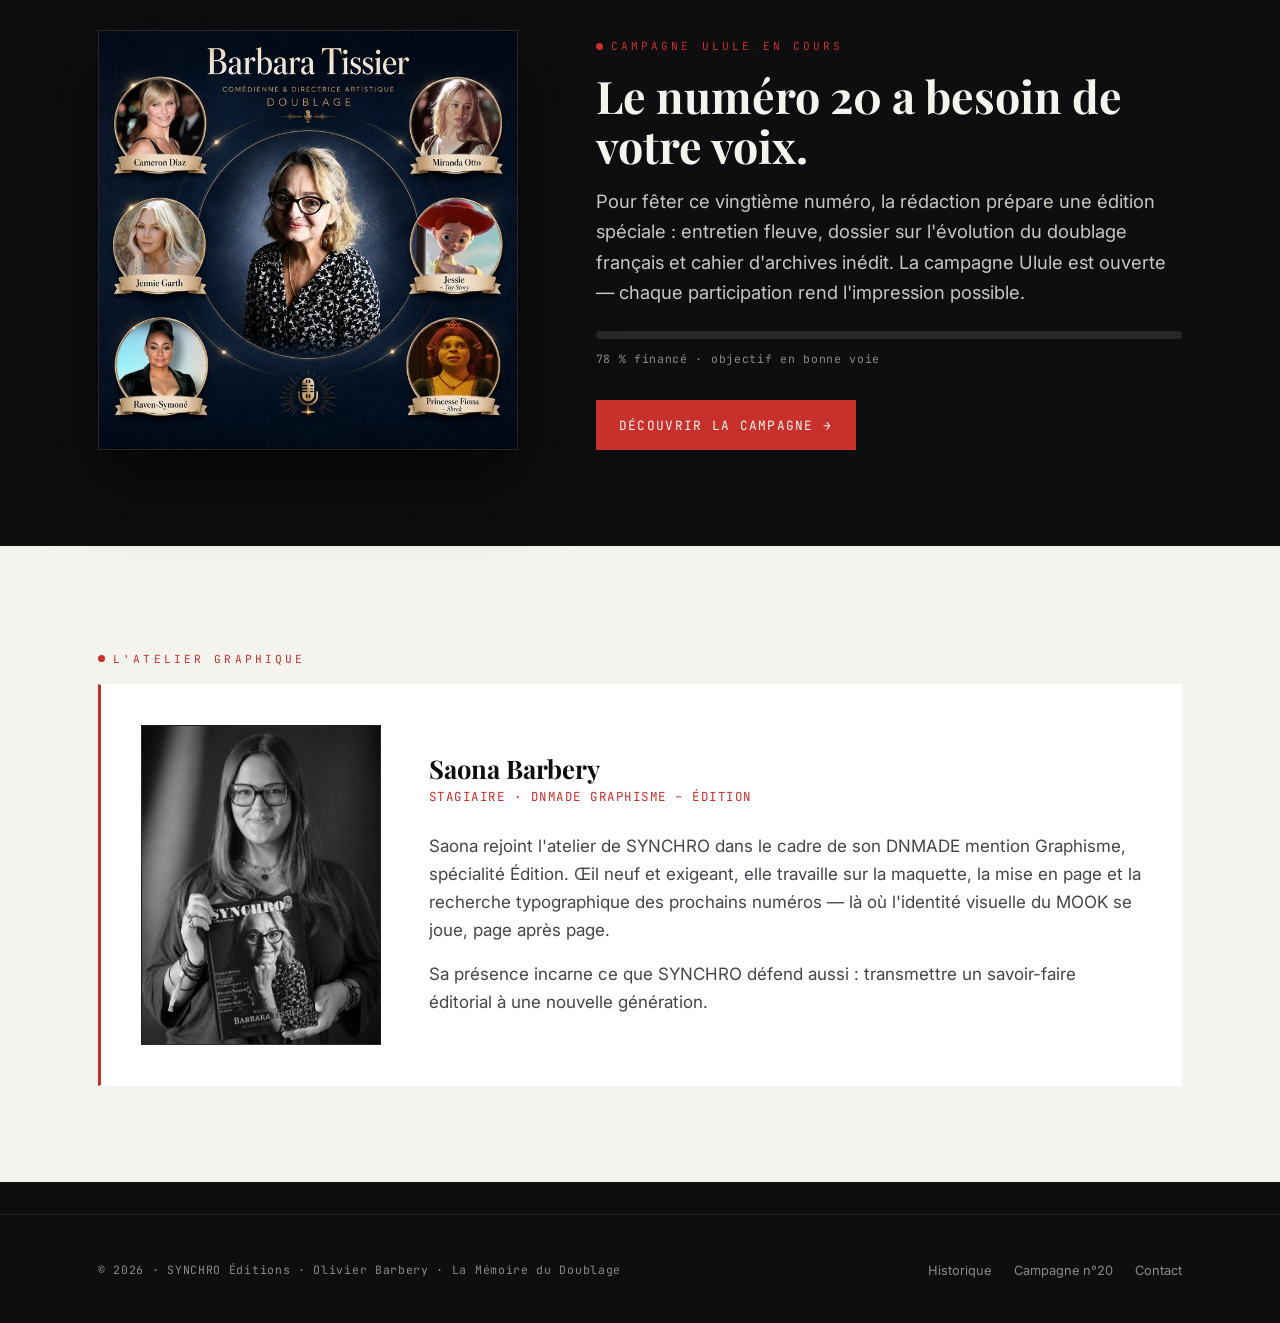
==== commit adcc900a: "Update index.html" ====
--- a/index.html
+++ b/index.html
@@ -87,6 +87,12 @@
   font-size: 1.5rem;
   letter-spacing: 0.06em;
   color: var(--papier);
+}
+.brand-logo {
+  /* nouveau logo image — hauteur calée sur l'ancien lettrage */
+  height: 30px;
+  width: auto;
+  display: block;
 }
 .brand-mark .on {
   /* point rouge = voyant micro ouvert */
@@ -763,7 +769,7 @@
     <nav class="nav" aria-label="Navigation principale">
       <a class="brand" href="index.html" aria-label="Accueil SYNCHRO">
         <span>
-          <span class="brand-mark">SYNCHR<span class="on">O</span></span>
+          <img class="brand-logo" src="[data-uri]" alt="SYNCHRO" />
           <span class="brand-sub">La Mémoire du Doublage</span>
         </span>
       </a>
@@ -788,8 +794,8 @@
       <div class="wrap hero-grid">
         <div>
           <span class="eyebrow">ON AIR — Numéro 20 en campagne</span>
-          <h1>La voix derrière<br>l'image.<br><em>Et ceux qui la portent.</em></h1>
-          <p class="lead">SYNCHRO est un MOOK — un magazine au format livre — entièrement consacré à l'art du doublage et au cinéma. Entretiens de fond, archives, métier&nbsp;: nous gardons la mémoire de celles et ceux qui prêtent leur voix à l'écran.</p>
+          <h1>Un numéro exceptionnel consacré aux <em>talents du doublage</em></h1>
+          <p class="lead">Ce N°20 met à l'honneur les grandes voix du doublage à travers plus de 220 pages d'entretiens exclusifs. En couverture, Barbara Tissier, entourée notamment d'Hélène Bizot, Philippe Valmont et Ivana Coppola. Un numéro riche en témoignages et en coulisses, consacré à la passion des voix françaises.</p>
           <div class="hero-cta">
             <a class="btn btn-primary" href="campagne.html">Soutenir le n°20 →</a>
             <a class="btn btn-ghost" href="historique.html">Voir tous les numéros</a>
@@ -812,13 +818,13 @@
     <section class="invert">
       <div class="wrap">
         <span class="eyebrow">L'esprit du MOOK</span>
-        <h2 style="max-width:18ch;margin-bottom:1.2rem">Un objet à garder, pas un magazine à feuilleter.</h2>
+        <h2 style="max-width:18ch;margin-bottom:1.2rem">Un objet à conserver. Pas un magazine que l'on oublie.</h2>
         <p class="lead">Format livre, papier épais, tirage limité. Chaque numéro de SYNCHRO prend le temps long&nbsp;: des entretiens qui durent, des coulisses rarement racontées, une attention à l'écrit et à la mise en page dignes de l'édition. Sobre, élégant, documenté — pensé pour les passionné·e·s de voix et d'images.</p>
 
         <div class="stats" style="margin-top:2.5rem">
-          <div class="stat"><div class="num" style="color:var(--noir)">20</div><div class="lbl" style="color:#6a6a70">numéros publiés</div></div>
-          <div class="stat"><div class="num" style="color:var(--noir)">8&nbsp;ans</div><div class="lbl" style="color:#6a6a70">de mémoire du métier</div></div>
-          <div class="stat"><div class="num" style="color:var(--noir)">100+</div><div class="lbl" style="color:#6a6a70">voix interviewées</div></div>
+          <div class="stat"><div class="num" style="color:var(--noir)">22</div><div class="lbl" style="color:#6a6a70">numéros publiés</div></div>
+          <div class="stat"><div class="num" style="color:var(--noir)">6&nbsp;ans</div><div class="lbl" style="color:#6a6a70">de mémoire du métier</div></div>
+          <div class="stat"><div class="num" style="color:var(--noir)">100+</div><div class="lbl" style="color:#6a6a70">comédiens interviewés</div></div>
         </div>
       </div>
     </section>
@@ -868,7 +874,7 @@
   <!-- ============ PIED DE PAGE ============ -->
   <footer class="site-footer">
     <div class="wrap footer-grid">
-      <p>© 2026 SYNCHRO · Éditions Olivier Barbery — La Mémoire du Doublage</p>
+      <p>© 2026 · SYNCHRO Éditions · Olivier Barbery · La Mémoire du Doublage</p>
       <ul class="footer-links">
         <li><a href="historique.html">Historique</a></li>
         <li><a href="campagne.html">Campagne n°20</a></li>
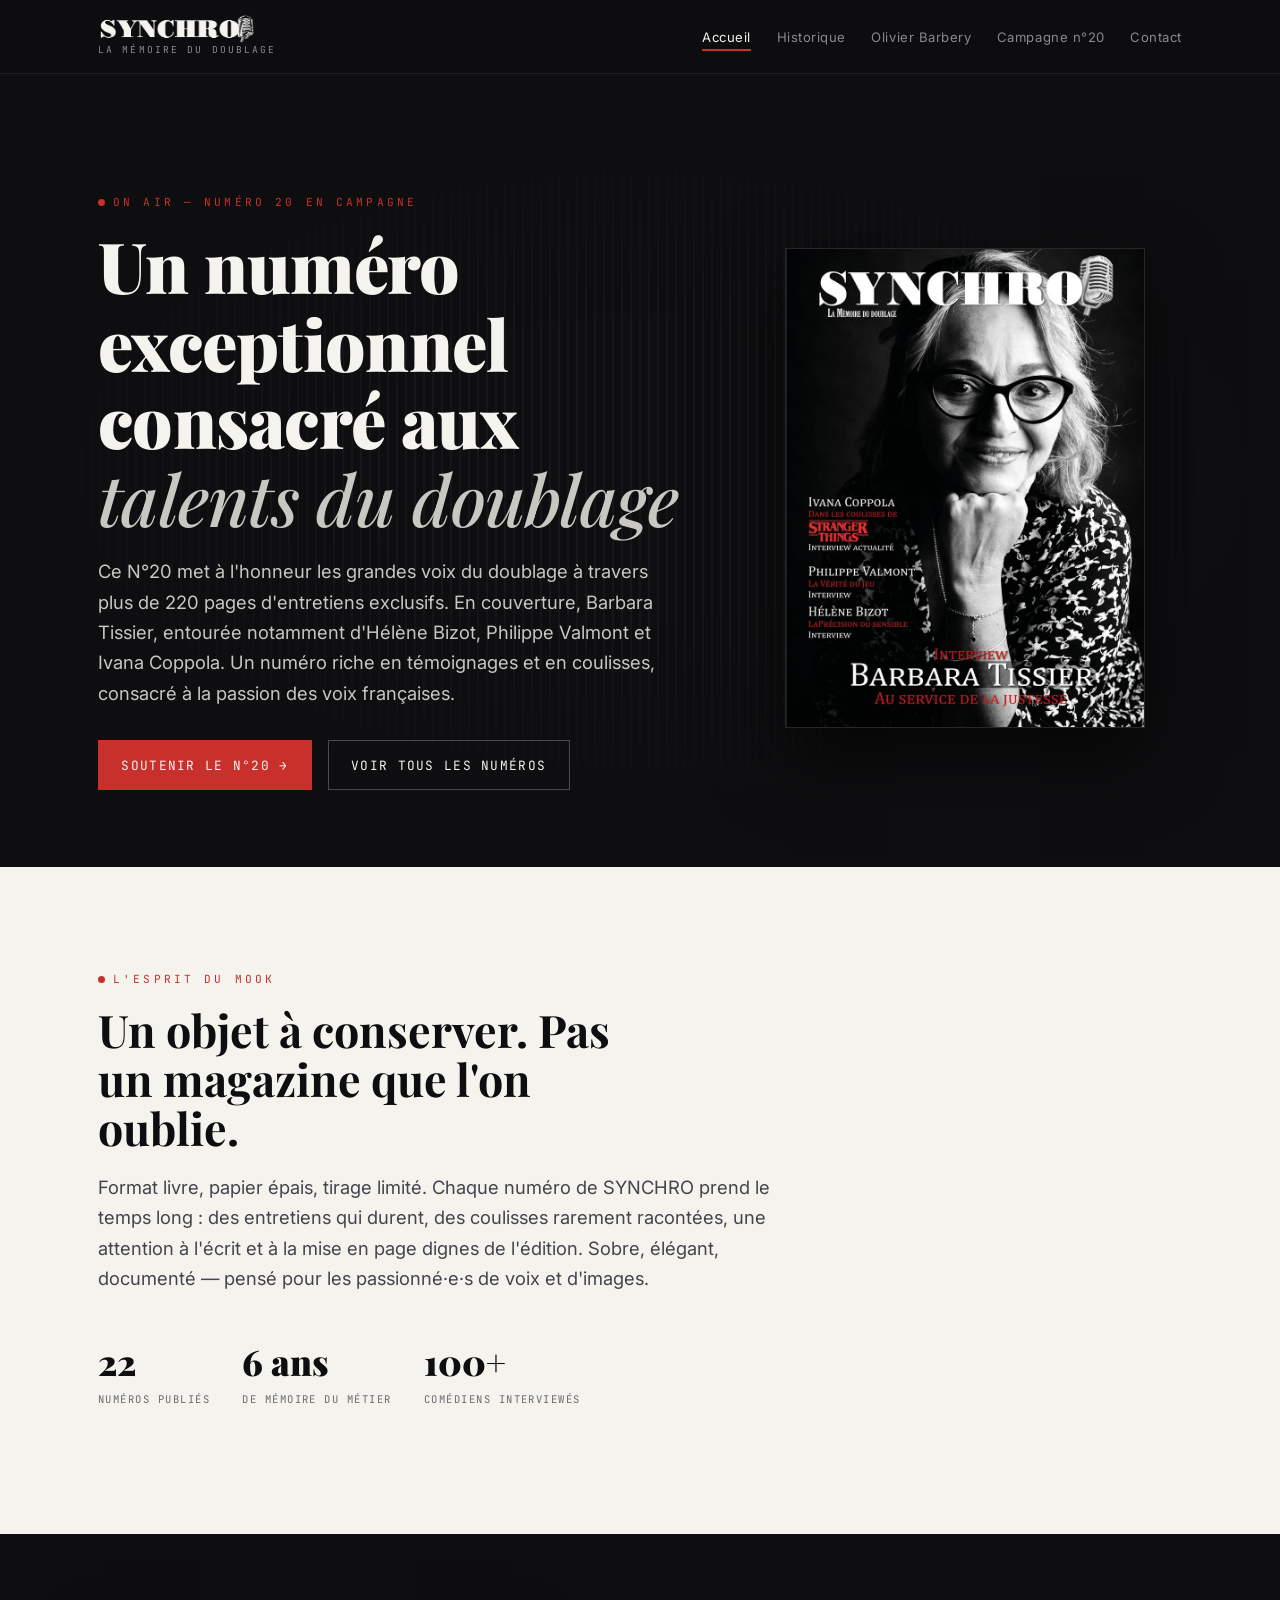
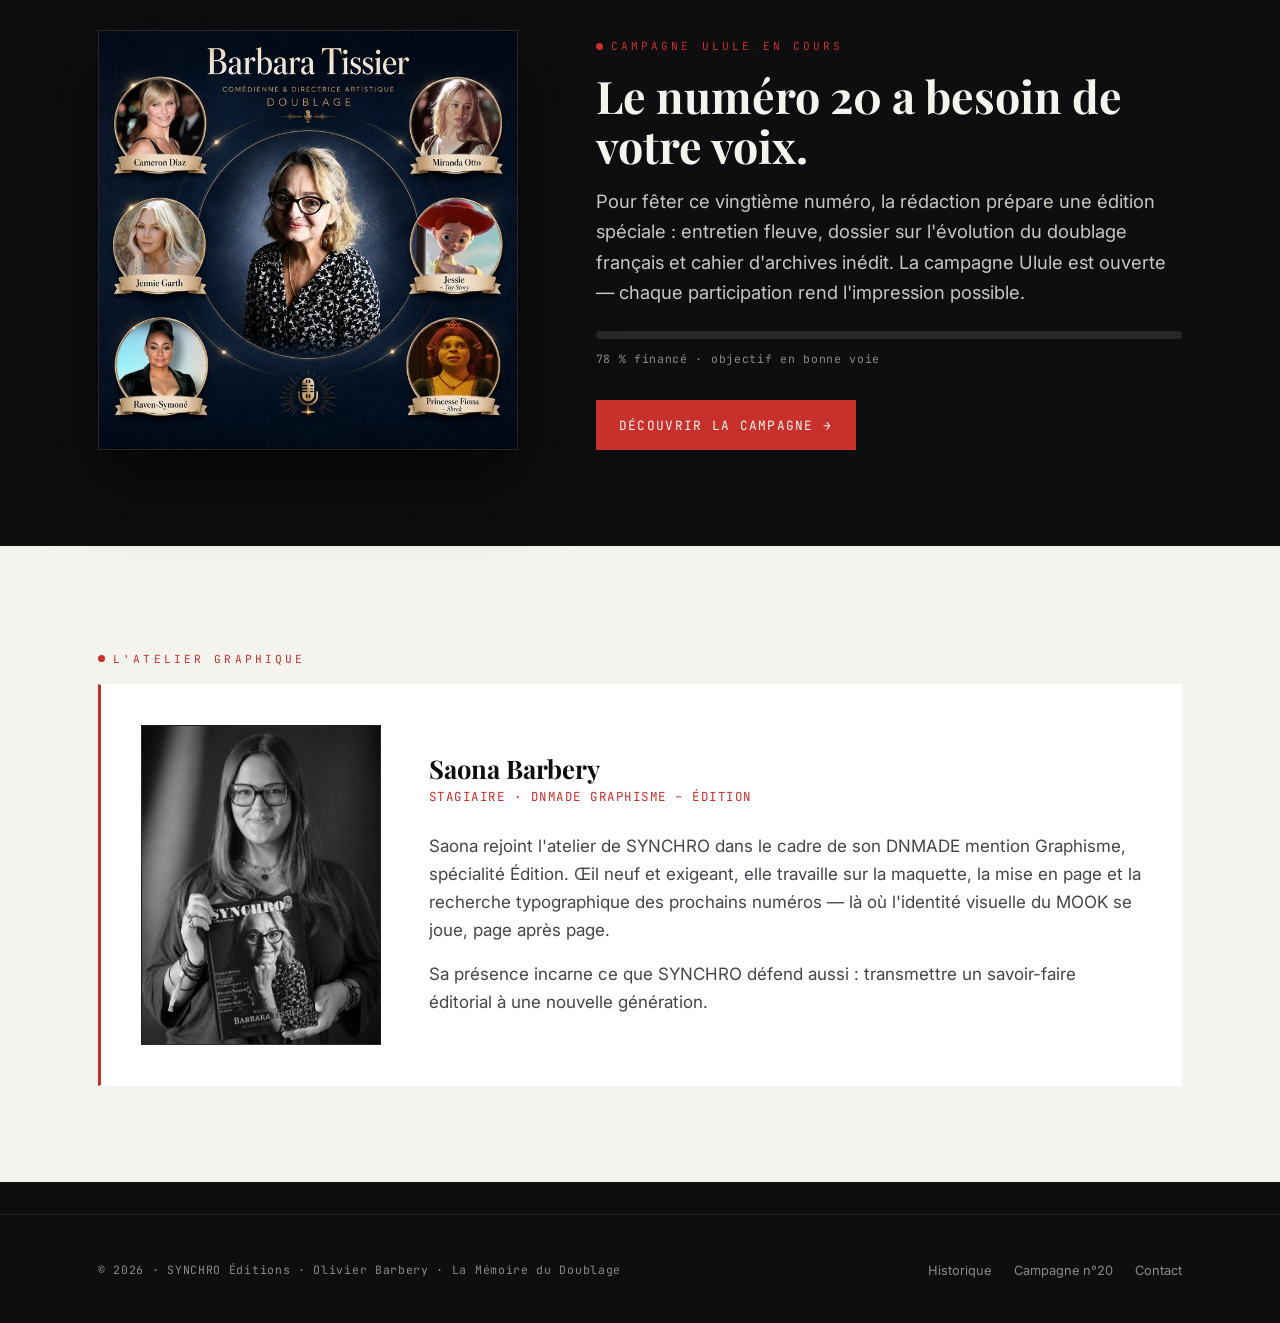
==== commit 9cf49be5: "Update index.html" ====
--- a/index.html
+++ b/index.html
@@ -769,7 +769,7 @@
     <nav class="nav" aria-label="Navigation principale">
       <a class="brand" href="index.html" aria-label="Accueil SYNCHRO">
         <span>
-          <img class="brand-logo" src="[data-uri]" alt="SYNCHRO" />
+          <img class="brand-logo" src="[data-uri]" alt="SYNCHRO" />
           <span class="brand-sub">La Mémoire du Doublage</span>
         </span>
       </a>
